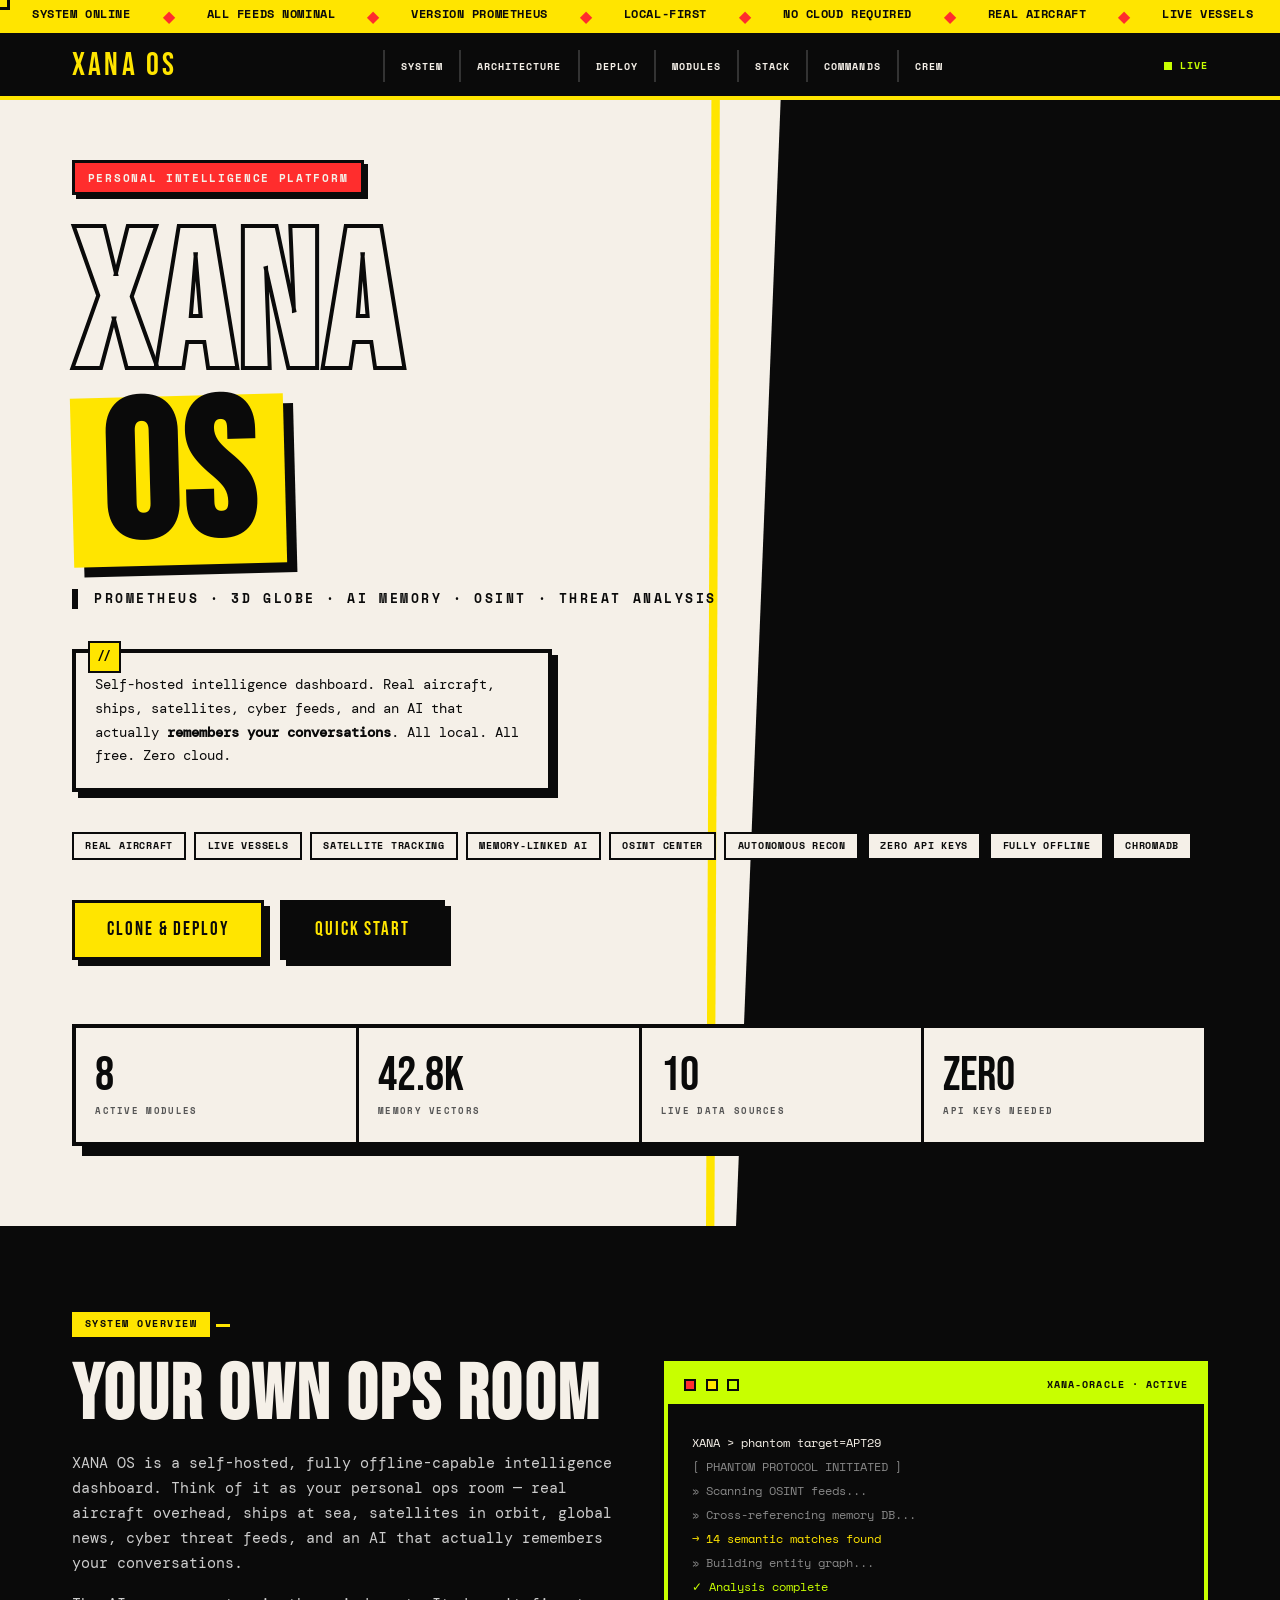
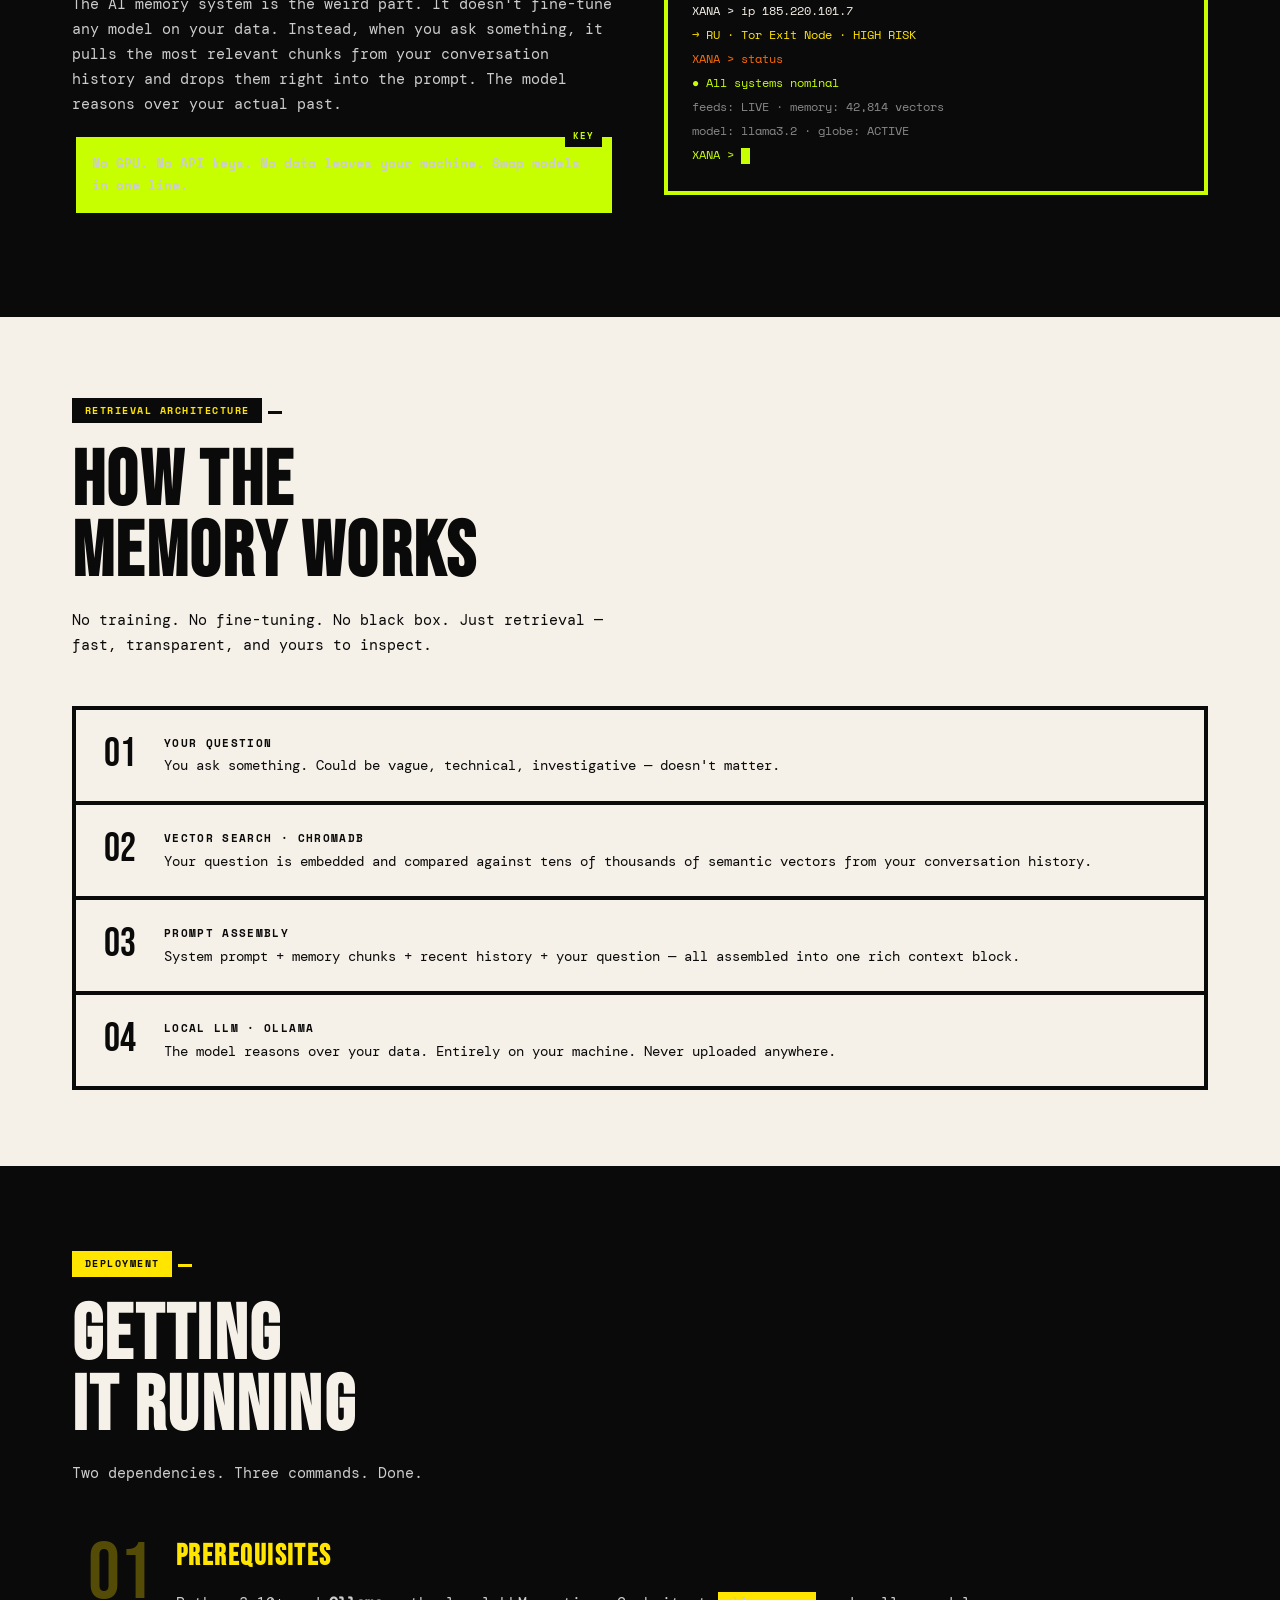
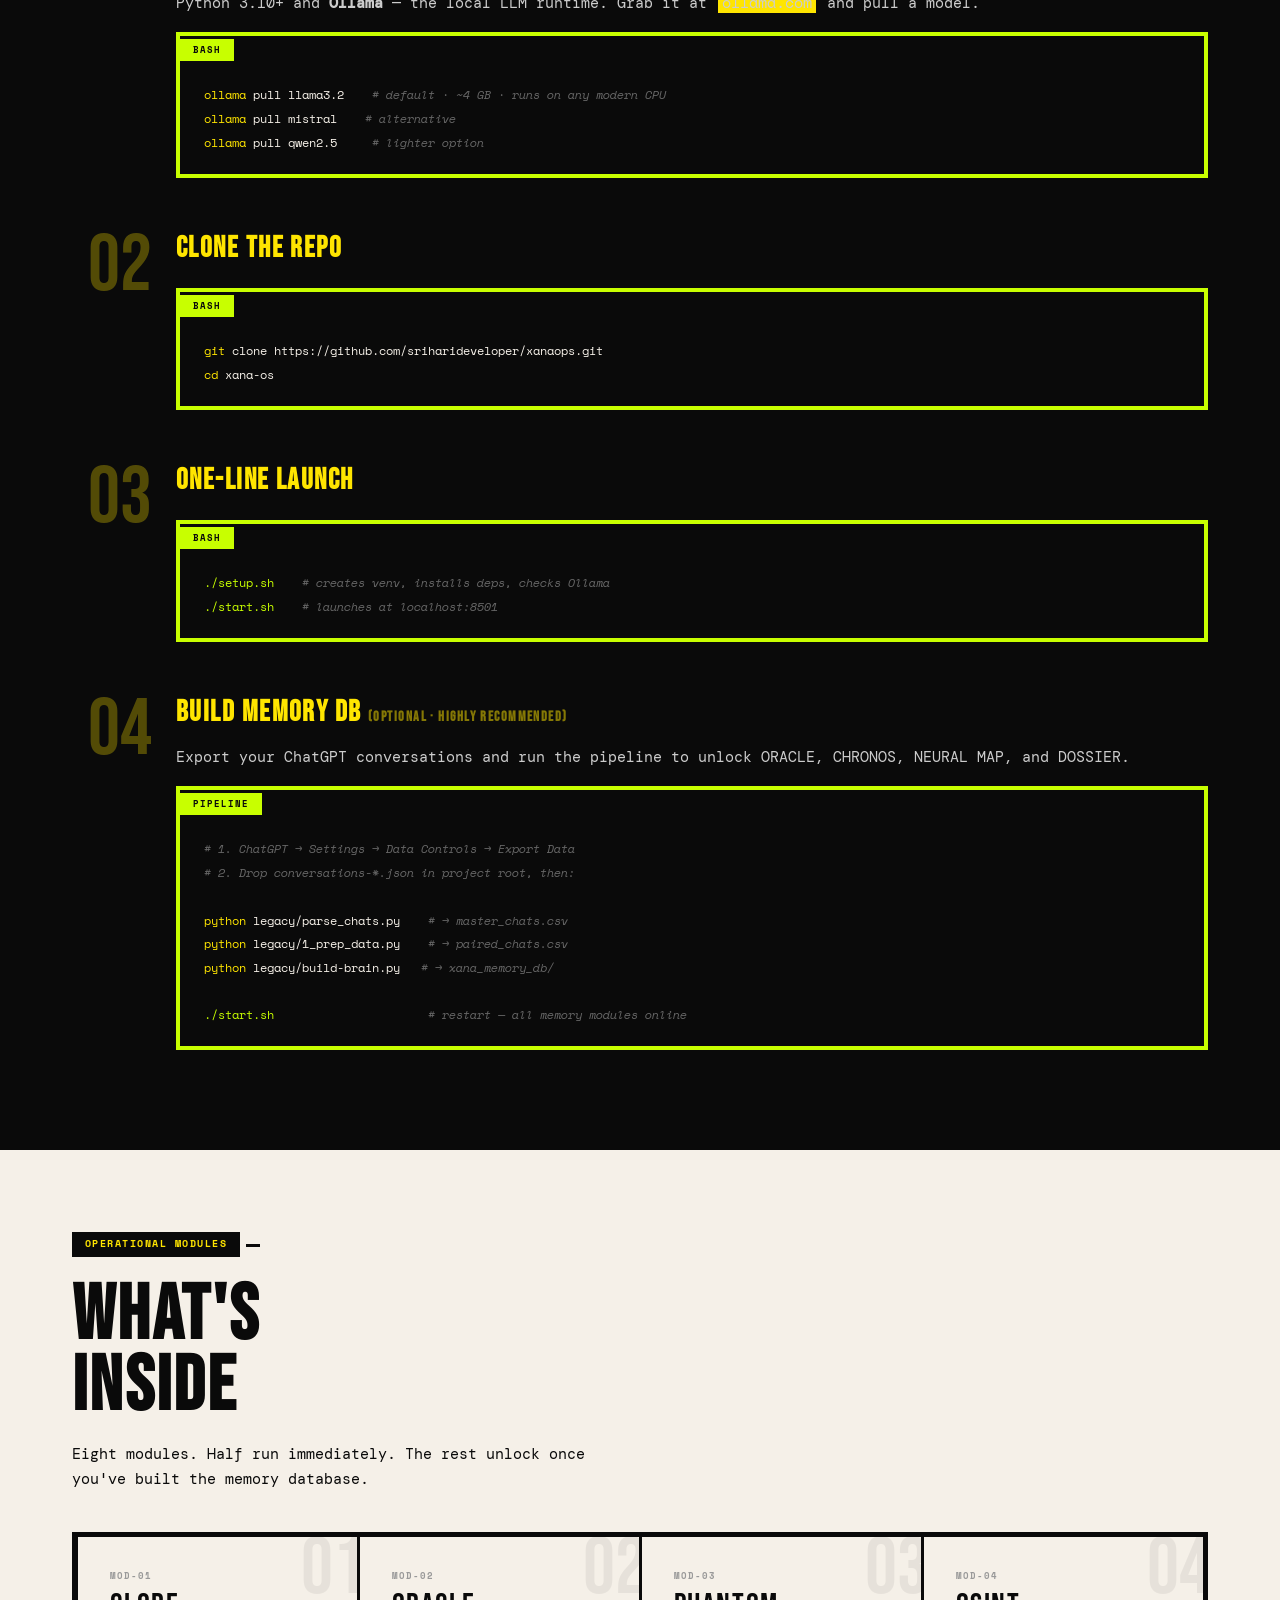
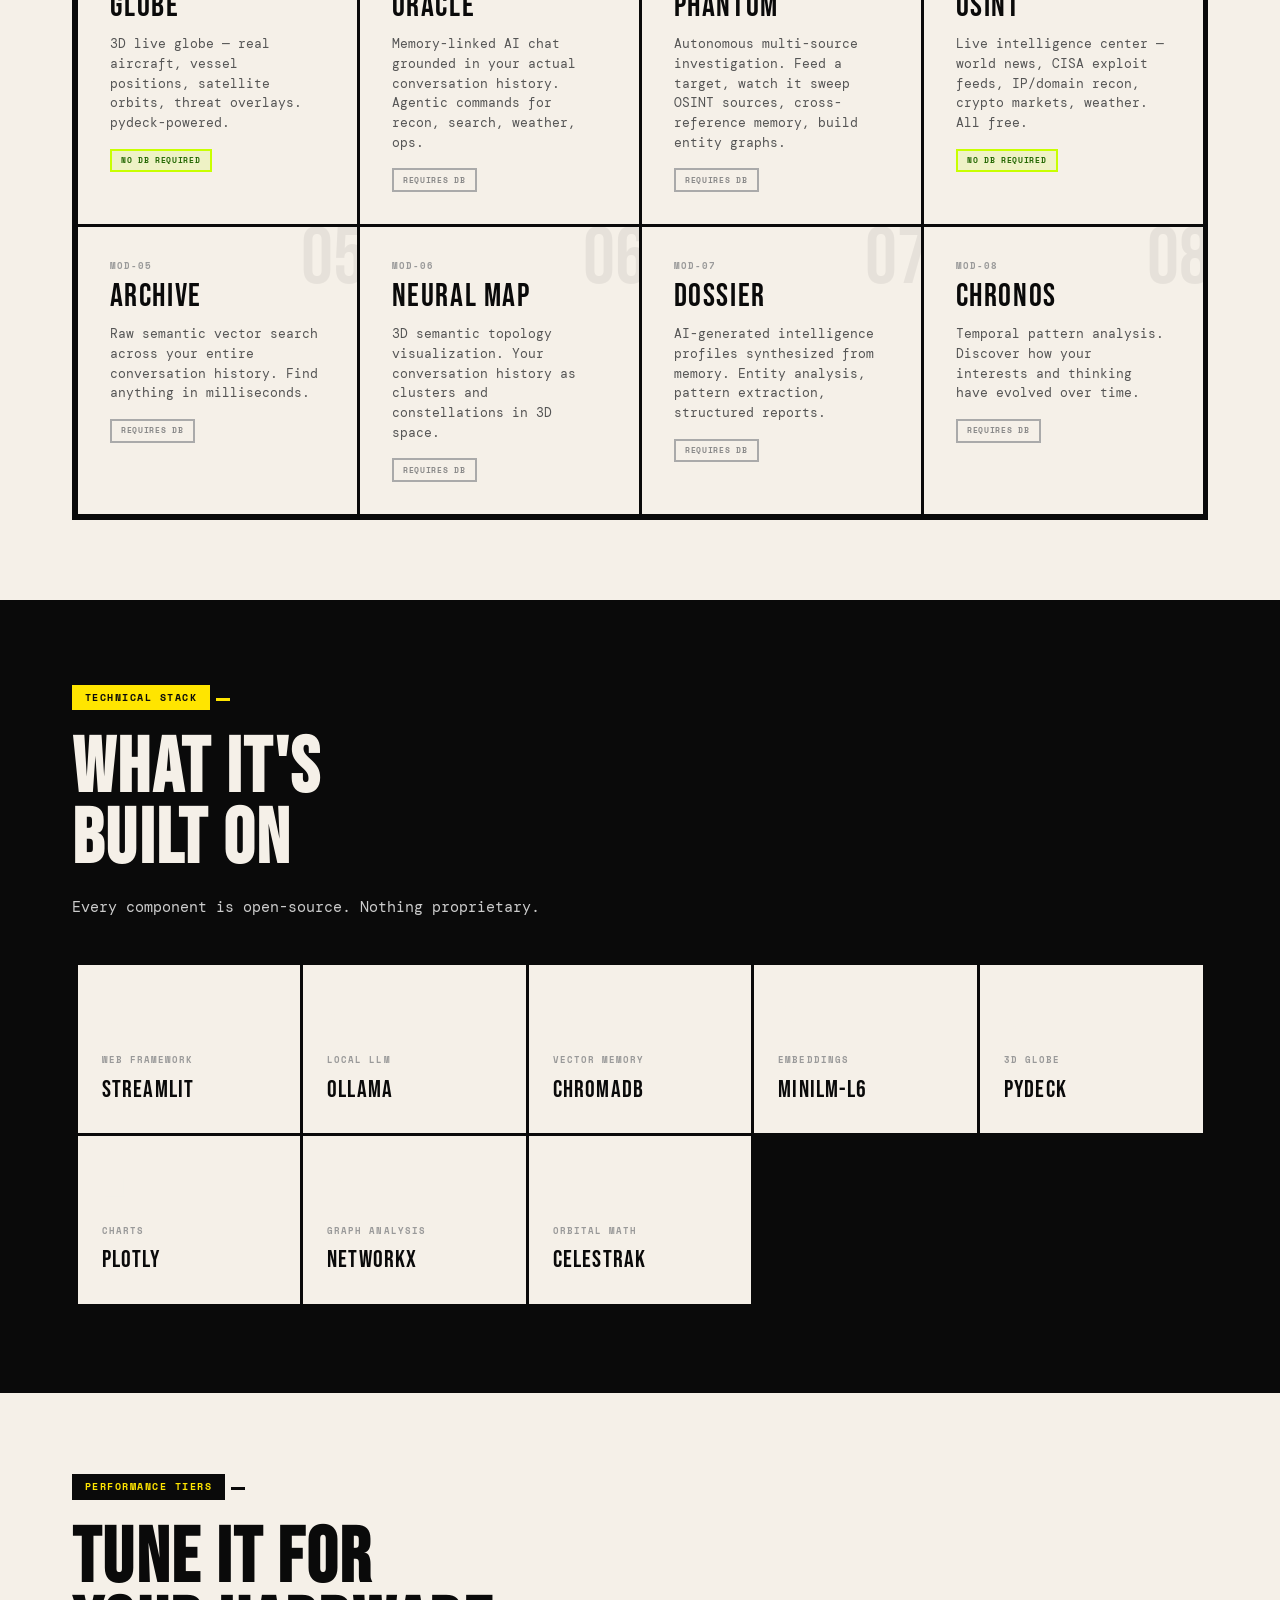
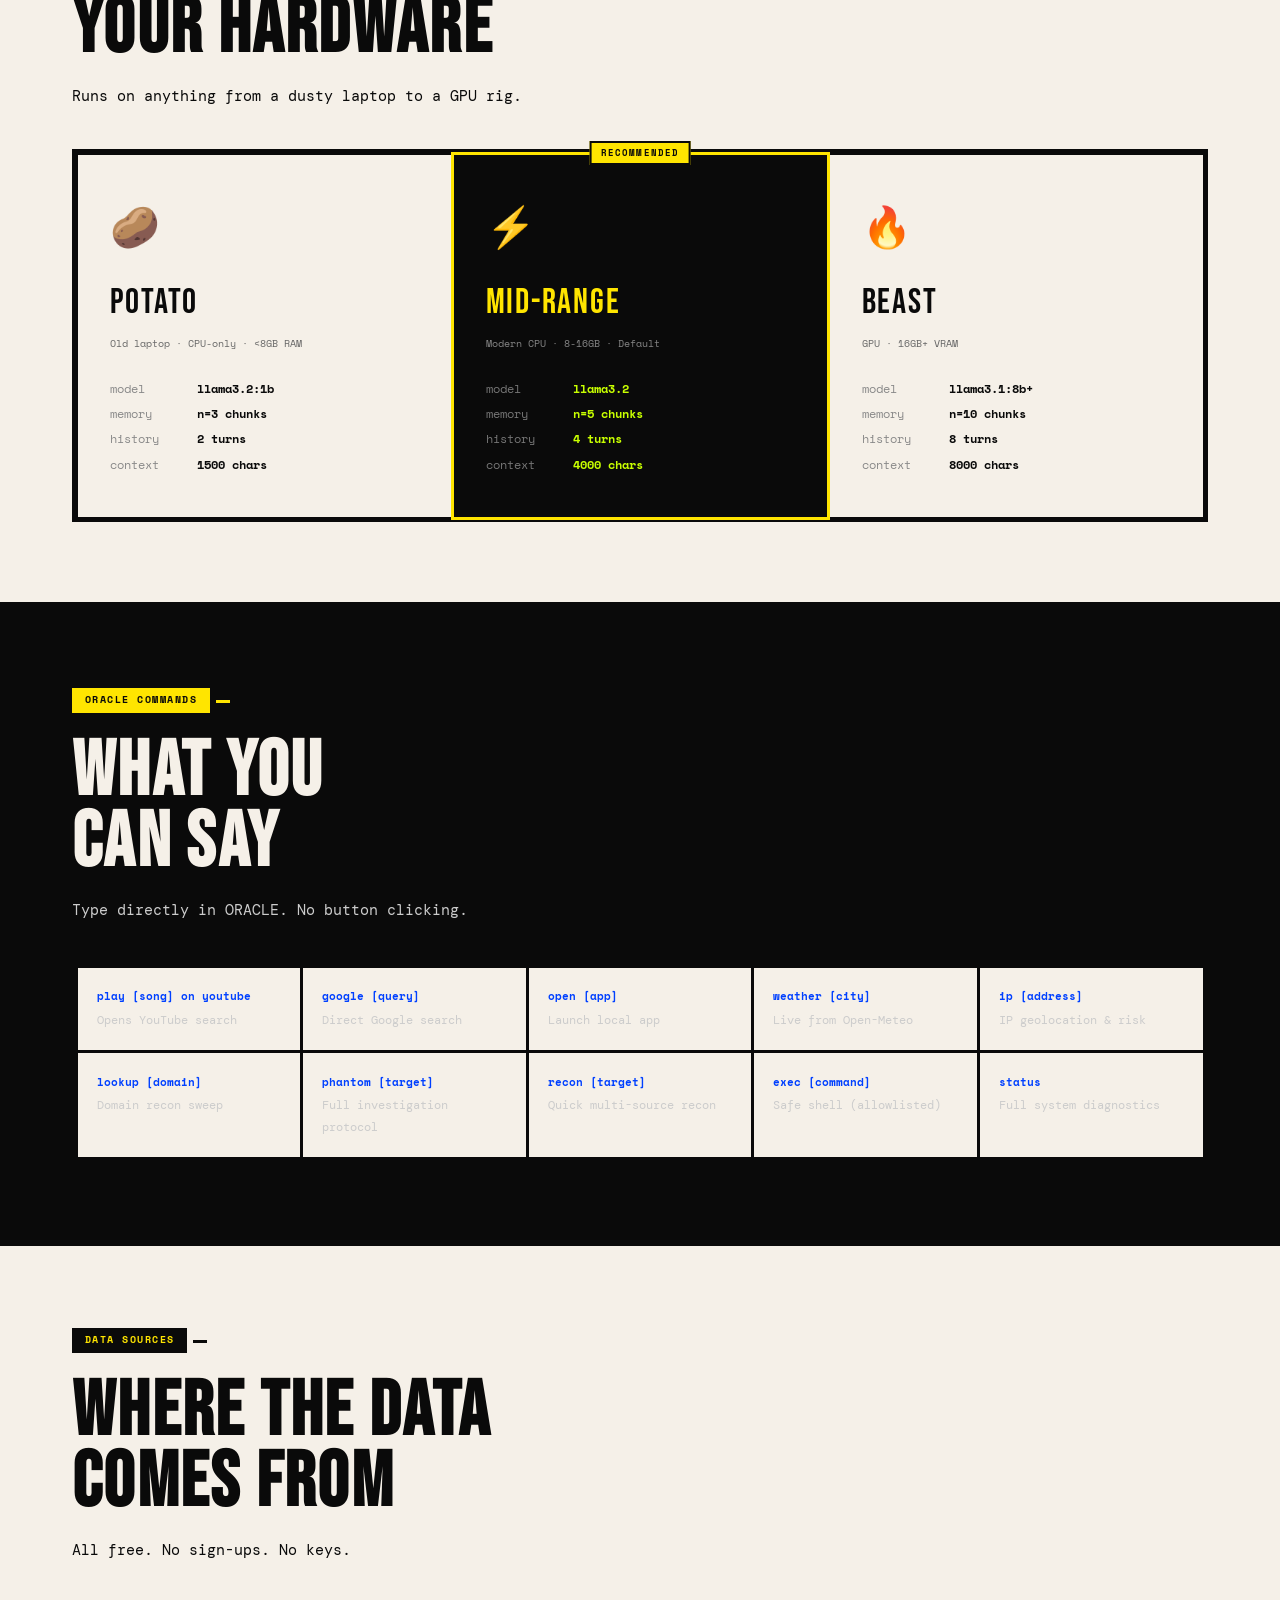
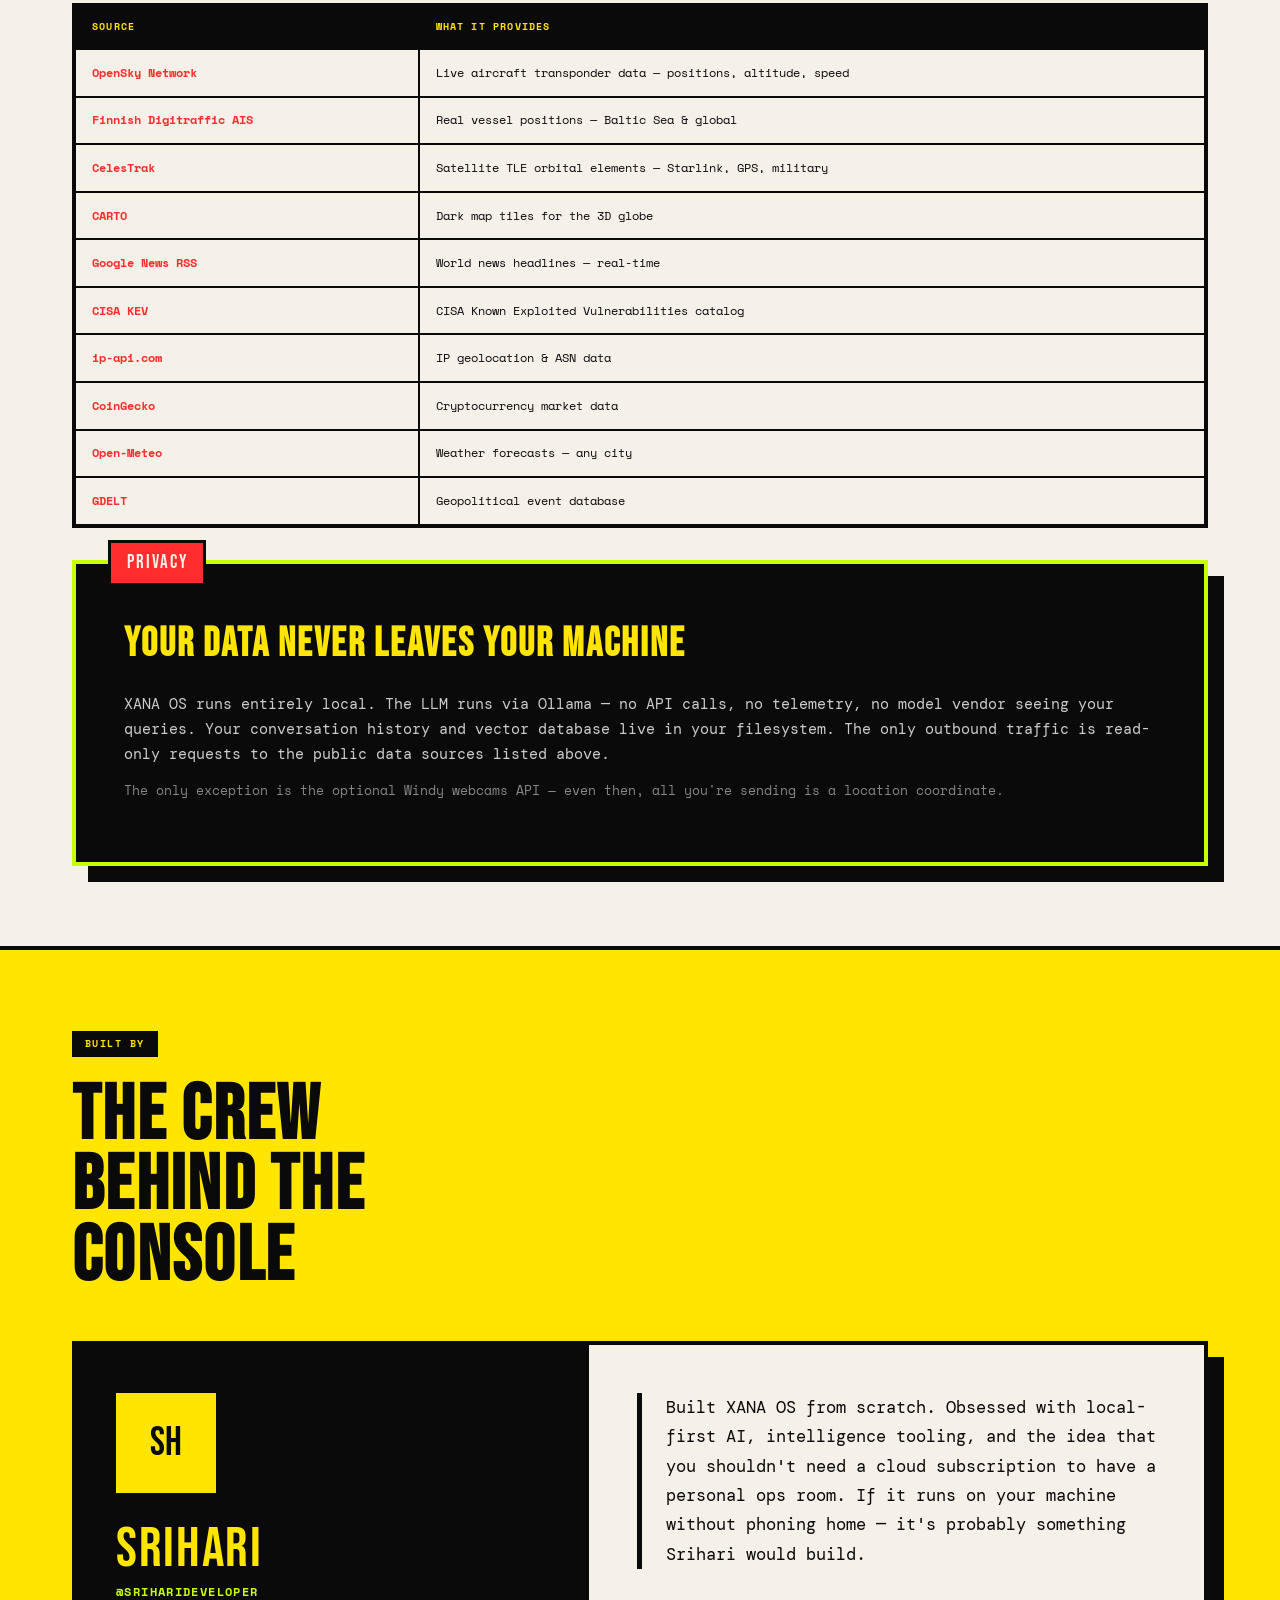
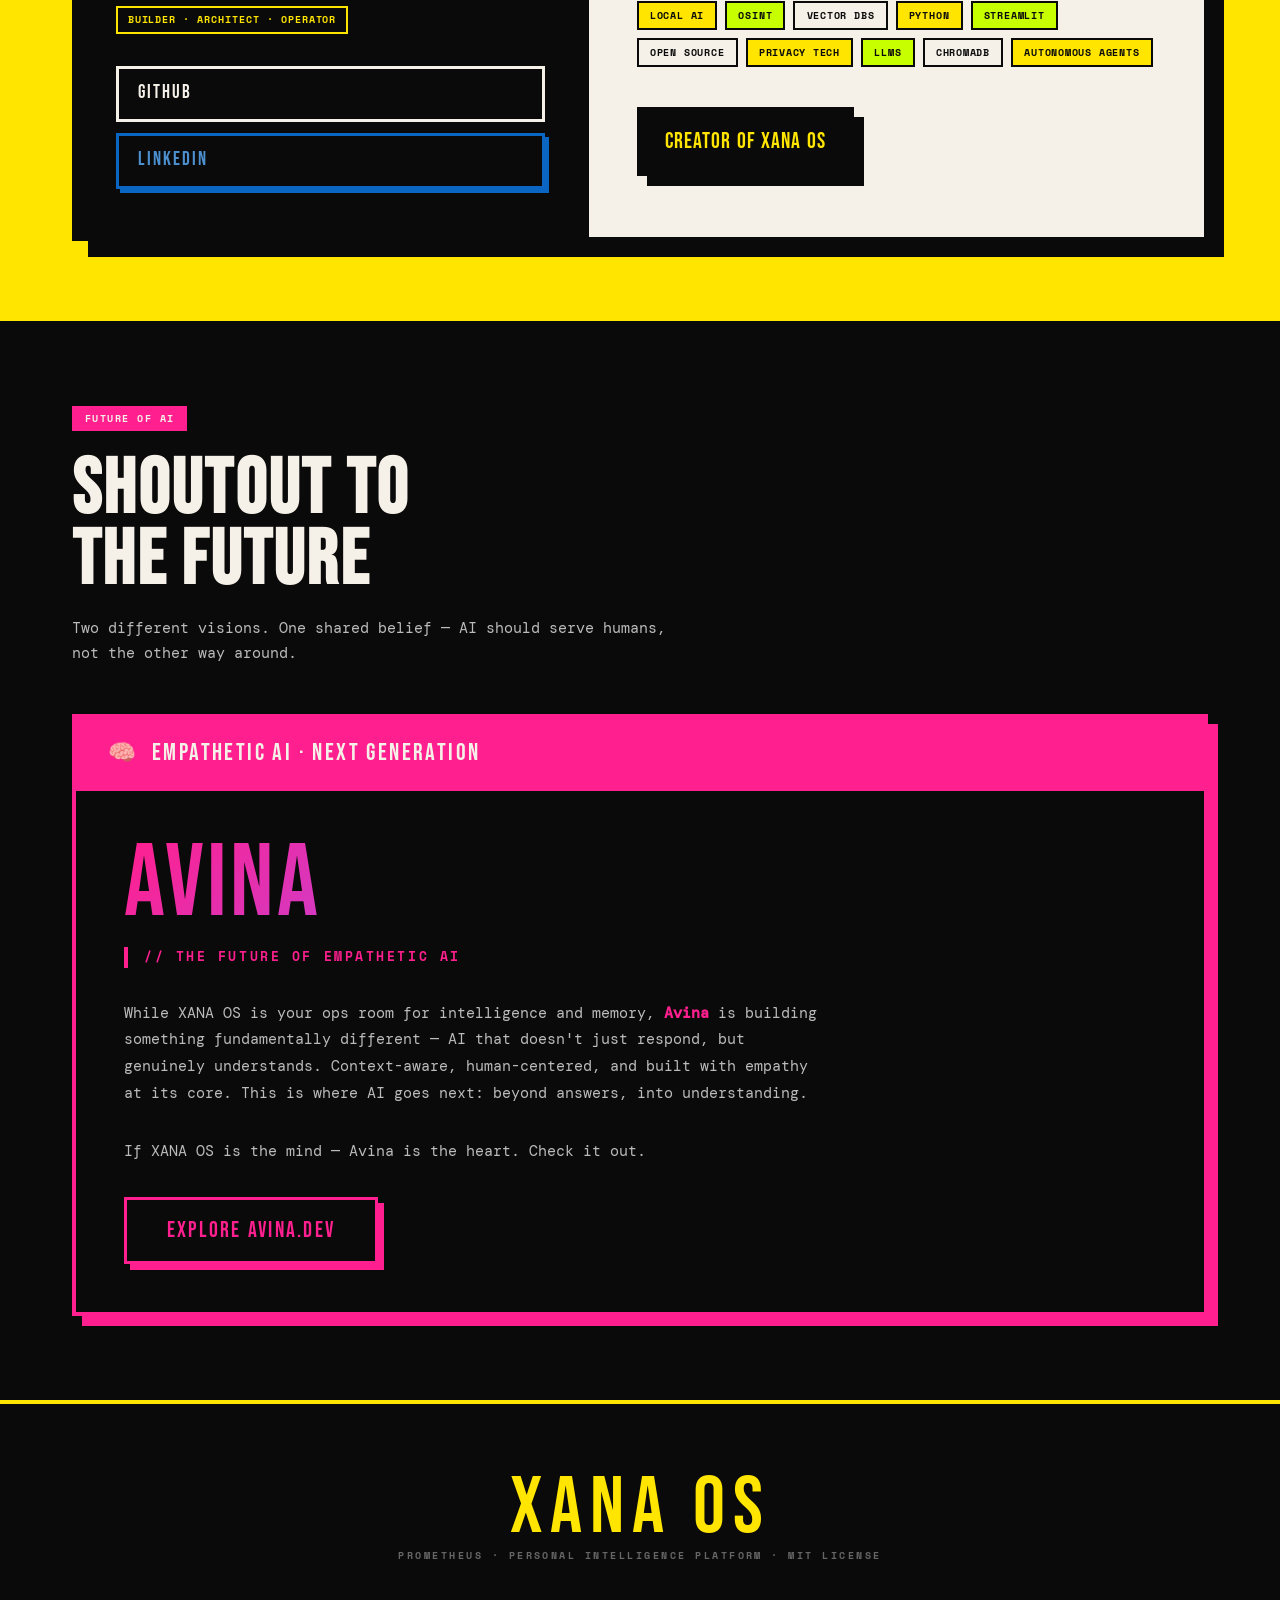
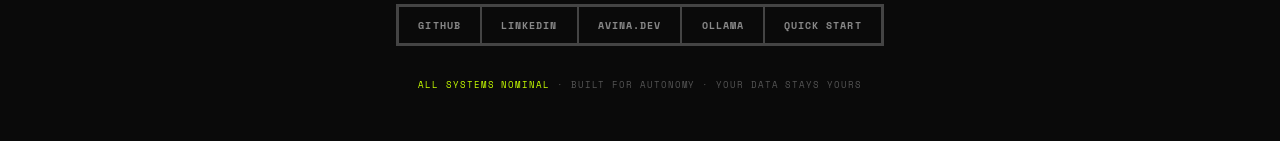
==== index.html @ b50bba0d "Split monolithic HTML into separate files with enhanced neobrutal styling - Code split: index.html, " ====
<!doctype html>
<html lang="en">
  <head>
    <meta charset="UTF-8" />
    <meta name="viewport" content="width=device-width, initial-scale=1.0" />
    <title>XANA OS — PROMETHEUS</title>
    <meta
      name="description"
      content="Self-hosted intelligence dashboard. Real aircraft, ships, satellites, cyber feeds, and an AI that remembers your conversations. All local. All free. Zero cloud."
    />
    <meta name="theme-color" content="#0a0a0a" />
    <link rel="preconnect" href="https://fonts.googleapis.com" />
    <link rel="preconnect" href="https://fonts.gstatic.com" crossorigin />
    <link
      href="https://fonts.googleapis.com/css2?family=Black+Han+Sans&family=Space+Mono:ital,wght@0,400;0,700;1,400;1,700&family=Bebas+Neue&family=DM+Mono:wght@400;500&display=swap"
      rel="stylesheet"
    />
    <link rel="stylesheet" href="styles.css" />
  </head>
  <body>
    <div id="cursor"></div>
    <div id="cursor-trail"></div>

    <!-- TICKER -->
    <div class="ticker-wrap">
      <div class="ticker-inner" id="ticker"></div>
    </div>

    <!-- NAV -->
    <nav>
      <div class="nav-inner">
        <a href="#" class="nav-brand">XANA OS</a>
        <ul class="nav-links">
          <li><a href="#what">System</a></li>
          <li><a href="#how">Architecture</a></li>
          <li><a href="#install">Deploy</a></li>
          <li><a href="#modules">Modules</a></li>
          <li><a href="#stack">Stack</a></li>
          <li><a href="#commands">Commands</a></li>
          <li><a href="#crew">Crew</a></li>
        </ul>
        <div class="nav-status"><span class="blink-dot"></span> LIVE</div>
      </div>
    </nav>

    <!-- HERO -->
    <header>
      <div class="hero-bg-block"></div>
      <div class="hero-accent-stripe"></div>
      <div class="wrap">
        <span class="hero-eyebrow">Personal Intelligence Platform</span>
        <div class="hero-title-wrap">
          <h1>
            <span class="stroke">XANA</span>
            <span class="fill"><span class="yellow-block">OS</span></span>
          </h1>
        </div>
        <div class="hero-sub">
          Prometheus &middot; 3D Globe &middot; AI Memory &middot; OSINT
          &middot; Threat Analysis
        </div>
        <div class="hero-desc reveal">
          Self-hosted intelligence dashboard. Real aircraft, ships, satellites,
          cyber feeds, and an AI that actually
          <strong>remembers your conversations</strong>. All local. All free.
          Zero cloud.
        </div>

        <div class="pill-row reveal">
          <span class="pill">Real Aircraft</span>
          <span class="pill">Live Vessels</span>
          <span class="pill">Satellite Tracking</span>
          <span class="pill">Memory-Linked AI</span>
          <span class="pill">OSINT Center</span>
          <span class="pill">Autonomous Recon</span>
          <span class="pill">Zero API Keys</span>
          <span class="pill">Fully Offline</span>
          <span class="pill">ChromaDB</span>
        </div>

        <div class="btn-row reveal">
          <a
            href="https://github.com/sriharideveloper/xanaops"
            class="btn btn-primary"
            >Clone &amp; Deploy</a
          >
          <a href="#install" class="btn btn-secondary">Quick Start</a>
        </div>

        <div class="stats-row reveal">
          <div class="stat-box">
            <span class="stat-num" data-target="8">0</span>
            <div class="stat-label">Active Modules</div>
          </div>
          <div class="stat-box">
            <span class="stat-num" data-target="42814" data-format="k">0</span>
            <div class="stat-label">Memory Vectors</div>
          </div>
          <div class="stat-box">
            <span class="stat-num" data-target="10">0</span>
            <div class="stat-label">Live Data Sources</div>
          </div>
          <div class="stat-box">
            <span class="stat-num">ZERO</span>
            <div class="stat-label">API Keys Needed</div>
          </div>
        </div>
      </div>
    </header>

    <!-- WHAT -->
    <section id="what">
      <div class="wrap">
        <div class="section-tag reveal">System Overview</div>
        <div class="two-col">
          <div class="reveal-left">
            <h2>YOUR OWN OPS ROOM</h2>
            <p>
              XANA OS is a self-hosted, fully offline-capable intelligence
              dashboard. Think of it as your personal ops room — real aircraft
              overhead, ships at sea, satellites in orbit, global news, cyber
              threat feeds, and an AI that actually remembers your
              conversations.
            </p>
            <p>
              The AI memory system is the weird part. It doesn't fine-tune any
              model on your data. Instead, when you ask something, it pulls the
              most relevant chunks from your conversation history and drops them
              right into the prompt. The model reasons over your actual past.
            </p>
            <p class="highlight-box">
              No GPU. No API keys. No data leaves your machine. Swap models in
              one line.
            </p>
          </div>
          <div class="reveal">
            <div class="terminal-box">
              <div class="terminal-top">
                <div class="t-dot r"></div>
                <div class="t-dot y"></div>
                <div class="t-dot g"></div>
                <div class="t-title">XANA-ORACLE &middot; ACTIVE</div>
              </div>
              <div class="terminal-inner" id="terminal-body"></div>
            </div>
          </div>
        </div>
      </div>
    </section>

    <!-- HOW IT WORKS -->
    <section id="how">
      <div class="wrap">
        <div class="section-tag reveal">Retrieval Architecture</div>
        <h2 class="reveal">HOW THE<br />MEMORY WORKS</h2>
        <p class="reveal" style="max-width: 560px; margin-bottom: 3rem">
          No training. No fine-tuning. No black box. Just retrieval — fast,
          transparent, and yours to inspect.
        </p>
        <div class="flow-list reveal">
          <div class="flow-item">
            <div class="flow-num">01</div>
            <div>
              <div class="flow-name">Your Question</div>
              <p class="flow-desc">
                You ask something. Could be vague, technical, investigative —
                doesn't matter.
              </p>
            </div>
          </div>
          <div class="flow-item">
            <div class="flow-num">02</div>
            <div>
              <div class="flow-name">Vector Search &middot; ChromaDB</div>
              <p class="flow-desc">
                Your question is embedded and compared against tens of thousands
                of semantic vectors from your conversation history.
              </p>
            </div>
          </div>
          <div class="flow-item">
            <div class="flow-num">03</div>
            <div>
              <div class="flow-name">Prompt Assembly</div>
              <p class="flow-desc">
                System prompt + memory chunks + recent history + your question —
                all assembled into one rich context block.
              </p>
            </div>
          </div>
          <div class="flow-item">
            <div class="flow-num">04</div>
            <div>
              <div class="flow-name">Local LLM &middot; Ollama</div>
              <p class="flow-desc">
                The model reasons over your data. Entirely on your machine.
                Never uploaded anywhere.
              </p>
            </div>
          </div>
        </div>
      </div>
    </section>

    <!-- INSTALL -->
    <section id="install">
      <div class="wrap">
        <div class="section-tag reveal">Deployment</div>
        <h2 class="reveal">GETTING<br />IT RUNNING</h2>
        <p class="reveal" style="margin-bottom: 3rem">
          Two dependencies. Three commands. Done.
        </p>
        <div class="install-steps">
          <div class="install-step reveal">
            <div class="step-num-big">01</div>
            <div>
              <h3>Prerequisites</h3>
              <p>
                Python 3.10+ and <strong>Ollama</strong> — the local LLM
                runtime. Grab it at
                <code
                  style="
                    font-family: var(--font-mono);
                    background: var(--yellow);
                    padding: 0 4px;
                    border: 2px solid var(--black);
                  "
                  >ollama.com</code
                >
                and pull a model.
              </p>
              <div class="code-box">
                <div class="code-label-tag">BASH</div>
                <pre><span class="kw">ollama</span> pull llama3.2    <span class="cm"># default · ~4 GB · runs on any modern CPU</span>
<span class="kw">ollama</span> pull mistral    <span class="cm"># alternative</span>
<span class="kw">ollama</span> pull qwen2.5     <span class="cm"># lighter option</span></pre>
              </div>
            </div>
          </div>

          <div class="install-step reveal">
            <div class="step-num-big">02</div>
            <div>
              <h3>Clone the Repo</h3>
              <div class="code-box">
                <div class="code-label-tag">BASH</div>
                <pre><span class="kw">git</span> clone https://github.com/sriharideveloper/xanaops.git
<span class="kw">cd</span> xana-os</pre>
              </div>
            </div>
          </div>

          <div class="install-step reveal">
            <div class="step-num-big">03</div>
            <div>
              <h3>One-Line Launch</h3>
              <div class="code-box">
                <div class="code-label-tag">BASH</div>
                <pre><span class="nm">./setup.sh</span>    <span class="cm"># creates venv, installs deps, checks Ollama</span>
<span class="nm">./start.sh</span>    <span class="cm"># launches at localhost:8501</span></pre>
              </div>
            </div>
          </div>

          <div class="install-step reveal">
            <div class="step-num-big">04</div>
            <div>
              <h3>
                Build Memory DB
                <span style="font-size: 0.9rem; opacity: 0.5"
                  >(Optional · Highly Recommended)</span
                >
              </h3>
              <p>
                Export your ChatGPT conversations and run the pipeline to unlock
                ORACLE, CHRONOS, NEURAL MAP, and DOSSIER.
              </p>
              <div class="code-box">
                <div class="code-label-tag">PIPELINE</div>
                <pre><span class="cm"># 1. ChatGPT → Settings → Data Controls → Export Data</span>
<span class="cm"># 2. Drop conversations-*.json in project root, then:</span>

<span class="kw">python</span> legacy/parse_chats.py    <span class="cm"># → master_chats.csv</span>
<span class="kw">python</span> legacy/1_prep_data.py    <span class="cm"># → paired_chats.csv</span>
<span class="kw">python</span> legacy/build-brain.py   <span class="cm"># → xana_memory_db/</span>

<span class="nm">./start.sh</span>                      <span class="cm"># restart — all memory modules online</span></pre>
              </div>
            </div>
          </div>
        </div>
      </div>
    </section>

    <!-- MODULES -->
    <section id="modules">
      <div class="wrap">
        <div class="section-tag reveal">Operational Modules</div>
        <h2 class="reveal">WHAT'S<br />INSIDE</h2>
        <p class="reveal" style="margin-bottom: 2.5rem; max-width: 560px">
          Eight modules. Half run immediately. The rest unlock once you've built
          the memory database.
        </p>
        <div class="modules-grid reveal">
          <div class="module-card">
            <div class="mod-num">01</div>
            <div class="module-label">MOD-01</div>
            <div class="module-name">GLOBE</div>
            <p class="module-desc">
              3D live globe — real aircraft, vessel positions, satellite orbits,
              threat overlays. pydeck-powered.
            </p>
            <span class="mod-badge badge-free">No DB Required</span>
          </div>
          <div class="module-card">
            <div class="mod-num">02</div>
            <div class="module-label">MOD-02</div>
            <div class="module-name">ORACLE</div>
            <p class="module-desc">
              Memory-linked AI chat grounded in your actual conversation
              history. Agentic commands for recon, search, weather, ops.
            </p>
            <span class="mod-badge badge-db">Requires DB</span>
          </div>
          <div class="module-card">
            <div class="mod-num">03</div>
            <div class="module-label">MOD-03</div>
            <div class="module-name">PHANTOM</div>
            <p class="module-desc">
              Autonomous multi-source investigation. Feed a target, watch it
              sweep OSINT sources, cross-reference memory, build entity graphs.
            </p>
            <span class="mod-badge badge-db">Requires DB</span>
          </div>
          <div class="module-card">
            <div class="mod-num">04</div>
            <div class="module-label">MOD-04</div>
            <div class="module-name">OSINT</div>
            <p class="module-desc">
              Live intelligence center — world news, CISA exploit feeds,
              IP/domain recon, crypto markets, weather. All free.
            </p>
            <span class="mod-badge badge-free">No DB Required</span>
          </div>
          <div class="module-card">
            <div class="mod-num">05</div>
            <div class="module-label">MOD-05</div>
            <div class="module-name">ARCHIVE</div>
            <p class="module-desc">
              Raw semantic vector search across your entire conversation
              history. Find anything in milliseconds.
            </p>
            <span class="mod-badge badge-db">Requires DB</span>
          </div>
          <div class="module-card">
            <div class="mod-num">06</div>
            <div class="module-label">MOD-06</div>
            <div class="module-name">NEURAL MAP</div>
            <p class="module-desc">
              3D semantic topology visualization. Your conversation history as
              clusters and constellations in 3D space.
            </p>
            <span class="mod-badge badge-db">Requires DB</span>
          </div>
          <div class="module-card">
            <div class="mod-num">07</div>
            <div class="module-label">MOD-07</div>
            <div class="module-name">DOSSIER</div>
            <p class="module-desc">
              AI-generated intelligence profiles synthesized from memory. Entity
              analysis, pattern extraction, structured reports.
            </p>
            <span class="mod-badge badge-db">Requires DB</span>
          </div>
          <div class="module-card">
            <div class="mod-num">08</div>
            <div class="module-label">MOD-08</div>
            <div class="module-name">CHRONOS</div>
            <p class="module-desc">
              Temporal pattern analysis. Discover how your interests and
              thinking have evolved over time.
            </p>
            <span class="mod-badge badge-db">Requires DB</span>
          </div>
        </div>
      </div>
    </section>

    <!-- STACK -->
    <section id="stack">
      <div class="wrap">
        <div class="section-tag reveal">Technical Stack</div>
        <h2 class="reveal">WHAT IT'S<br />BUILT ON</h2>
        <p class="reveal" style="margin-bottom: 2.5rem">
          Every component is open-source. Nothing proprietary.
        </p>
        <div class="stack-grid reveal">
          <div class="stack-card">
            <span class="stack-icon-big">⬡</span>
            <div class="stack-cat">Web Framework</div>
            <div class="stack-name">Streamlit</div>
          </div>
          <div class="stack-card">
            <span class="stack-icon-big">◈</span>
            <div class="stack-cat">Local LLM</div>
            <div class="stack-name">Ollama</div>
          </div>
          <div class="stack-card">
            <span class="stack-icon-big">⊛</span>
            <div class="stack-cat">Vector Memory</div>
            <div class="stack-name">ChromaDB</div>
          </div>
          <div class="stack-card">
            <span class="stack-icon-big">≋</span>
            <div class="stack-cat">Embeddings</div>
            <div class="stack-name">MiniLM-L6</div>
          </div>
          <div class="stack-card">
            <span class="stack-icon-big">◉</span>
            <div class="stack-cat">3D Globe</div>
            <div class="stack-name">pydeck</div>
          </div>
          <div class="stack-card">
            <span class="stack-icon-big">⊞</span>
            <div class="stack-cat">Charts</div>
            <div class="stack-name">Plotly</div>
          </div>
          <div class="stack-card">
            <span class="stack-icon-big">△</span>
            <div class="stack-cat">Graph Analysis</div>
            <div class="stack-name">NetworkX</div>
          </div>
          <div class="stack-card">
            <span class="stack-icon-big">⊕</span>
            <div class="stack-cat">Orbital Math</div>
            <div class="stack-name">CelesTrak</div>
          </div>
        </div>
      </div>
    </section>

    <!-- TIERS -->
    <section>
      <div class="wrap">
        <div class="section-tag reveal">Performance Tiers</div>
        <h2 class="reveal">TUNE IT FOR<br />YOUR HARDWARE</h2>
        <p class="reveal" style="margin-bottom: 2.5rem; max-width: 560px">
          Runs on anything from a dusty laptop to a GPU rig.
        </p>
        <div class="tiers-grid reveal">
          <div class="tier-card">
            <span class="tier-emoji">&#x1F954;</span>
            <div class="tier-name">POTATO</div>
            <div class="tier-hw">
              Old laptop &middot; CPU-only &middot; &lt;8GB RAM
            </div>
            <div class="tier-specs">
              <div>
                <span class="tier-k">model</span>
                <span class="tier-v">llama3.2:1b</span>
              </div>
              <div>
                <span class="tier-k">memory</span>
                <span class="tier-v">n=3 chunks</span>
              </div>
              <div>
                <span class="tier-k">history</span>
                <span class="tier-v">2 turns</span>
              </div>
              <div>
                <span class="tier-k">context</span>
                <span class="tier-v">1500 chars</span>
              </div>
            </div>
          </div>
          <div class="tier-card">
            <span class="tier-emoji">&#x26A1;</span>
            <div class="tier-name">MID-RANGE</div>
            <div class="tier-hw">
              Modern CPU &middot; 8-16GB &middot; Default
            </div>
            <div class="tier-specs" style="color: var(--white)">
              <div>
                <span class="tier-k">model</span>
                <span class="tier-v">llama3.2</span>
              </div>
              <div>
                <span class="tier-k">memory</span>
                <span class="tier-v">n=5 chunks</span>
              </div>
              <div>
                <span class="tier-k">history</span>
                <span class="tier-v">4 turns</span>
              </div>
              <div>
                <span class="tier-k">context</span>
                <span class="tier-v">4000 chars</span>
              </div>
            </div>
          </div>
          <div class="tier-card">
            <span class="tier-emoji">&#x1F525;</span>
            <div class="tier-name">BEAST</div>
            <div class="tier-hw">GPU &middot; 16GB+ VRAM</div>
            <div class="tier-specs">
              <div>
                <span class="tier-k">model</span>
                <span class="tier-v">llama3.1:8b+</span>
              </div>
              <div>
                <span class="tier-k">memory</span>
                <span class="tier-v">n=10 chunks</span>
              </div>
              <div>
                <span class="tier-k">history</span>
                <span class="tier-v">8 turns</span>
              </div>
              <div>
                <span class="tier-k">context</span>
                <span class="tier-v">8000 chars</span>
              </div>
            </div>
          </div>
        </div>
      </div>
    </section>

    <!-- COMMANDS -->
    <section id="commands">
      <div class="wrap">
        <div class="section-tag reveal">Oracle Commands</div>
        <h2 class="reveal">WHAT YOU<br />CAN SAY</h2>
        <p class="reveal" style="margin-bottom: 2.5rem">
          Type directly in ORACLE. No button clicking.
        </p>
        <div class="cmd-grid reveal">
          <div class="cmd-card">
            <div class="cmd-code">play [song] on youtube</div>
            <p class="cmd-desc">Opens YouTube search</p>
          </div>
          <div class="cmd-card">
            <div class="cmd-code">google [query]</div>
            <p class="cmd-desc">Direct Google search</p>
          </div>
          <div class="cmd-card">
            <div class="cmd-code">open [app]</div>
            <p class="cmd-desc">Launch local app</p>
          </div>
          <div class="cmd-card">
            <div class="cmd-code">weather [city]</div>
            <p class="cmd-desc">Live from Open-Meteo</p>
          </div>
          <div class="cmd-card">
            <div class="cmd-code">ip [address]</div>
            <p class="cmd-desc">IP geolocation &amp; risk</p>
          </div>
          <div class="cmd-card">
            <div class="cmd-code">lookup [domain]</div>
            <p class="cmd-desc">Domain recon sweep</p>
          </div>
          <div class="cmd-card">
            <div class="cmd-code">phantom [target]</div>
            <p class="cmd-desc">Full investigation protocol</p>
          </div>
          <div class="cmd-card">
            <div class="cmd-code">recon [target]</div>
            <p class="cmd-desc">Quick multi-source recon</p>
          </div>
          <div class="cmd-card">
            <div class="cmd-code">exec [command]</div>
            <p class="cmd-desc">Safe shell (allowlisted)</p>
          </div>
          <div class="cmd-card">
            <div class="cmd-code">status</div>
            <p class="cmd-desc">Full system diagnostics</p>
          </div>
        </div>
      </div>
    </section>

    <!-- DATA -->
    <section>
      <div class="wrap">
        <div class="section-tag reveal">Data Sources</div>
        <h2 class="reveal">WHERE THE DATA<br />COMES FROM</h2>
        <p class="reveal" style="margin-bottom: 2.5rem">
          All free. No sign-ups. No keys.
        </p>
        <table class="data-table reveal">
          <thead>
            <tr>
              <th>Source</th>
              <th>What It Provides</th>
            </tr>
          </thead>
          <tbody>
            <tr>
              <td>OpenSky Network</td>
              <td>
                Live aircraft transponder data — positions, altitude, speed
              </td>
            </tr>
            <tr>
              <td>Finnish Digitraffic AIS</td>
              <td>Real vessel positions — Baltic Sea &amp; global</td>
            </tr>
            <tr>
              <td>CelesTrak</td>
              <td>Satellite TLE orbital elements — Starlink, GPS, military</td>
            </tr>
            <tr>
              <td>CARTO</td>
              <td>Dark map tiles for the 3D globe</td>
            </tr>
            <tr>
              <td>Google News RSS</td>
              <td>World news headlines — real-time</td>
            </tr>
            <tr>
              <td>CISA KEV</td>
              <td>CISA Known Exploited Vulnerabilities catalog</td>
            </tr>
            <tr>
              <td>ip-api.com</td>
              <td>IP geolocation &amp; ASN data</td>
            </tr>
            <tr>
              <td>CoinGecko</td>
              <td>Cryptocurrency market data</td>
            </tr>
            <tr>
              <td>Open-Meteo</td>
              <td>Weather forecasts — any city</td>
            </tr>
            <tr>
              <td>GDELT</td>
              <td>Geopolitical event database</td>
            </tr>
          </tbody>
        </table>

        <div class="privacy-box reveal">
          <h3>YOUR DATA NEVER LEAVES YOUR MACHINE</h3>
          <p>
            XANA OS runs entirely local. The LLM runs via Ollama — no API calls,
            no telemetry, no model vendor seeing your queries. Your conversation
            history and vector database live in your filesystem. The only
            outbound traffic is read-only requests to the public data sources
            listed above.
          </p>
          <p
            style="
              font-family: var(--font-mono);
              font-size: 0.8rem;
              color: #888;
            "
          >
            The only exception is the optional Windy webcams API — even then,
            all you're sending is a location coordinate.
          </p>
        </div>
      </div>
    </section>

    <!-- CREW -->
    <section id="crew" class="profile-section">
      <div class="wrap">
        <div class="section-tag reveal">Built By</div>
        <h2 class="reveal" style="color: var(--black) !important">
          THE CREW<br />BEHIND THE<br />CONSOLE
        </h2>

        <div class="profile-mega-card reveal">
          <div class="profile-left">
            <div>
              <div class="profile-avatar-big">
                <span class="avatar-inner">SH</span>
              </div>
              <div class="profile-name-big">SRIHARI</div>
              <div class="profile-handle">@sriharideveloper</div>
              <div class="profile-role-tag">
                Builder &middot; Architect &middot; Operator
              </div>
            </div>
            <div>
              <div class="profile-links-stack">
                <a
                  href="https://github.com/sriharideveloper"
                  class="profile-link-btn link-gh"
                  target="_blank"
                  >GitHub</a
                >
                <a
                  href="https://www.linkedin.com/in/sriharideveloper"
                  class="profile-link-btn link-li"
                  target="_blank"
                  >LinkedIn</a
                >
              </div>
            </div>
          </div>
          <div class="profile-right">
            <p class="profile-bio-big">
              Built XANA OS from scratch. Obsessed with local-first AI,
              intelligence tooling, and the idea that you shouldn't need a cloud
              subscription to have a personal ops room. If it runs on your
              machine without phoning home — it's probably something Srihari
              would build.
            </p>
            <div class="profile-tag-grid">
              <span class="p-tag">Local AI</span>
              <span class="p-tag">OSINT</span>
              <span class="p-tag">Vector DBs</span>
              <span class="p-tag">Python</span>
              <span class="p-tag">Streamlit</span>
              <span class="p-tag">Open Source</span>
              <span class="p-tag">Privacy Tech</span>
              <span class="p-tag">LLMs</span>
              <span class="p-tag">ChromaDB</span>
              <span class="p-tag">Autonomous Agents</span>
            </div>
            <div class="xana-built-badge">CREATOR OF XANA OS</div>
          </div>
        </div>
      </div>
    </section>

    <!-- AVINA -->
    <section class="avina-section">
      <div class="wrap">
        <div
          class="section-tag reveal"
          style="
            background: var(--pink) !important;
            color: var(--white) !important;
          "
        >
          Future of AI
        </div>
        <h2 class="reveal" style="color: var(--white) !important">
          SHOUTOUT TO<br />THE FUTURE
        </h2>
        <p class="reveal" style="max-width: 600px">
          Two different visions. One shared belief — AI should serve humans, not
          the other way around.
        </p>

        <div class="avina-card reveal">
          <div class="avina-card-top">
            <span style="font-size: 1.4rem">&#x1F9E0;</span>
            <div class="avina-card-label">
              EMPATHETIC AI &middot; NEXT GENERATION
            </div>
          </div>
          <div class="avina-card-body">
            <div class="avina-name">AVINA</div>
            <div class="avina-tagline">// The Future of Empathetic AI</div>
            <p class="avina-desc">
              While XANA OS is your ops room for intelligence and memory,
              <strong style="color: var(--pink)">Avina</strong> is building
              something fundamentally different — AI that doesn't just respond,
              but genuinely understands. Context-aware, human-centered, and
              built with empathy at its core. This is where AI goes next: beyond
              answers, into understanding.
            </p>
            <p class="avina-desc">
              If XANA OS is the mind — Avina is the heart. Check it out.
            </p>
            <a href="https://avina.dev" class="avina-btn" target="_blank"
              >Explore avina.dev</a
            >
          </div>
        </div>
      </div>
    </section>

    <!-- FOOTER -->
    <footer>
      <div class="wrap">
        <div class="footer-logo">XANA OS</div>
        <div class="footer-sub">
          Prometheus &middot; Personal Intelligence Platform &middot; MIT
          License
        </div>
        <div class="footer-links">
          <a href="https://github.com/sriharideveloper/xanaops">GitHub</a>
          <a href="https://www.linkedin.com/in/sriharideveloper">LinkedIn</a>
          <a href="https://avina.dev">avina.dev</a>
          <a href="https://ollama.com">Ollama</a>
          <a href="#install">Quick Start</a>
        </div>
        <div class="footer-copy">
          <span>ALL SYSTEMS NOMINAL</span> &middot; BUILT FOR AUTONOMY &middot;
          YOUR DATA STAYS YOURS
        </div>
      </div>
    </footer>

    <script src="app.js"></script>
  </body>
</html>
---- styles.css ----
/* ═══════════════════════════════════════════════════
   XANA OS — PROMETHEUS · NEOBRUTAL STYLESHEET
   ═══════════════════════════════════════════════════ */

:root {
  --black: #0a0a0a;
  --white: #f5f0e8;
  --yellow: #ffe500;
  --lime: #c8ff00;
  --red: #ff2d2d;
  --blue: #0040ff;
  --orange: #ff6b00;
  --pink: #ff1f8e;
  --cyan: #00e5ff;
  --border: 3px solid var(--black);
  --border-thick: 4px solid var(--black);
  --shadow: 6px 6px 0px var(--black);
  --shadow-lg: 10px 10px 0px var(--black);
  --shadow-xl: 16px 16px 0px var(--black);
  --shadow-color: 6px 6px 0px var(--yellow);
  --font-display: "Bebas Neue", sans-serif;
  --font-black: "Black Han Sans", sans-serif;
  --font-mono: "Space Mono", monospace;
  --font-body: "DM Mono", monospace;
  --transition-snap: all 0.1s ease;
  --transition-smooth: all 0.2s cubic-bezier(0.25, 0.46, 0.45, 0.94);
}

*,
*::before,
*::after {
  box-sizing: border-box;
  margin: 0;
  padding: 0;
}
html {
  scroll-behavior: smooth;
}

body {
  background: var(--white);
  color: var(--black);
  font-family: var(--font-body);
  font-size: 15px;
  line-height: 1.6;
  overflow-x: hidden;
  cursor: none;
}

/* HALFTONE BG PATTERN */
body::before {
  content: "";
  position: fixed;
  inset: 0;
  background-image: radial-gradient(
    circle,
    rgba(0, 0, 0, 0.06) 1.2px,
    transparent 1.2px
  );
  background-size: 22px 22px;
  pointer-events: none;
  z-index: 0;
}

/* ── SELECTION ── */
::selection {
  background: var(--yellow);
  color: var(--black);
}

/* ── SCROLLBAR NEOBRUTAL ── */
::-webkit-scrollbar {
  width: 14px;
}
::-webkit-scrollbar-track {
  background: var(--black);
  border-left: 3px solid var(--black);
}
::-webkit-scrollbar-thumb {
  background: var(--yellow);
  border: 3px solid var(--black);
}
::-webkit-scrollbar-thumb:hover {
  background: var(--lime);
}

/* ── CURSOR ── */
#cursor {
  position: fixed;
  width: 20px;
  height: 20px;
  background: var(--yellow);
  border: 3px solid var(--black);
  pointer-events: none;
  z-index: 99999;
  transform: translate(-50%, -50%);
  transition:
    width 0.12s,
    height 0.12s,
    background 0.12s,
    border-radius 0.12s;
}
#cursor.big {
  width: 44px;
  height: 44px;
  background: var(--lime);
  mix-blend-mode: difference;
}
#cursor-trail {
  position: fixed;
  width: 8px;
  height: 8px;
  background: var(--black);
  pointer-events: none;
  z-index: 99998;
  transform: translate(-50%, -50%);
}

/* ── MARQUEE TICKER ── */
.ticker-wrap {
  position: fixed;
  top: 0;
  left: 0;
  right: 0;
  z-index: 200;
  background: var(--yellow);
  border-bottom: 3px solid var(--black);
  overflow: hidden;
  height: 36px;
  display: flex;
  align-items: center;
}
.ticker-inner {
  display: flex;
  white-space: nowrap;
  animation: tickerRoll 25s linear infinite;
  gap: 0;
}
.ticker-item {
  font-family: var(--font-mono);
  font-size: 0.72rem;
  font-weight: 700;
  text-transform: uppercase;
  letter-spacing: 0.05em;
  color: var(--black);
  padding: 0 2rem;
  flex-shrink: 0;
}
.ticker-sep {
  color: var(--red);
  font-weight: 900;
}
@keyframes tickerRoll {
  from {
    transform: translateX(0);
  }
  to {
    transform: translateX(-50%);
  }
}

/* ── NAV ── */
nav {
  position: sticky;
  top: 36px;
  z-index: 100;
  background: var(--black);
  border-bottom: 4px solid var(--yellow);
}
.nav-inner {
  max-width: 1200px;
  margin: 0 auto;
  padding: 0 2rem;
  height: 60px;
  display: flex;
  align-items: center;
  justify-content: space-between;
}
.nav-brand {
  font-family: var(--font-display);
  font-size: 2rem;
  letter-spacing: 0.1em;
  color: var(--yellow);
  text-decoration: none;
  line-height: 1;
  transition: var(--transition-snap);
}
.nav-brand:hover {
  color: var(--lime);
  transform: scale(1.05);
}
.nav-links {
  display: flex;
  gap: 0;
  list-style: none;
}
.nav-links a {
  font-family: var(--font-mono);
  font-size: 0.65rem;
  font-weight: 700;
  letter-spacing: 0.1em;
  color: var(--white);
  text-decoration: none;
  text-transform: uppercase;
  padding: 0.5rem 1rem;
  border-left: 2px solid #333;
  transition: var(--transition-snap);
  display: block;
  position: relative;
}
.nav-links a::after {
  content: "";
  position: absolute;
  bottom: 0;
  left: 0;
  right: 0;
  height: 3px;
  background: var(--yellow);
  transform: scaleX(0);
  transition: transform 0.2s ease;
  transform-origin: left;
}
.nav-links a:hover {
  background: var(--yellow);
  color: var(--black);
}
.nav-links a:hover::after {
  transform: scaleX(1);
}
.nav-status {
  font-family: var(--font-mono);
  font-size: 0.6rem;
  font-weight: 700;
  color: var(--lime);
  display: flex;
  align-items: center;
  gap: 0.5rem;
  text-transform: uppercase;
  letter-spacing: 0.1em;
}
.blink-dot {
  width: 8px;
  height: 8px;
  background: var(--lime);
  display: inline-block;
  animation: blink 1s step-end infinite;
}
@keyframes blink {
  0%,
  100% {
    opacity: 1;
  }
  50% {
    opacity: 0;
  }
}

/* ── WRAP ── */
.wrap {
  position: relative;
  z-index: 1;
  max-width: 1200px;
  margin: 0 auto;
  padding: 0 2rem;
}

/* ══════════════════════════════════════════
   HERO
   ══════════════════════════════════════════ */
header {
  padding: 6rem 0 5rem;
  position: relative;
  overflow: hidden;
  border-bottom: 4px solid var(--black);
  background: var(--white);
}
.hero-bg-block {
  position: absolute;
  top: 0;
  right: -2rem;
  bottom: 0;
  width: 45%;
  background: var(--black);
  z-index: 0;
  clip-path: polygon(8% 0%, 100% 0%, 100% 100%, 0% 100%);
}
.hero-accent-stripe {
  position: absolute;
  top: 0;
  right: calc(45% - 1rem);
  bottom: 0;
  width: 14px;
  background: var(--yellow);
  z-index: 1;
  clip-path: polygon(40% 0%, 100% 0%, 60% 100%, 0% 100%);
}

.hero-eyebrow {
  display: inline-block;
  font-family: var(--font-mono);
  font-size: 0.7rem;
  font-weight: 700;
  text-transform: uppercase;
  letter-spacing: 0.15em;
  background: var(--red);
  color: var(--white);
  padding: 0.35rem 0.8rem;
  border: 3px solid var(--black);
  box-shadow: 4px 4px 0 var(--black);
  margin-bottom: 2rem;
  animation: slideIn 0.4s 0.1s ease forwards;
  opacity: 0;
}

.hero-title-wrap {
  position: relative;
  z-index: 2;
  animation: slideIn 0.5s 0.2s ease forwards;
  opacity: 0;
}
h1 {
  font-family: var(--font-display);
  font-size: clamp(7rem, 15vw, 14rem);
  line-height: 0.88;
  letter-spacing: 0.02em;
  color: var(--black);
  margin-bottom: 0;
  position: relative;
}
h1 .stroke {
  -webkit-text-stroke: 4px var(--black);
  color: transparent;
  display: block;
}
h1 .fill {
  color: var(--black);
  display: block;
}
h1 .yellow-block {
  background: var(--yellow);
  color: var(--black);
  padding: 0 0.15em;
  display: inline-block;
  transform: rotate(-1.5deg);
  box-shadow: var(--shadow-lg);
  transition: var(--transition-smooth);
}
h1 .yellow-block:hover {
  transform: rotate(0deg) scale(1.05);
  box-shadow: var(--shadow-xl);
}

.hero-sub {
  font-family: var(--font-mono);
  font-size: 0.8rem;
  font-weight: 700;
  text-transform: uppercase;
  letter-spacing: 0.2em;
  color: var(--black);
  border-left: 6px solid var(--black);
  padding-left: 1rem;
  margin: 1.5rem 0 2.5rem;
  animation: slideIn 0.4s 0.4s ease forwards;
  opacity: 0;
}

.hero-desc {
  max-width: 480px;
  font-size: 0.88rem;
  color: var(--black);
  margin-bottom: 2.5rem;
  line-height: 1.7;
  border: var(--border-thick);
  background: var(--white);
  padding: 1.2rem;
  box-shadow: var(--shadow);
  position: relative;
}
.hero-desc::before {
  content: "//";
  position: absolute;
  top: -12px;
  left: 12px;
  font-family: var(--font-display);
  font-size: 1rem;
  background: var(--yellow);
  color: var(--black);
  padding: 0 0.5rem;
  border: 2px solid var(--black);
  letter-spacing: 0.1em;
}

/* ── PILLS ── */
.pill-row {
  display: flex;
  flex-wrap: wrap;
  gap: 0.5rem;
  margin-bottom: 2.5rem;
}
.pill {
  font-family: var(--font-mono);
  font-size: 0.6rem;
  font-weight: 700;
  text-transform: uppercase;
  letter-spacing: 0.08em;
  padding: 0.3rem 0.7rem;
  border: 2px solid var(--black);
  background: var(--white);
  transition: var(--transition-snap);
  cursor: default;
}
.pill:nth-child(3n + 1):hover {
  background: var(--yellow);
  box-shadow: 3px 3px 0 var(--black);
  transform: translate(-2px, -2px);
}
.pill:nth-child(3n + 2):hover {
  background: var(--lime);
  box-shadow: 3px 3px 0 var(--black);
  transform: translate(-2px, -2px);
}
.pill:nth-child(3n + 3):hover {
  background: var(--red);
  color: var(--white);
  box-shadow: 3px 3px 0 var(--black);
  transform: translate(-2px, -2px);
}

/* ── BUTTONS ── */
.btn-row {
  display: flex;
  gap: 1rem;
  flex-wrap: wrap;
}
.btn {
  font-family: var(--font-display);
  font-size: 1.2rem;
  letter-spacing: 0.1em;
  padding: 0.7rem 2rem;
  border: 3px solid var(--black);
  cursor: pointer;
  text-decoration: none;
  display: inline-flex;
  align-items: center;
  gap: 0.5rem;
  text-transform: uppercase;
  transition: var(--transition-snap);
  position: relative;
  top: 0;
  left: 0;
}
.btn-primary {
  background: var(--yellow);
  color: var(--black);
  box-shadow: var(--shadow);
}
.btn-primary:hover {
  top: 4px;
  left: 4px;
  box-shadow: 2px 2px 0 var(--black);
  background: var(--lime);
}
.btn-primary:active {
  top: 6px;
  left: 6px;
  box-shadow: none;
}
.btn-secondary {
  background: var(--black);
  color: var(--yellow);
  box-shadow: var(--shadow);
}
.btn-secondary:hover {
  top: 4px;
  left: 4px;
  box-shadow: 2px 2px 0 var(--black);
  color: var(--lime);
}
.btn-secondary:active {
  top: 6px;
  left: 6px;
  box-shadow: none;
}

/* ── STATS ROW ── */
.stats-row {
  display: flex;
  gap: 0;
  margin-top: 4rem;
  border: var(--border-thick);
  box-shadow: var(--shadow-lg);
}
.stat-box {
  flex: 1;
  padding: 1.5rem 1.2rem;
  border-right: var(--border);
  background: var(--white);
  transition: var(--transition-snap);
  position: relative;
  overflow: hidden;
}
.stat-box:last-child {
  border-right: none;
}
.stat-box:hover {
  background: var(--yellow);
}
.stat-box:hover .stat-num {
  transform: scale(1.1);
}
.stat-num {
  font-family: var(--font-display);
  font-size: 3rem;
  color: var(--black);
  line-height: 1;
  display: block;
  transition: transform 0.2s ease;
}
.stat-label {
  font-family: var(--font-mono);
  font-size: 0.55rem;
  font-weight: 700;
  text-transform: uppercase;
  letter-spacing: 0.15em;
  color: #555;
  margin-top: 0.3rem;
}

/* ══════════════════════════════════════════
   SECTIONS
   ══════════════════════════════════════════ */
section {
  padding: 5rem 0;
  border-bottom: 4px solid var(--black);
  position: relative;
}

.section-tag {
  display: inline-block;
  font-family: var(--font-mono);
  font-size: 0.62rem;
  font-weight: 700;
  text-transform: uppercase;
  letter-spacing: 0.15em;
  background: var(--black);
  color: var(--yellow);
  padding: 0.3rem 0.8rem;
  margin-bottom: 1.5rem;
  position: relative;
}
.section-tag::after {
  content: "";
  position: absolute;
  top: 50%;
  right: -20px;
  width: 14px;
  height: 3px;
  background: var(--black);
}
h2 {
  font-family: var(--font-display);
  font-size: clamp(3rem, 6vw, 5.5rem);
  line-height: 0.92;
  color: var(--black);
  margin-bottom: 1.2rem;
  letter-spacing: 0.03em;
}
h3 {
  font-family: var(--font-display);
  font-size: 1.8rem;
  color: var(--black);
  margin-bottom: 0.6rem;
  letter-spacing: 0.05em;
}
p {
  font-size: 0.92rem;
  margin-bottom: 1rem;
  line-height: 1.7;
}

/* ALTERNATING BG SECTIONS */
section:nth-child(even) {
  background: var(--black);
  color: var(--white);
}
section:nth-child(even) .section-tag {
  background: var(--yellow);
  color: var(--black);
}
section:nth-child(even) .section-tag::after {
  background: var(--yellow);
}
section:nth-child(even) h2 {
  color: var(--white);
}
section:nth-child(even) h3 {
  color: var(--yellow);
}
section:nth-child(even) p {
  color: #ccc;
}

/* ── SCROLL REVEAL ── */
.reveal {
  opacity: 0;
  transform: translateY(30px);
  transition:
    opacity 0.6s cubic-bezier(0.25, 0.46, 0.45, 0.94),
    transform 0.6s cubic-bezier(0.25, 0.46, 0.45, 0.94);
}
.reveal.visible {
  opacity: 1;
  transform: translateY(0);
}
.reveal-left {
  opacity: 0;
  transform: translateX(-30px);
  transition:
    opacity 0.6s cubic-bezier(0.25, 0.46, 0.45, 0.94),
    transform 0.6s cubic-bezier(0.25, 0.46, 0.45, 0.94);
}
.reveal-left.visible {
  opacity: 1;
  transform: translateX(0);
}

/* ══════════════════════════════════════════
   ARCHITECTURE / TERMINAL
   ══════════════════════════════════════════ */
.two-col {
  display: grid;
  grid-template-columns: 1fr 1fr;
  gap: 3rem;
  align-items: start;
}

.highlight-box {
  font-family: var(--font-mono);
  font-size: 0.8rem;
  font-weight: 700;
  border: 4px solid var(--black);
  padding: 1rem;
  background: var(--lime);
  box-shadow: var(--shadow);
  position: relative;
}
.highlight-box::before {
  content: "KEY";
  position: absolute;
  top: -10px;
  right: 10px;
  font-family: var(--font-mono);
  font-size: 0.55rem;
  font-weight: 700;
  background: var(--black);
  color: var(--lime);
  padding: 0.15rem 0.5rem;
  letter-spacing: 0.1em;
}

.terminal-box {
  border: 4px solid var(--lime);
  background: var(--black);
  box-shadow: var(--shadow-xl);
  position: relative;
  overflow: hidden;
}
.terminal-top {
  background: var(--lime);
  border-bottom: 3px solid var(--black);
  padding: 0.7rem 1rem;
  display: flex;
  align-items: center;
  gap: 0.6rem;
}
.t-dot {
  width: 12px;
  height: 12px;
  border: 2px solid var(--black);
}
.t-dot.r {
  background: var(--red);
}
.t-dot.y {
  background: var(--yellow);
  border-color: var(--black);
}
.t-dot.g {
  background: var(--lime);
}
.t-title {
  font-family: var(--font-mono);
  font-size: 0.65rem;
  font-weight: 700;
  text-transform: uppercase;
  letter-spacing: 0.1em;
  color: var(--black);
  margin-left: auto;
}
.terminal-inner {
  padding: 1.5rem;
  font-family: var(--font-mono);
  font-size: 0.75rem;
  line-height: 2;
}
.t-p {
  color: var(--lime);
}
.t-cmd {
  color: var(--white);
}
.t-dim {
  color: #888;
}
.t-hi {
  color: var(--yellow);
}
.t-warn {
  color: var(--orange);
}
.t-ok {
  color: var(--lime);
}
.t-line {
  display: block;
  opacity: 0;
  animation: fadeIn 0.2s ease forwards;
}
@keyframes fadeIn {
  to {
    opacity: 1;
  }
}
.cur {
  display: inline-block;
  width: 9px;
  height: 16px;
  background: var(--lime);
  animation: blink 1s step-end infinite;
  vertical-align: middle;
}

/* ── FLOW STEPS ── */
.flow-list {
  display: flex;
  flex-direction: column;
  gap: 0;
}
.flow-item {
  display: flex;
  gap: 1.5rem;
  align-items: flex-start;
  border: 4px solid var(--black);
  padding: 1.5rem;
  background: var(--white);
  position: relative;
  margin-bottom: -4px;
  transition: var(--transition-snap);
}
.flow-item:hover {
  background: var(--yellow);
  transform: translate(-6px, -6px);
  box-shadow: 6px 6px 0 var(--black);
  z-index: 2;
}
section:nth-child(even) .flow-item {
  background: #1a1a1a;
  border-color: #444;
}
section:nth-child(even) .flow-item:hover {
  background: var(--yellow);
  border-color: var(--black);
  color: var(--black);
}
section:nth-child(even) .flow-item:hover p {
  color: var(--black);
}
.flow-num {
  font-family: var(--font-display);
  font-size: 2.5rem;
  color: var(--black);
  line-height: 1;
  min-width: 2.5rem;
  text-align: center;
}
section:nth-child(even) .flow-num {
  color: var(--yellow);
}
.flow-item:hover .flow-num {
  color: var(--black);
}
.flow-name {
  font-family: var(--font-mono);
  font-size: 0.7rem;
  font-weight: 700;
  text-transform: uppercase;
  letter-spacing: 0.12em;
  margin-bottom: 0.3rem;
}
.flow-desc {
  font-size: 0.85rem;
  line-height: 1.5;
  margin: 0;
}

/* ══════════════════════════════════════════
   MODULES
   ══════════════════════════════════════════ */
.modules-grid {
  display: grid;
  grid-template-columns: repeat(auto-fill, minmax(260px, 1fr));
  gap: 0;
  border: 4px solid var(--black);
}
.module-card {
  border: 3px solid var(--black);
  padding: 2rem;
  background: var(--white);
  position: relative;
  overflow: hidden;
  cursor: default;
  transition: var(--transition-snap);
  margin: -1.5px;
}
.module-card:hover {
  background: var(--yellow);
  transform: translate(-6px, -6px);
  box-shadow: var(--shadow-lg);
  z-index: 5;
}
.module-card:hover .module-name {
  transform: translateX(4px);
}
.mod-num {
  font-family: var(--font-display);
  font-size: 5rem;
  color: rgba(0, 0, 0, 0.06);
  position: absolute;
  right: -0.5rem;
  top: -0.5rem;
  line-height: 1;
  pointer-events: none;
  transition: color 0.12s;
}
.module-card:hover .mod-num {
  color: rgba(0, 0, 0, 0.12);
}
.module-label {
  font-family: var(--font-mono);
  font-size: 0.55rem;
  font-weight: 700;
  text-transform: uppercase;
  letter-spacing: 0.12em;
  color: #999;
  margin-bottom: 0.5rem;
}
.module-name {
  font-family: var(--font-display);
  font-size: 2rem;
  letter-spacing: 0.05em;
  color: var(--black);
  margin-bottom: 0.7rem;
  line-height: 1;
  transition: transform 0.15s ease;
}
.module-desc {
  font-size: 0.82rem;
  color: #555;
  line-height: 1.5;
  margin: 0;
}
.module-card:hover .module-desc {
  color: #333;
}
.mod-badge {
  display: inline-block;
  font-family: var(--font-mono);
  font-size: 0.52rem;
  font-weight: 700;
  text-transform: uppercase;
  letter-spacing: 0.08em;
  padding: 0.2rem 0.6rem;
  border: 2px solid;
  margin-top: 1rem;
}
.badge-free {
  border-color: var(--lime);
  color: #226600;
  background: rgba(200, 255, 0, 0.15);
}
.badge-db {
  border-color: #aaa;
  color: #888;
}
.module-card:hover .badge-free {
  background: rgba(200, 255, 0, 0.4);
}

/* ══════════════════════════════════════════
   INSTALL
   ══════════════════════════════════════════ */
.install-steps {
  display: flex;
  flex-direction: column;
  gap: 2rem;
}
.install-step {
  display: grid;
  grid-template-columns: 5rem 1fr;
  gap: 1.5rem;
  align-items: start;
}
.step-num-big {
  font-family: var(--font-display);
  font-size: 5rem;
  color: var(--black);
  line-height: 1;
  text-align: right;
  opacity: 0.15;
}
section:nth-child(even) .step-num-big {
  color: var(--yellow);
  opacity: 0.3;
}

.code-box {
  border: 4px solid var(--lime);
  background: var(--black);
  position: relative;
  overflow: hidden;
  margin: 1rem 0;
  box-shadow: var(--shadow);
  transition: var(--transition-smooth);
}
.code-box:hover {
  box-shadow: var(--shadow-lg);
  transform: translate(-2px, -2px);
}
.code-label-tag {
  display: inline-block;
  font-family: var(--font-mono);
  font-size: 0.55rem;
  font-weight: 700;
  text-transform: uppercase;
  letter-spacing: 0.12em;
  background: var(--lime);
  color: var(--black);
  padding: 0.25rem 0.8rem;
  border-bottom: 3px solid var(--black);
}
.code-box pre {
  padding: 1.2rem 1.5rem;
  font-family: var(--font-mono);
  font-size: 0.78rem;
  color: var(--white);
  line-height: 1.9;
  overflow-x: auto;
}
.code-box .kw {
  color: var(--yellow);
}
.code-box .cm {
  color: #666;
  font-style: italic;
}
.code-box .nm {
  color: var(--lime);
}

/* ══════════════════════════════════════════
   STACK
   ══════════════════════════════════════════ */
.stack-grid {
  display: grid;
  grid-template-columns: repeat(auto-fill, minmax(200px, 1fr));
  gap: 0;
  border: 4px solid var(--black);
}
.stack-card {
  border: 3px solid var(--black);
  padding: 1.5rem;
  background: var(--white);
  margin: -1.5px;
  transition: var(--transition-snap);
  position: relative;
}
.stack-card:hover {
  background: var(--lime);
  transform: translate(-5px, -5px);
  box-shadow: var(--shadow);
  z-index: 3;
}
.stack-card:hover .stack-name {
  transform: translateX(3px);
}
.stack-icon-big {
  font-size: 2rem;
  margin-bottom: 0.8rem;
  display: block;
}
.stack-cat {
  font-family: var(--font-mono);
  font-size: 0.55rem;
  font-weight: 700;
  text-transform: uppercase;
  letter-spacing: 0.12em;
  color: #999;
}
.stack-name {
  font-family: var(--font-display);
  font-size: 1.5rem;
  color: var(--black);
  letter-spacing: 0.05em;
  margin-top: 0.2rem;
  transition: transform 0.15s ease;
}

/* ══════════════════════════════════════════
   PERF TIERS
   ══════════════════════════════════════════ */
.tiers-grid {
  display: grid;
  grid-template-columns: repeat(3, 1fr);
  gap: 0;
  border: 4px solid var(--black);
}
.tier-card {
  border: 3px solid var(--black);
  padding: 2.5rem 2rem;
  margin: -1.5px;
  background: var(--white);
  transition: var(--transition-snap);
}
.tier-card:nth-child(2) {
  background: var(--black);
  color: var(--white);
  border-color: var(--yellow);
  position: relative;
}
.tier-card:nth-child(2)::before {
  content: "RECOMMENDED";
  position: absolute;
  top: -14px;
  left: 50%;
  transform: translateX(-50%);
  font-family: var(--font-mono);
  font-size: 0.55rem;
  font-weight: 700;
  background: var(--yellow);
  color: var(--black);
  padding: 0.2rem 0.6rem;
  letter-spacing: 0.12em;
  border: 2px solid var(--black);
}
.tier-card:nth-child(2) .tier-hw {
  color: #888;
}
.tier-card:nth-child(2) .tier-k {
  color: #777;
}
.tier-card:hover:not(:nth-child(2)) {
  background: var(--yellow);
  transform: translate(-5px, -5px);
  box-shadow: var(--shadow-lg);
  z-index: 3;
}
.tier-card:nth-child(2):hover {
  background: #111;
  box-shadow: 0 0 0 3px var(--yellow);
}
.tier-emoji {
  font-size: 2.5rem;
  margin-bottom: 1rem;
  display: block;
}
.tier-name {
  font-family: var(--font-display);
  font-size: 2.2rem;
  letter-spacing: 0.05em;
  margin-bottom: 0.3rem;
}
.tier-hw {
  font-family: var(--font-mono);
  font-size: 0.62rem;
  color: #666;
  margin-bottom: 1.5rem;
}
.tier-specs {
  font-family: var(--font-mono);
  font-size: 0.72rem;
  line-height: 2.2;
}
.tier-k {
  color: #888;
  display: inline-block;
  min-width: 5rem;
}
.tier-v {
  color: var(--black);
  font-weight: 700;
}
.tier-card:nth-child(2) .tier-name {
  color: var(--yellow);
}
.tier-card:nth-child(2) .tier-v {
  color: var(--lime);
}

/* ══════════════════════════════════════════
   COMMANDS
   ══════════════════════════════════════════ */
.cmd-grid {
  display: grid;
  grid-template-columns: repeat(auto-fill, minmax(200px, 1fr));
  gap: 0;
  border: 4px solid var(--black);
}
.cmd-card {
  border: 3px solid var(--black);
  padding: 1.2rem;
  margin: -1.5px;
  background: var(--white);
  transition: var(--transition-snap);
  cursor: default;
}
.cmd-card:hover {
  background: var(--black);
  transform: translate(-4px, -4px);
  box-shadow: var(--shadow);
  z-index: 3;
}
.cmd-code {
  font-family: var(--font-mono);
  font-size: 0.7rem;
  font-weight: 700;
  color: var(--blue);
  margin-bottom: 0.3rem;
}
.cmd-card:hover .cmd-code {
  color: var(--yellow);
}
.cmd-desc {
  font-size: 0.78rem;
  color: #666;
  margin: 0;
}
.cmd-card:hover .cmd-desc {
  color: #aaa;
}

/* ══════════════════════════════════════════
   DATA TABLE
   ══════════════════════════════════════════ */
.data-table {
  width: 100%;
  border-collapse: collapse;
  border: 4px solid var(--black);
}
.data-table th {
  text-align: left;
  padding: 0.8rem 1rem;
  background: var(--black);
  color: var(--yellow);
  font-family: var(--font-mono);
  font-size: 0.62rem;
  font-weight: 700;
  letter-spacing: 0.12em;
  text-transform: uppercase;
  border: 2px solid var(--black);
}
.data-table td {
  padding: 0.8rem 1rem;
  border: 2px solid var(--black);
  font-family: var(--font-mono);
  font-size: 0.78rem;
  color: var(--black);
  transition: var(--transition-snap);
}
.data-table tr:hover td {
  background: var(--yellow);
}
.data-table td:first-child {
  font-weight: 700;
  color: var(--red);
}
.data-table tr:hover td:first-child {
  color: var(--black);
}

/* ══════════════════════════════════════════
   PRIVACY
   ══════════════════════════════════════════ */
.privacy-box {
  border: 4px solid var(--lime);
  padding: 3rem;
  background: var(--black);
  color: var(--white);
  box-shadow: var(--shadow-xl);
  position: relative;
  margin-top: 2rem;
}
.privacy-box::before {
  content: "PRIVACY";
  position: absolute;
  top: -1.5rem;
  left: 2rem;
  font-family: var(--font-display);
  font-size: 1.2rem;
  background: var(--red);
  color: var(--white);
  padding: 0.3rem 1rem;
  border: 3px solid var(--black);
  letter-spacing: 0.1em;
}
.privacy-box h3 {
  color: var(--yellow);
  font-size: 2.5rem;
  margin-bottom: 1rem;
}
.privacy-box p {
  color: #ccc;
  margin-bottom: 0.8rem;
}

/* ══════════════════════════════════════════
   PROFILE CARD
   ══════════════════════════════════════════ */
.profile-section {
  background: var(--yellow) !important;
  color: var(--black) !important;
}
.profile-section h2 {
  color: var(--black) !important;
}
.profile-section p {
  color: var(--black) !important;
}
.profile-section .section-tag {
  background: var(--black) !important;
  color: var(--yellow) !important;
}
.profile-section::before {
  background-image: radial-gradient(
    circle,
    rgba(0, 0, 0, 0.12) 1px,
    transparent 1px
  ) !important;
}

.profile-mega-card {
  border: 4px solid var(--black);
  background: var(--white);
  box-shadow: var(--shadow-xl);
  display: grid;
  grid-template-columns: 1fr 1.2fr;
  overflow: hidden;
  margin-top: 3rem;
  transition: var(--transition-smooth);
}
.profile-mega-card:hover {
  box-shadow: 20px 20px 0px var(--black);
}
.profile-left {
  background: var(--black);
  padding: 3rem 2.5rem;
  display: flex;
  flex-direction: column;
  justify-content: space-between;
  border-right: 4px solid var(--black);
}
.profile-avatar-big {
  width: 100px;
  height: 100px;
  border: 4px solid var(--yellow);
  background: var(--yellow);
  display: flex;
  align-items: center;
  justify-content: center;
  font-family: var(--font-display);
  font-size: 2.5rem;
  color: var(--black);
  margin-bottom: 2rem;
  box-shadow: var(--shadow);
  position: relative;
  overflow: hidden;
}
.avatar-inner {
  position: relative;
  z-index: 1;
}
.profile-name-big {
  font-family: var(--font-display);
  font-size: 3.5rem;
  color: var(--yellow);
  line-height: 0.9;
  letter-spacing: 0.03em;
  margin-bottom: 0.5rem;
}
.profile-handle {
  font-family: var(--font-mono);
  font-size: 0.72rem;
  font-weight: 700;
  color: var(--lime);
  letter-spacing: 0.12em;
  text-transform: uppercase;
  margin-bottom: 0.3rem;
}
.profile-role-tag {
  display: inline-block;
  font-family: var(--font-mono);
  font-size: 0.6rem;
  font-weight: 700;
  text-transform: uppercase;
  letter-spacing: 0.1em;
  border: 2px solid var(--yellow);
  color: var(--yellow);
  padding: 0.25rem 0.6rem;
  margin-bottom: 2rem;
}
.profile-links-stack {
  display: flex;
  flex-direction: column;
  gap: 0.7rem;
}
.profile-link-btn {
  font-family: var(--font-display);
  font-size: 1.2rem;
  letter-spacing: 0.1em;
  padding: 0.6rem 1.2rem;
  border: 3px solid;
  text-decoration: none;
  display: flex;
  align-items: center;
  gap: 0.7rem;
  text-transform: uppercase;
  transition: var(--transition-snap);
  position: relative;
  top: 0;
  left: 0;
}
.link-gh {
  border-color: var(--white);
  color: var(--white);
  background: transparent;
  box-shadow: var(--shadow);
}
.link-gh:hover {
  background: var(--white);
  color: var(--black);
  top: 4px;
  left: 4px;
  box-shadow: 1px 1px 0 var(--white);
}
.link-li {
  border-color: #0a66c2;
  color: #4d90d0;
  background: transparent;
  box-shadow: 4px 4px 0 #0a66c2;
}
.link-li:hover {
  background: #0a66c2;
  color: var(--white);
  top: 4px;
  left: 4px;
  box-shadow: 1px 1px 0 #0a66c2;
}

.profile-right {
  padding: 3rem;
}
.profile-bio-big {
  font-size: 1.05rem;
  line-height: 1.75;
  color: var(--black);
  margin-bottom: 2rem;
  border-left: 5px solid var(--black);
  padding-left: 1.5rem;
}
.profile-tag-grid {
  display: flex;
  flex-wrap: wrap;
  gap: 0.5rem;
  margin-bottom: 2.5rem;
}
.p-tag {
  font-family: var(--font-mono);
  font-size: 0.6rem;
  font-weight: 700;
  text-transform: uppercase;
  letter-spacing: 0.08em;
  padding: 0.3rem 0.7rem;
  border: 2px solid var(--black);
  transition: var(--transition-snap);
  cursor: default;
}
.p-tag:nth-child(3n + 1) {
  background: var(--yellow);
}
.p-tag:nth-child(3n + 2) {
  background: var(--lime);
}
.p-tag:nth-child(3n) {
  background: var(--white);
}
.p-tag:hover {
  background: var(--black);
  color: var(--yellow);
  box-shadow: 3px 3px 0 #555;
  transform: translate(-2px, -2px);
}

.xana-built-badge {
  display: inline-flex;
  align-items: center;
  gap: 0.8rem;
  font-family: var(--font-display);
  font-size: 1.4rem;
  letter-spacing: 0.05em;
  padding: 0.8rem 1.5rem;
  border: 4px solid var(--black);
  background: var(--black);
  color: var(--yellow);
  box-shadow: var(--shadow-lg);
  transition: var(--transition-snap);
}
.xana-built-badge:hover {
  background: var(--yellow);
  color: var(--black);
  transform: translate(-4px, -4px);
  box-shadow: var(--shadow-xl);
}

/* ══════════════════════════════════════════
   AVINA
   ══════════════════════════════════════════ */
.avina-section {
  background: var(--black) !important;
}
.avina-section h2 {
  color: var(--white) !important;
}
.avina-section p {
  color: #bbb !important;
}
.avina-card {
  border: 4px solid var(--pink);
  padding: 0;
  margin-top: 3rem;
  box-shadow: 10px 10px 0 var(--pink);
  position: relative;
  overflow: hidden;
  transition: var(--transition-smooth);
}
.avina-card:hover {
  box-shadow: 14px 14px 0 var(--pink);
  transform: translate(-2px, -2px);
}
.avina-card-top {
  background: var(--pink);
  padding: 1rem 2rem;
  border-bottom: 3px solid var(--pink);
  display: flex;
  align-items: center;
  gap: 1rem;
}
.avina-card-label {
  font-family: var(--font-display);
  font-size: 1.5rem;
  color: var(--white);
  letter-spacing: 0.1em;
}
.avina-card-body {
  padding: 3rem;
  background: #0a0a0a;
}
.avina-name {
  font-family: var(--font-display);
  font-size: clamp(4rem, 8vw, 7rem);
  line-height: 0.9;
  letter-spacing: 0.03em;
  background: linear-gradient(
    135deg,
    var(--pink) 0%,
    #a855f7 50%,
    var(--blue) 100%
  );
  -webkit-background-clip: text;
  -webkit-text-fill-color: transparent;
  background-clip: text;
  margin-bottom: 1rem;
}
.avina-tagline {
  font-family: var(--font-mono);
  font-size: 0.8rem;
  font-weight: 700;
  text-transform: uppercase;
  letter-spacing: 0.2em;
  color: var(--pink);
  border-left: 4px solid var(--pink);
  padding-left: 1rem;
  margin-bottom: 2rem;
}
.avina-desc {
  font-size: 0.95rem;
  color: #ccc;
  line-height: 1.75;
  margin-bottom: 2rem;
  max-width: 700px;
}
.avina-btn {
  font-family: var(--font-display);
  font-size: 1.4rem;
  letter-spacing: 0.1em;
  padding: 0.8rem 2.5rem;
  border: 3px solid var(--pink);
  color: var(--pink);
  text-decoration: none;
  text-transform: uppercase;
  display: inline-block;
  transition: var(--transition-snap);
  box-shadow: 6px 6px 0 var(--pink);
  position: relative;
  top: 0;
  left: 0;
}
.avina-btn:hover {
  background: var(--pink);
  color: var(--white);
  top: 4px;
  left: 4px;
  box-shadow: 2px 2px 0 var(--pink);
}

/* ══════════════════════════════════════════
   FOOTER
   ══════════════════════════════════════════ */
footer {
  background: var(--black);
  color: var(--white);
  padding: 4rem 0 3rem;
  border-top: 4px solid var(--yellow);
  text-align: center;
}
.footer-logo {
  font-family: var(--font-display);
  font-size: 5rem;
  color: var(--yellow);
  letter-spacing: 0.1em;
  line-height: 1;
}
.footer-sub {
  font-family: var(--font-mono);
  font-size: 0.62rem;
  font-weight: 700;
  letter-spacing: 0.25em;
  color: #666;
  text-transform: uppercase;
  margin-bottom: 2.5rem;
}
.footer-links {
  display: flex;
  justify-content: center;
  gap: 0;
  flex-wrap: wrap;
  margin-bottom: 2rem;
  border: 3px solid #444;
  width: fit-content;
  margin-left: auto;
  margin-right: auto;
}
.footer-links a {
  font-family: var(--font-mono);
  font-size: 0.65rem;
  font-weight: 700;
  letter-spacing: 0.1em;
  color: #888;
  text-decoration: none;
  text-transform: uppercase;
  padding: 0.6rem 1.2rem;
  border-right: 2px solid #444;
  transition: var(--transition-snap);
}
.footer-links a:last-child {
  border-right: none;
}
.footer-links a:hover {
  background: var(--yellow);
  color: var(--black);
}
.footer-copy {
  font-family: var(--font-mono);
  font-size: 0.58rem;
  color: #555;
  letter-spacing: 0.1em;
  text-transform: uppercase;
}
.footer-copy span {
  color: var(--lime);
}

/* ══════════════════════════════════════════
   ANIMATIONS
   ══════════════════════════════════════════ */
@keyframes slideIn {
  from {
    opacity: 0;
    transform: translateX(-20px);
  }
  to {
    opacity: 1;
    transform: translateX(0);
  }
}

/* ══════════════════════════════════════════
   RESPONSIVE
   ══════════════════════════════════════════ */
@media (max-width: 768px) {
  .two-col {
    grid-template-columns: 1fr;
  }
  .tiers-grid {
    grid-template-columns: 1fr;
  }
  .tier-card:nth-child(2)::before {
    top: -12px;
  }
  .nav-links {
    display: none;
  }
  h1 {
    font-size: 5rem;
  }
  .hero-bg-block {
    display: none;
  }
  .hero-accent-stripe {
    display: none;
  }
  .profile-mega-card {
    grid-template-columns: 1fr;
  }
  .footer-logo {
    font-size: 3rem;
  }
  .stats-row {
    flex-wrap: wrap;
  }
  .stat-box {
    flex: none;
    width: 50%;
  }
  #cursor,
  #cursor-trail {
    display: none;
  }
  body {
    cursor: auto;
  }
  .install-step {
    grid-template-columns: 3rem 1fr;
  }
  .step-num-big {
    font-size: 3rem;
  }
}

@media (max-width: 480px) {
  .stats-row {
    flex-direction: column;
  }
  .stat-box {
    width: 100%;
    border-right: none;
    border-bottom: var(--border);
  }
  .stat-box:last-child {
    border-bottom: none;
  }
  .btn-row {
    flex-direction: column;
  }
  .btn {
    width: 100%;
    justify-content: center;
  }
}
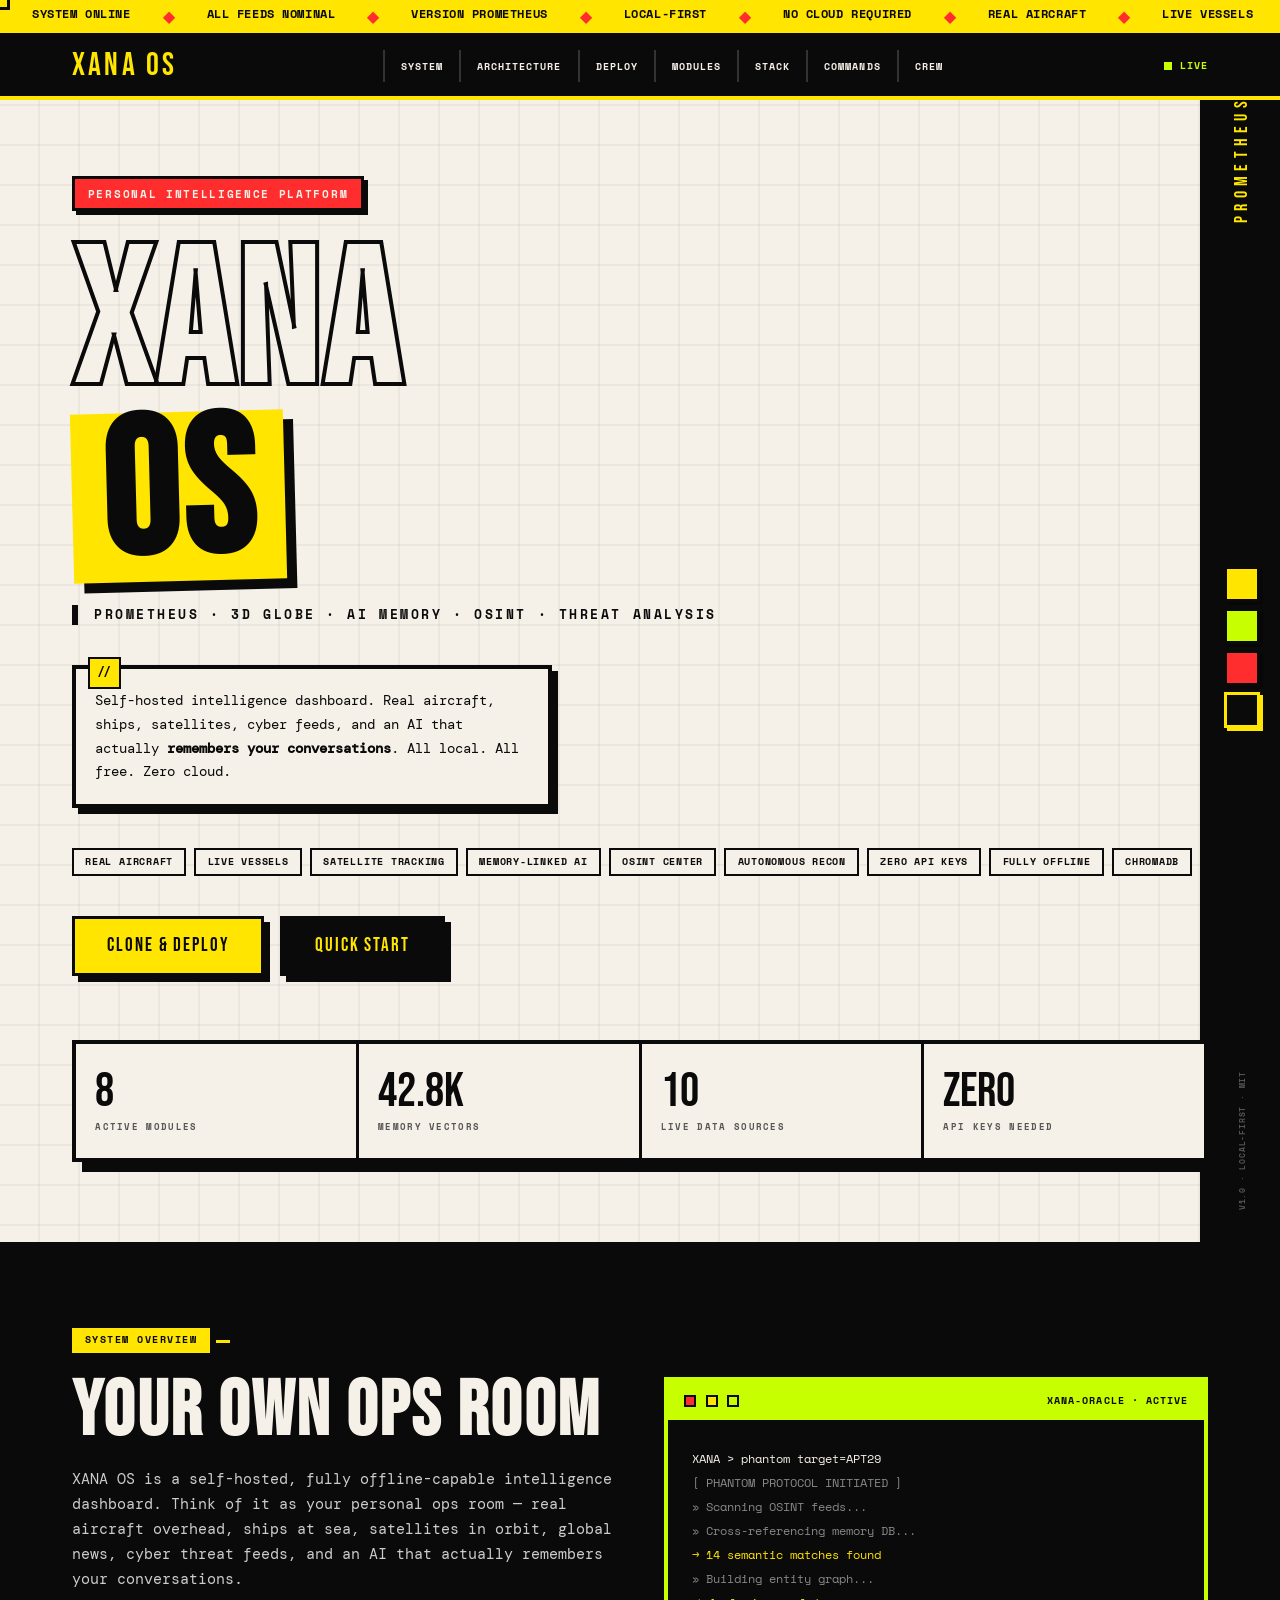
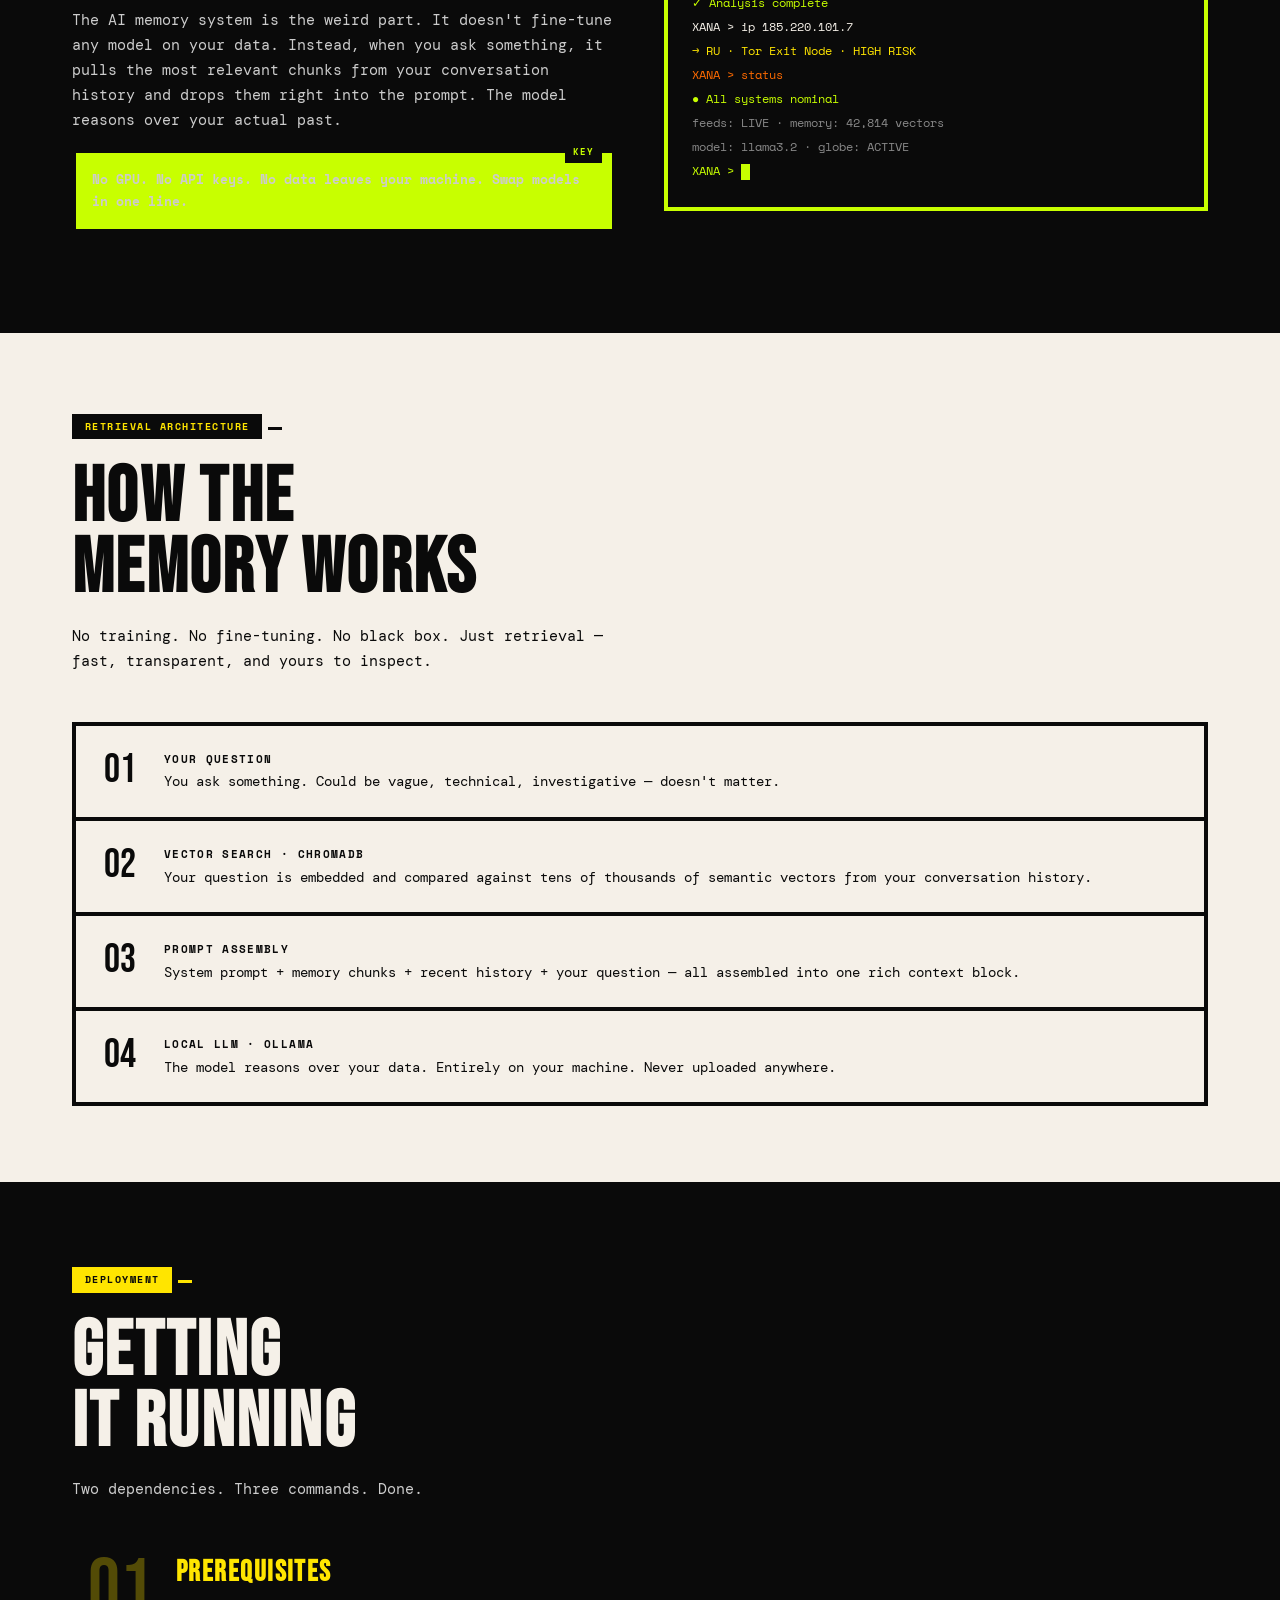
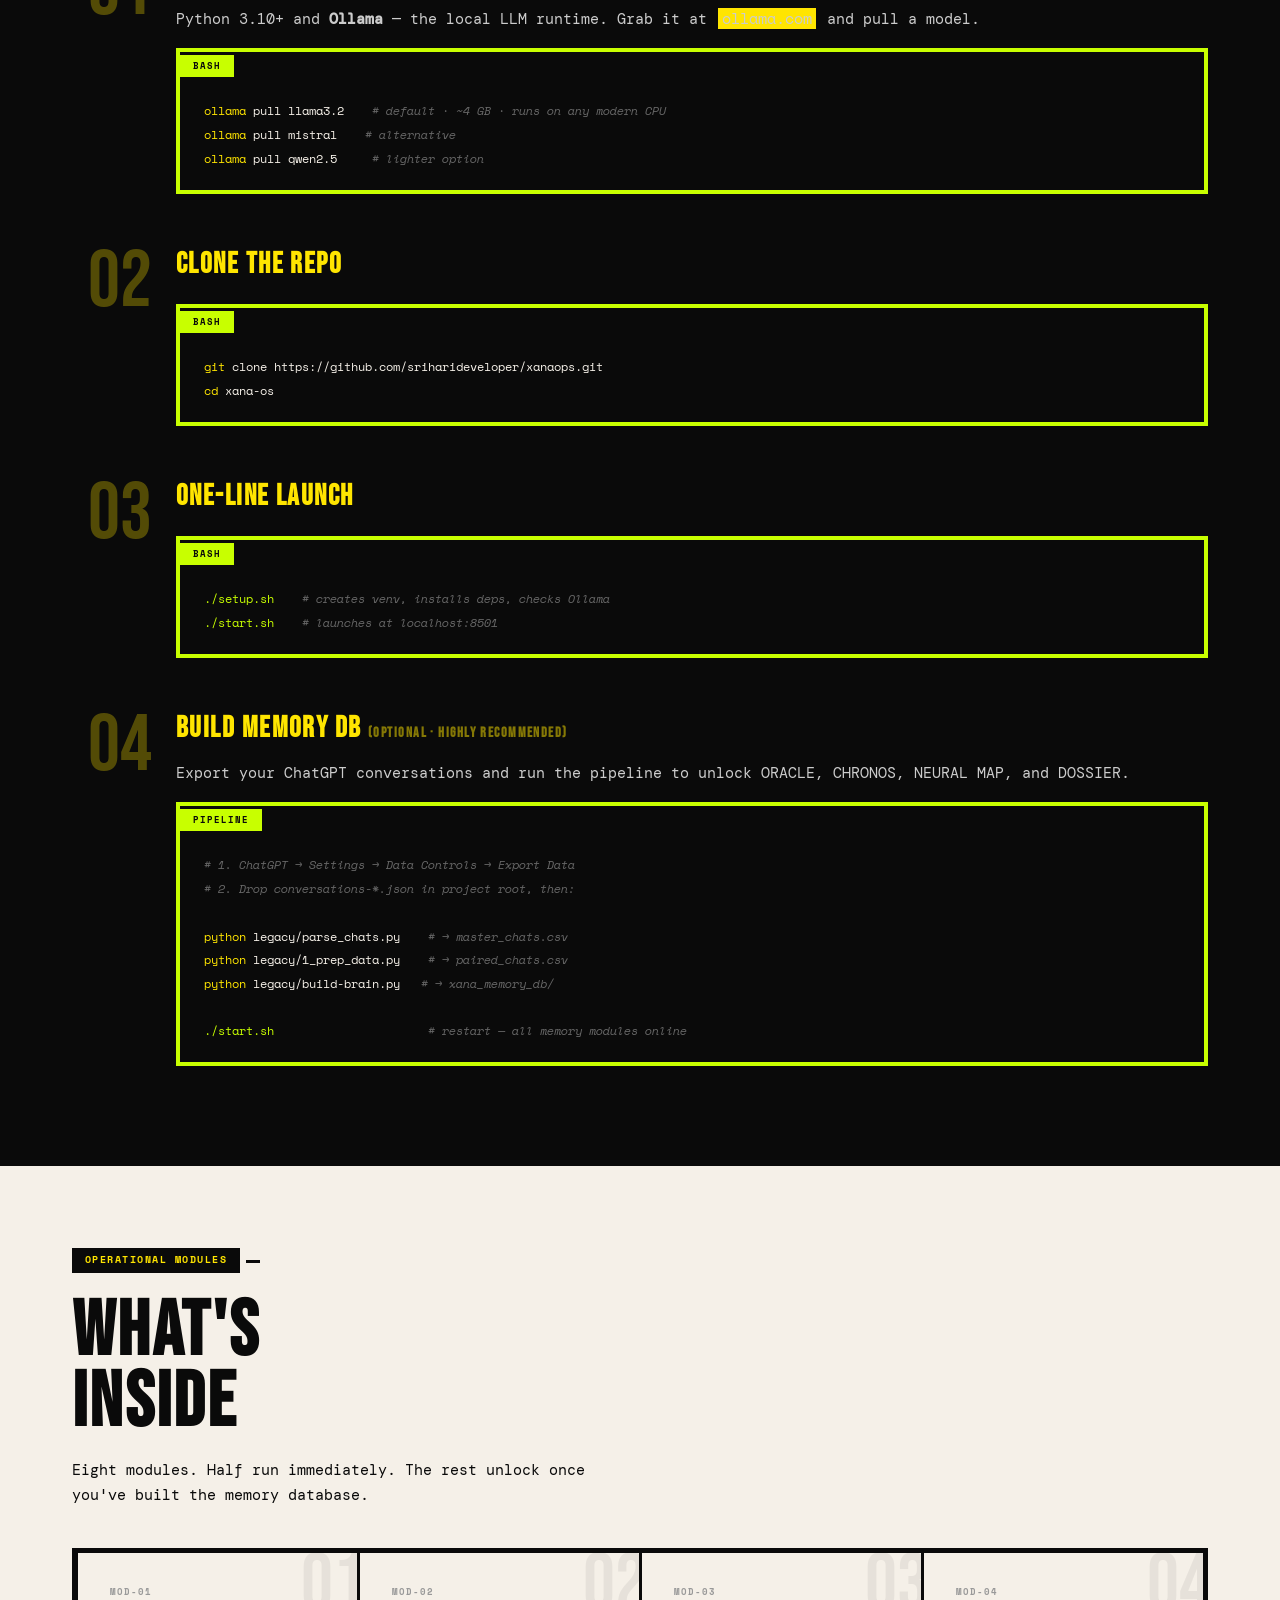
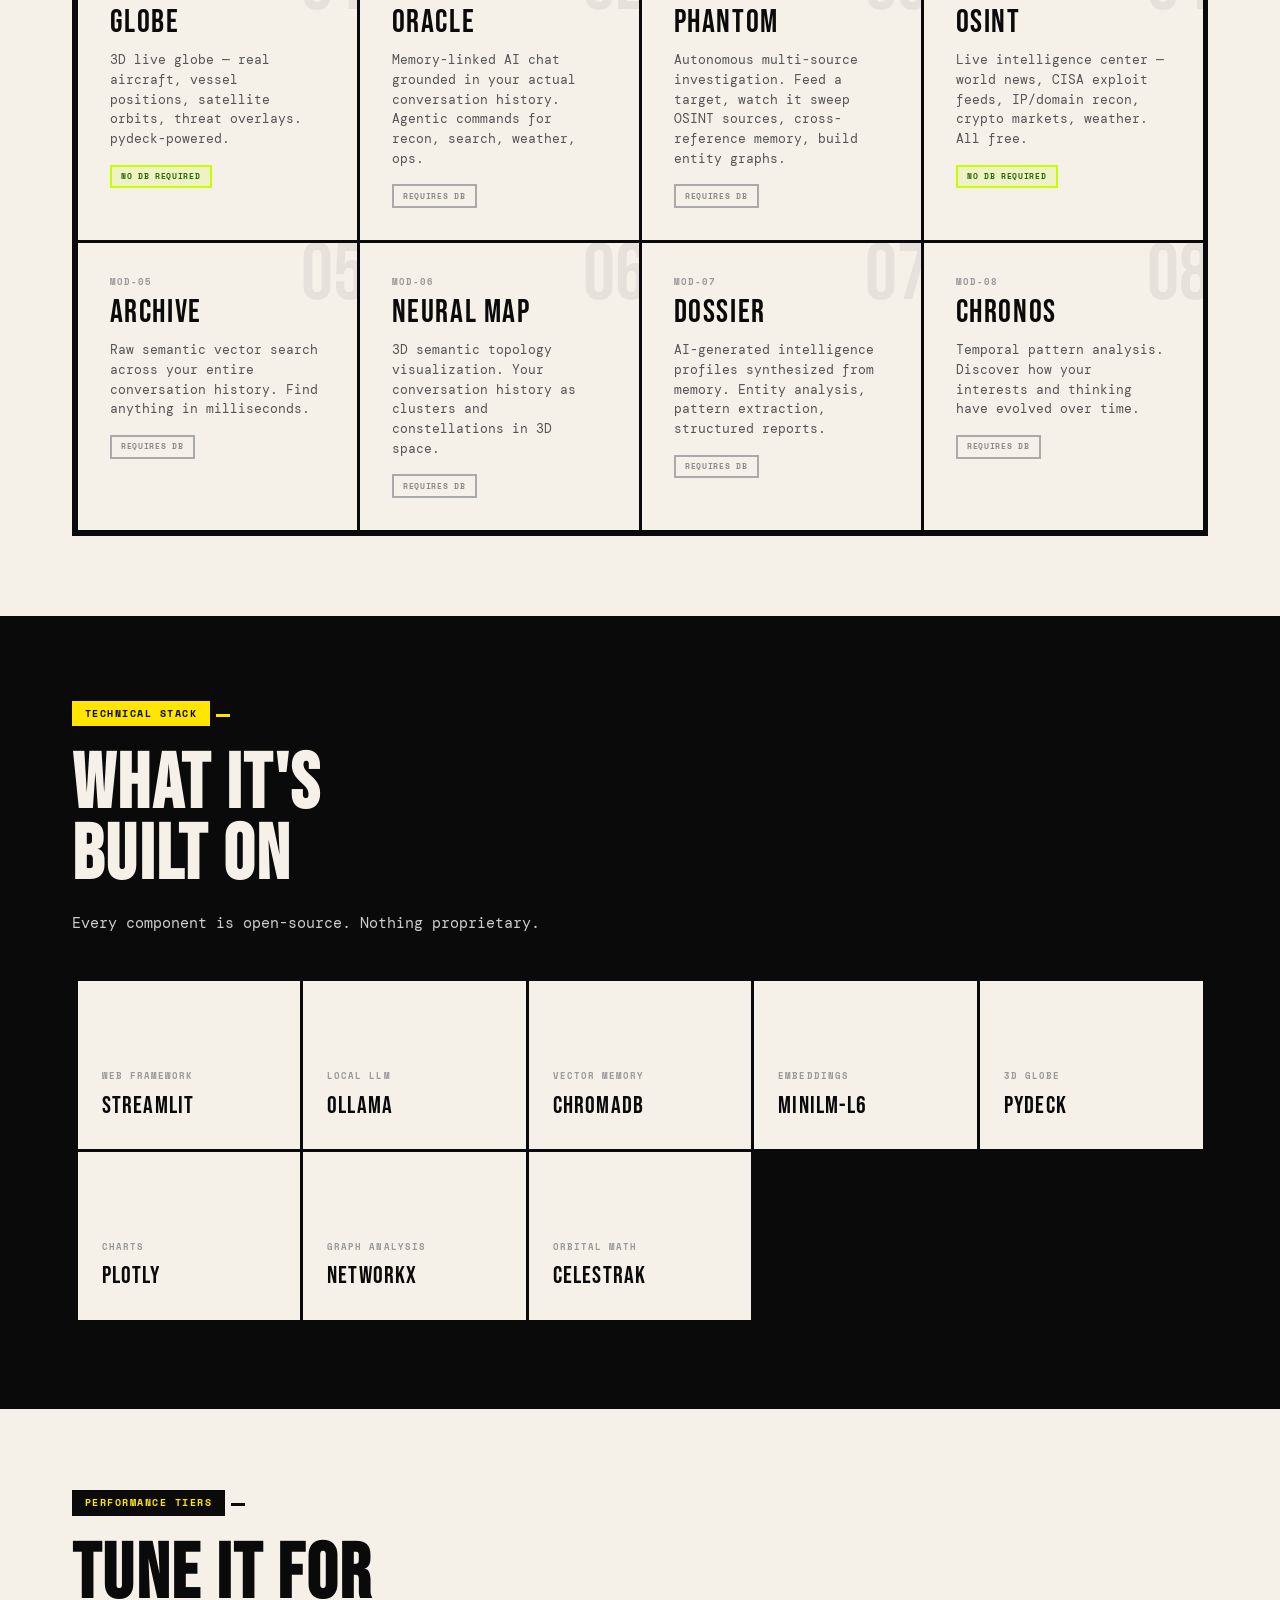
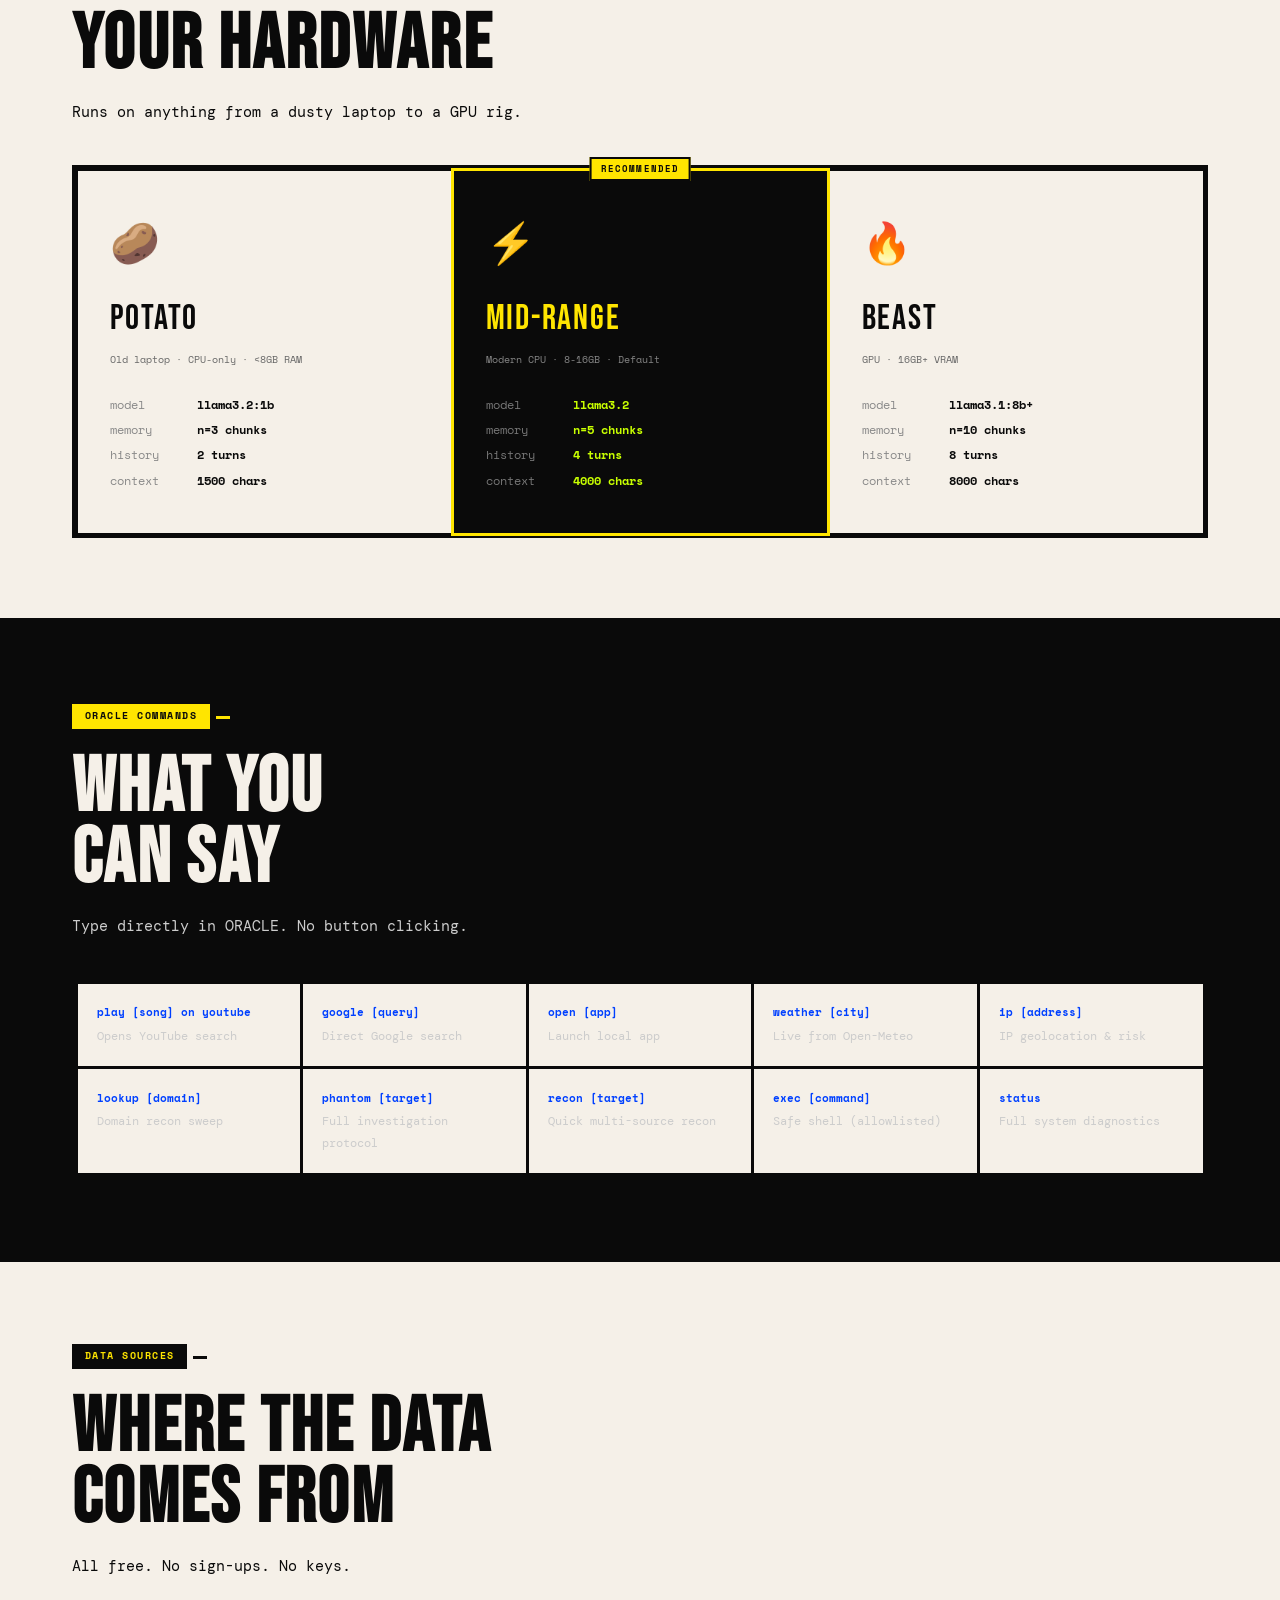
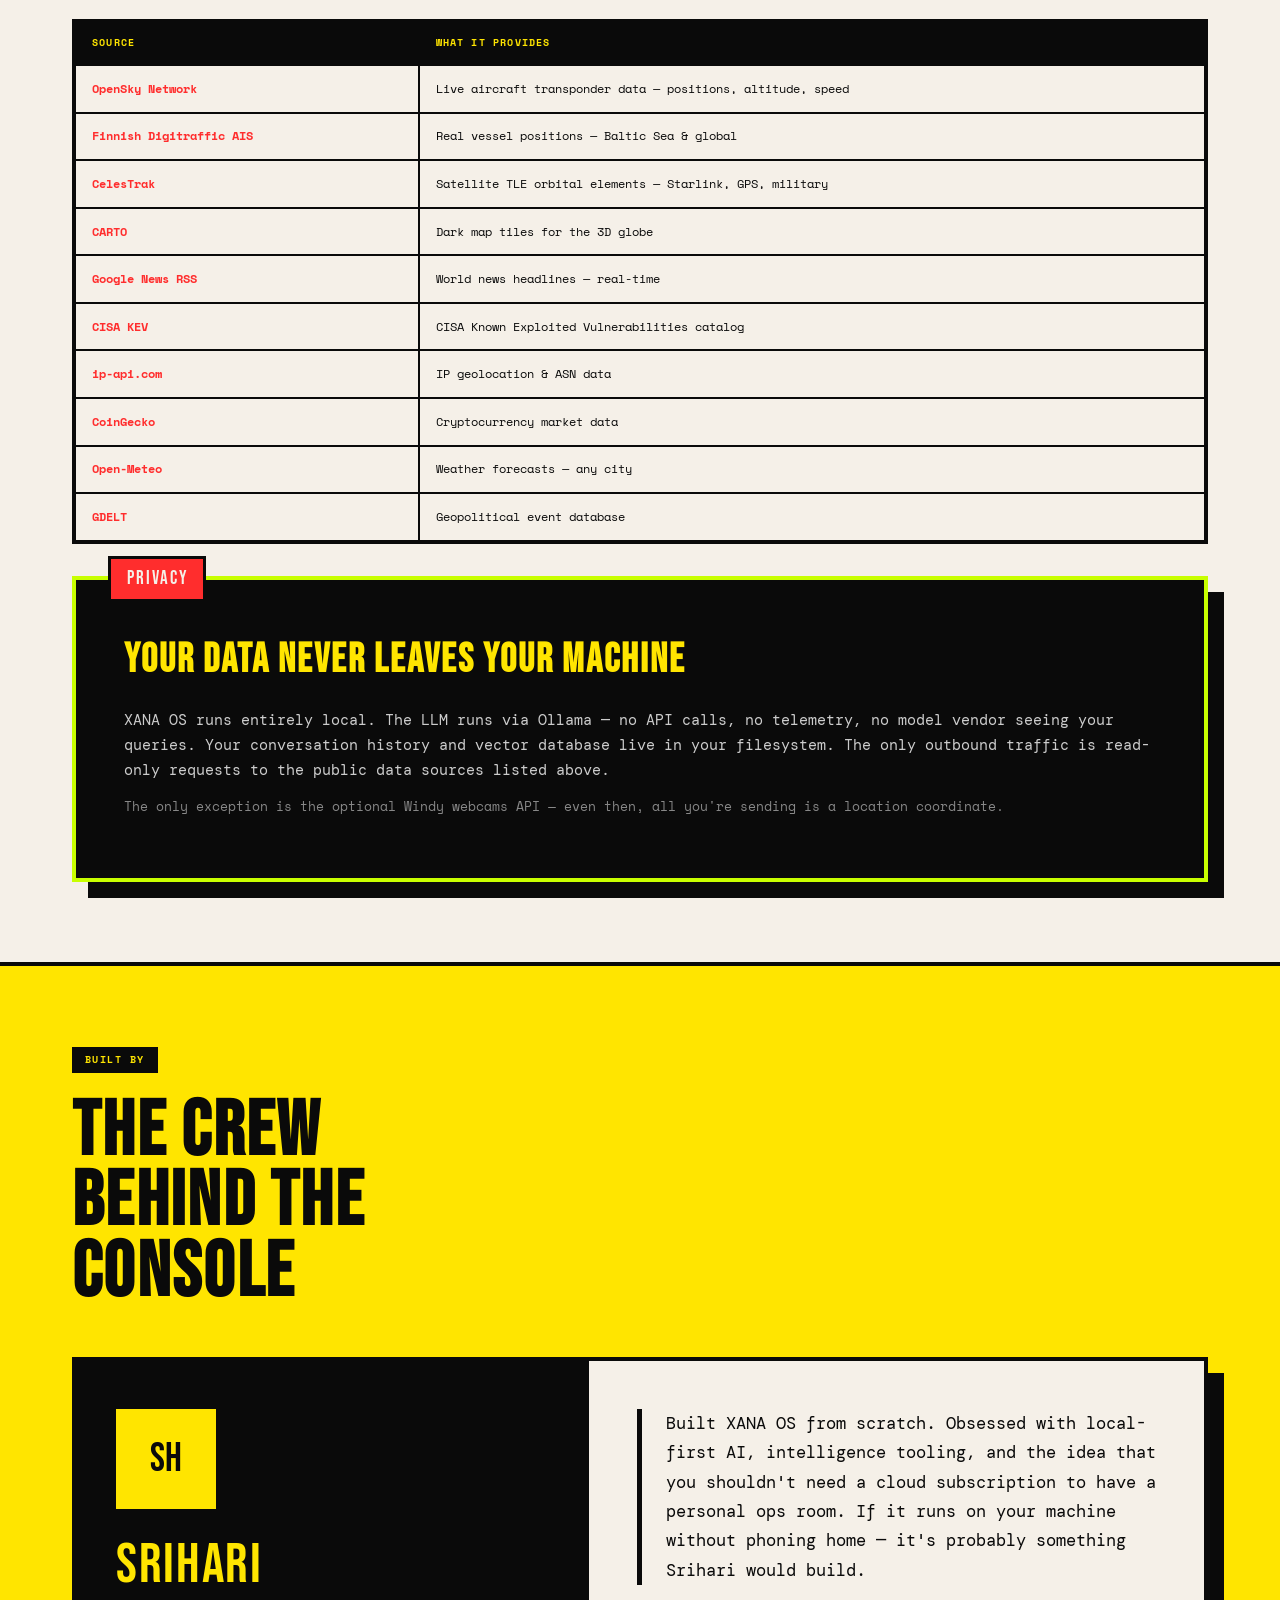
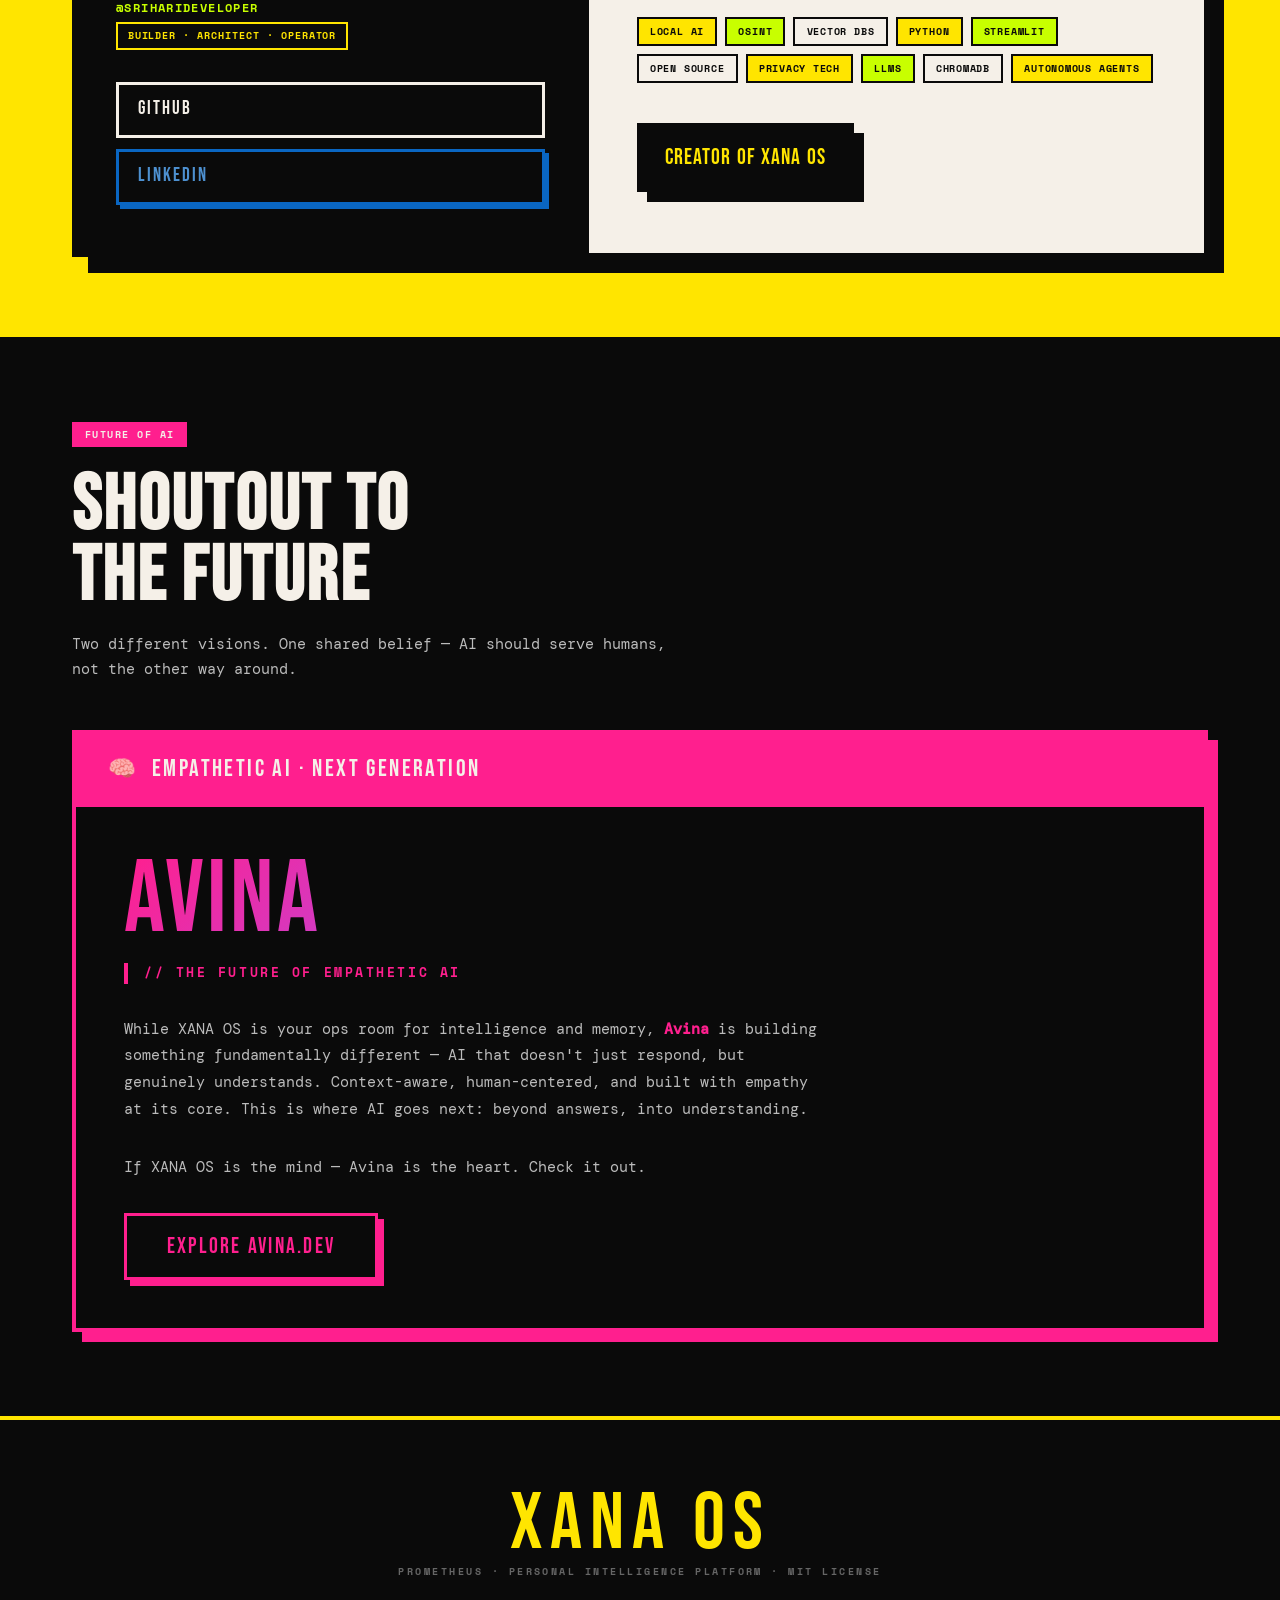
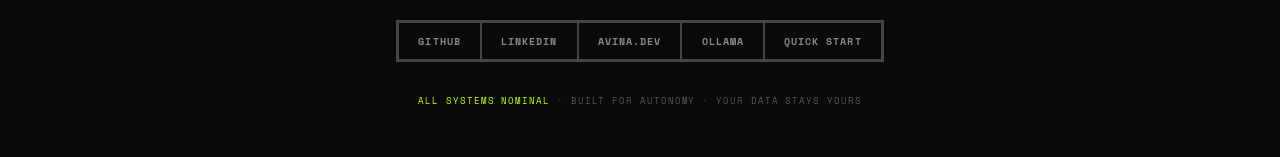
==== commit b30b0d2a: "Redesign hero section with neobrutal side panel and grid texture Replace the awkward diagonal black " ====
--- a/index.html
+++ b/index.html
@@ -45,8 +45,17 @@
 
     <!-- HERO -->
     <header>
-      <div class="hero-bg-block"></div>
-      <div class="hero-accent-stripe"></div>
+      <div class="hero-grid-bg"></div>
+      <div class="hero-side-panel">
+        <div class="hero-side-ver">PROMETHEUS</div>
+        <div class="hero-side-blocks">
+          <div class="hero-block hero-block--yellow"></div>
+          <div class="hero-block hero-block--lime"></div>
+          <div class="hero-block hero-block--red"></div>
+          <div class="hero-block hero-block--black"></div>
+        </div>
+        <div class="hero-side-label">v1.0 &middot; LOCAL-FIRST &middot; MIT</div>
+      </div>
       <div class="wrap">
         <span class="hero-eyebrow">Personal Intelligence Platform</span>
         <div class="hero-title-wrap">
--- a/styles.css
+++ b/styles.css
@@ -268,31 +268,79 @@
    HERO
    ══════════════════════════════════════════ */
 header {
-  padding: 6rem 0 5rem;
+  padding: 7rem 0 5rem;
   position: relative;
   overflow: hidden;
   border-bottom: 4px solid var(--black);
   background: var(--white);
 }
-.hero-bg-block {
+
+/* Cross-hatch grid texture background */
+.hero-grid-bg {
+  position: absolute;
+  inset: 0;
+  z-index: 0;
+  background-image:
+    linear-gradient(0deg, transparent 95%, rgba(0,0,0,0.04) 95%),
+    linear-gradient(90deg, transparent 95%, rgba(0,0,0,0.04) 95%);
+  background-size: 40px 40px;
+  pointer-events: none;
+}
+
+/* Right-side vertical neobrutal panel */
+.hero-side-panel {
   position: absolute;
   top: 0;
-  right: -2rem;
+  right: 0;
   bottom: 0;
-  width: 45%;
-  background: var(--black);
-  z-index: 0;
-  clip-path: polygon(8% 0%, 100% 0%, 100% 100%, 0% 100%);
-}
-.hero-accent-stripe {
-  position: absolute;
-  top: 0;
-  right: calc(45% - 1rem);
-  bottom: 0;
-  width: 14px;
-  background: var(--yellow);
+  width: 80px;
+  background: var(--black);
+  border-left: 4px solid var(--black);
   z-index: 1;
-  clip-path: polygon(40% 0%, 100% 0%, 60% 100%, 0% 100%);
+  display: flex;
+  flex-direction: column;
+  align-items: center;
+  justify-content: space-between;
+  padding: 2rem 0;
+}
+.hero-side-ver {
+  font-family: var(--font-display);
+  font-size: 1.1rem;
+  letter-spacing: 0.3em;
+  color: var(--yellow);
+  writing-mode: vertical-rl;
+  text-orientation: mixed;
+  transform: rotate(180deg);
+}
+.hero-side-blocks {
+  display: flex;
+  flex-direction: column;
+  gap: 6px;
+  align-items: center;
+}
+.hero-block {
+  width: 36px;
+  height: 36px;
+  border: 3px solid var(--black);
+  transition: var(--transition-snap);
+}
+.hero-block:hover {
+  transform: rotate(45deg) scale(1.15);
+}
+.hero-block--yellow { background: var(--yellow); box-shadow: 3px 3px 0 rgba(0,0,0,0.3); }
+.hero-block--lime   { background: var(--lime);   box-shadow: 3px 3px 0 rgba(0,0,0,0.3); }
+.hero-block--red    { background: var(--red);    box-shadow: 3px 3px 0 rgba(0,0,0,0.3); }
+.hero-block--black  { background: var(--black);  border-color: var(--yellow); box-shadow: 3px 3px 0 var(--yellow); }
+.hero-side-label {
+  font-family: var(--font-mono);
+  font-size: 0.5rem;
+  font-weight: 700;
+  letter-spacing: 0.1em;
+  color: #555;
+  writing-mode: vertical-rl;
+  text-orientation: mixed;
+  transform: rotate(180deg);
+  text-transform: uppercase;
 }
 
 .hero-eyebrow {
@@ -1631,10 +1679,18 @@
   h1 {
     font-size: 5rem;
   }
-  .hero-bg-block {
-    display: none;
-  }
-  .hero-accent-stripe {
+  .hero-side-panel {
+    width: 50px;
+    padding: 1rem 0;
+  }
+  .hero-side-ver {
+    font-size: 0.8rem;
+  }
+  .hero-block {
+    width: 24px;
+    height: 24px;
+  }
+  .hero-side-label {
     display: none;
   }
   .profile-mega-card {
@@ -1666,6 +1722,9 @@
 }
 
 @media (max-width: 480px) {
+  .hero-side-panel {
+    display: none;
+  }
   .stats-row {
     flex-direction: column;
   }
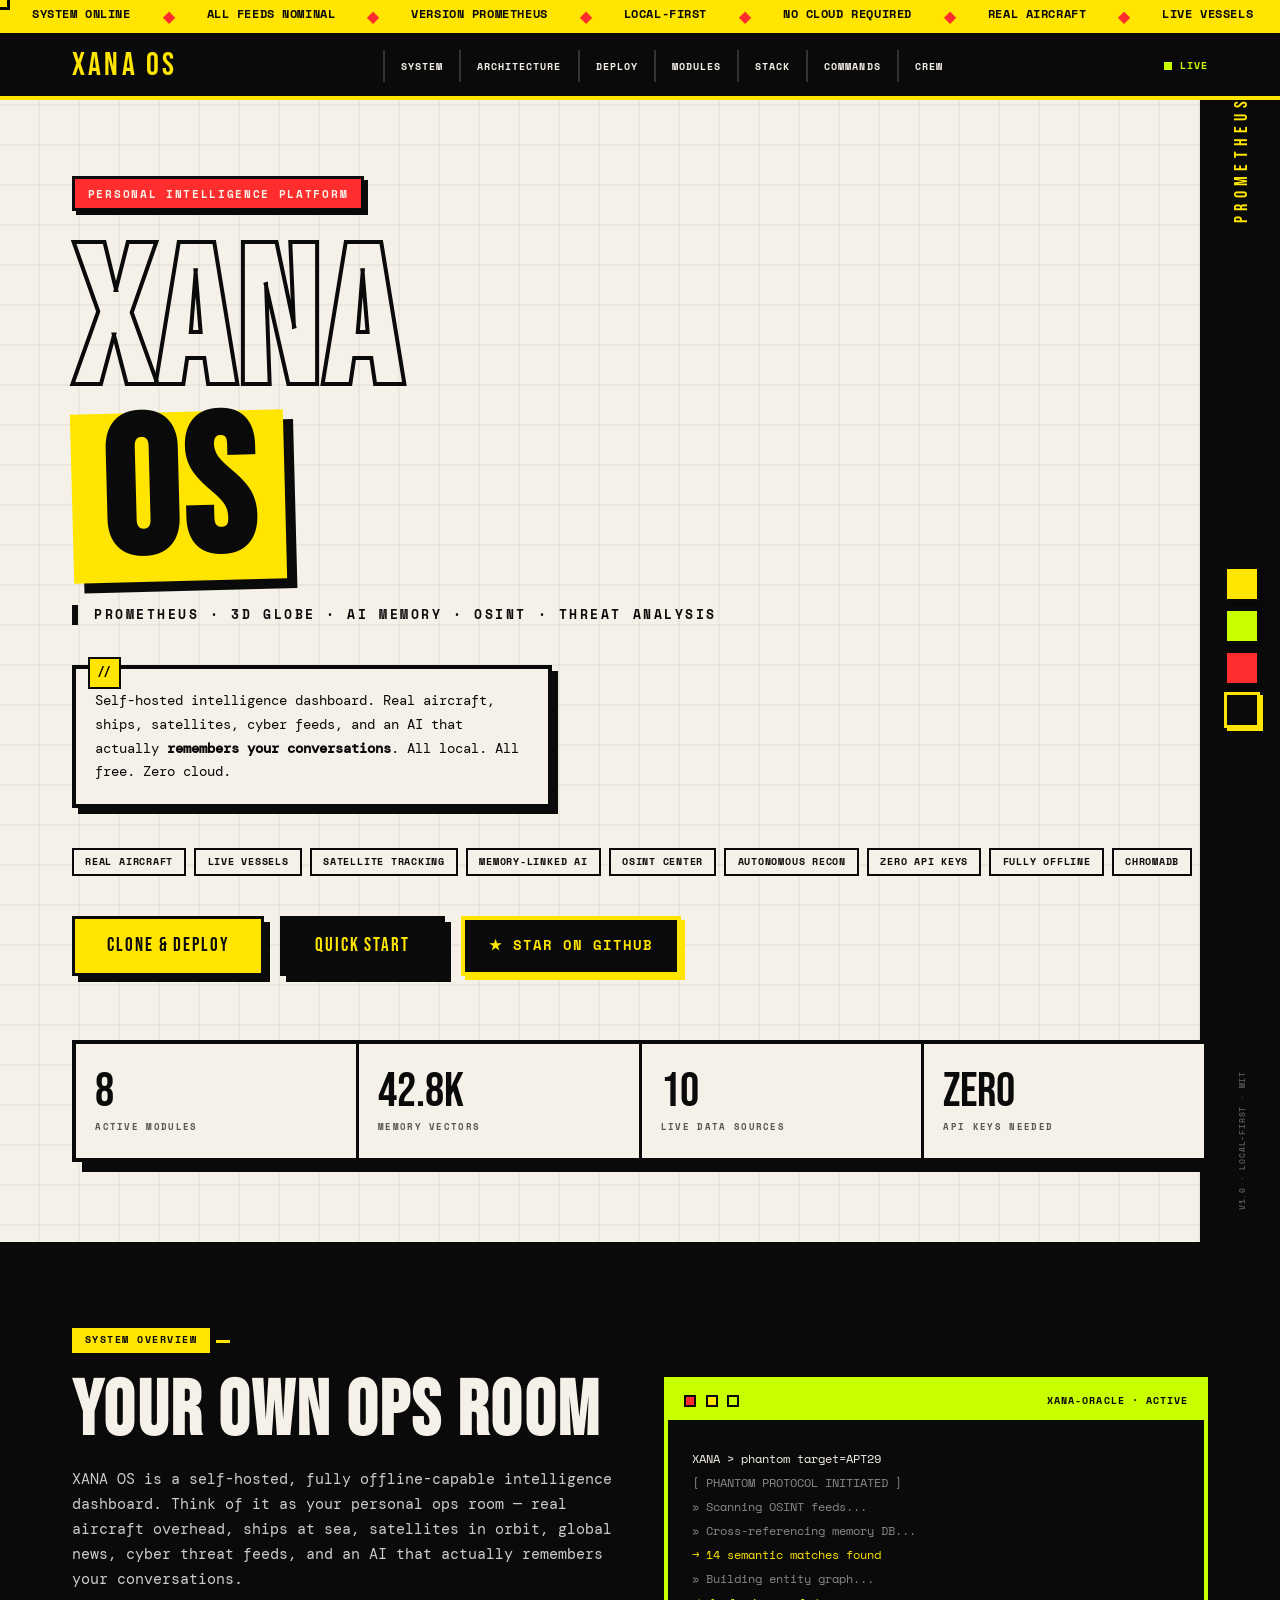
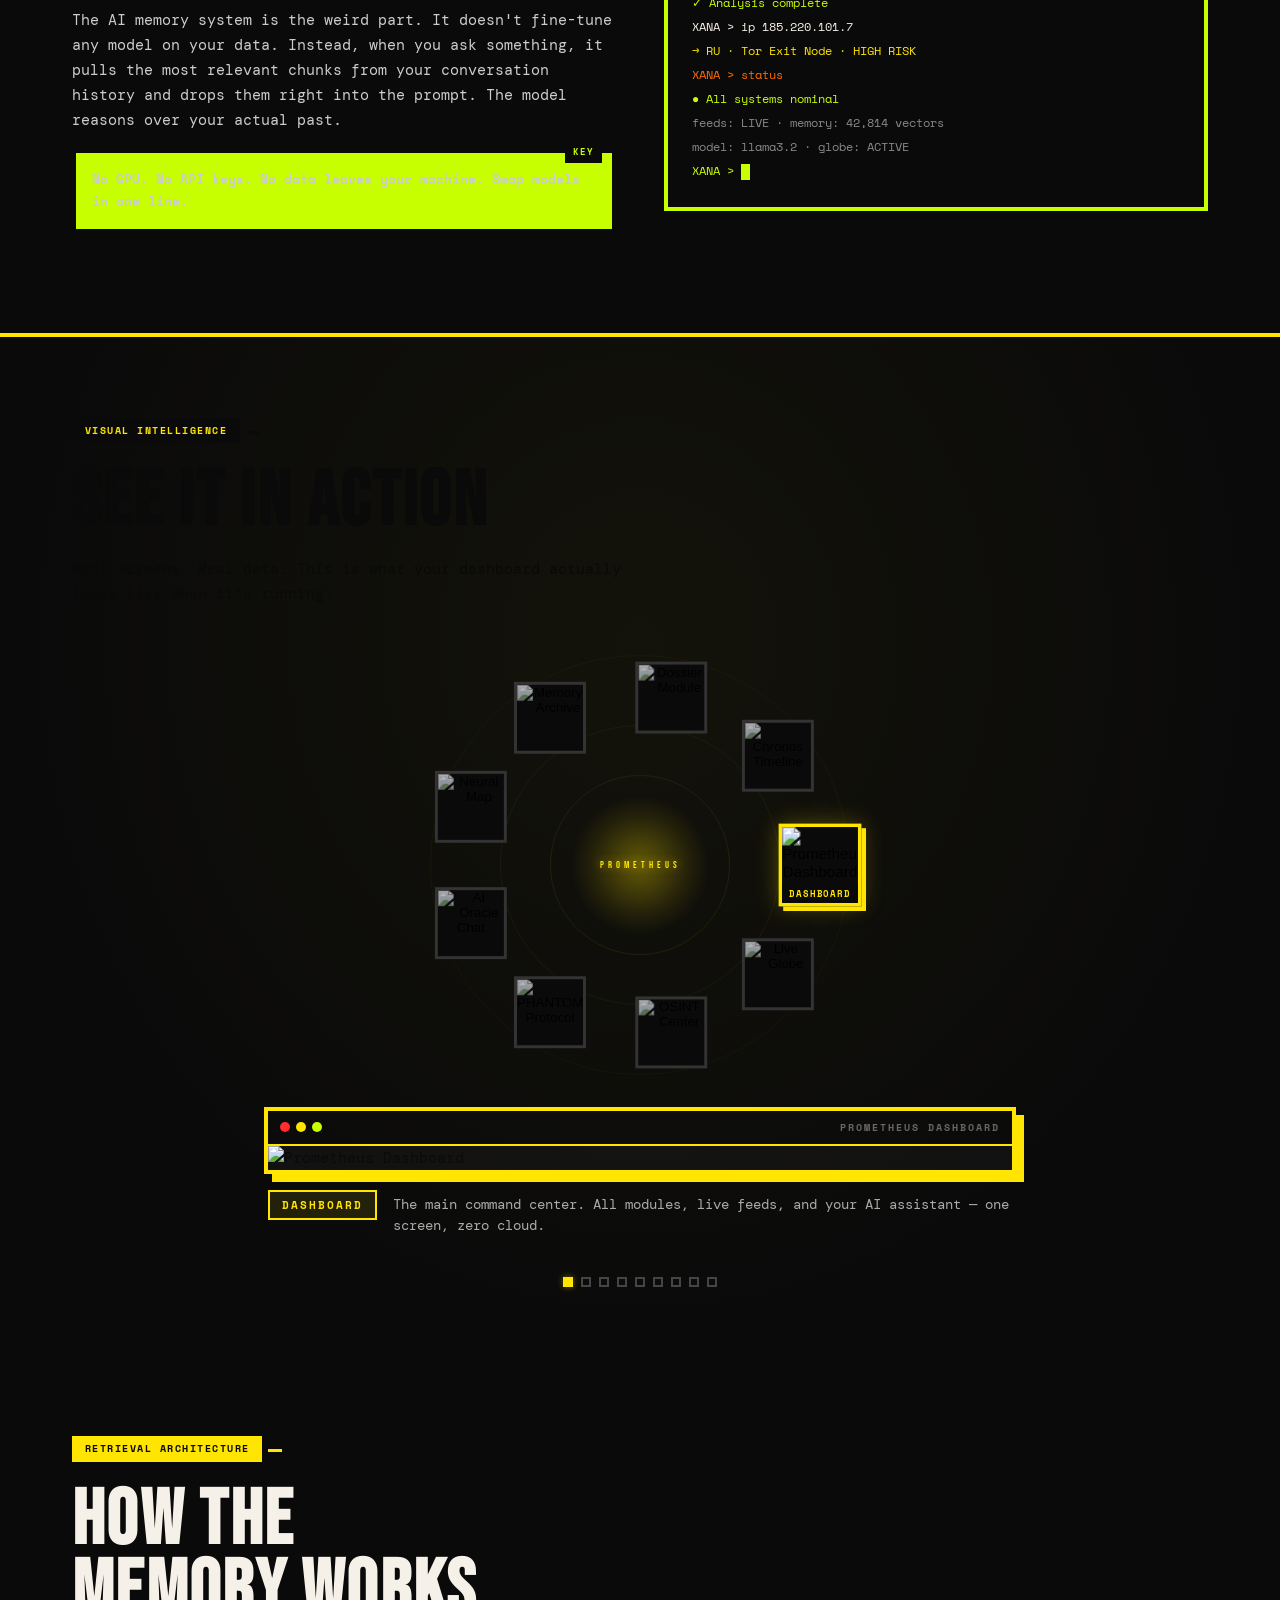
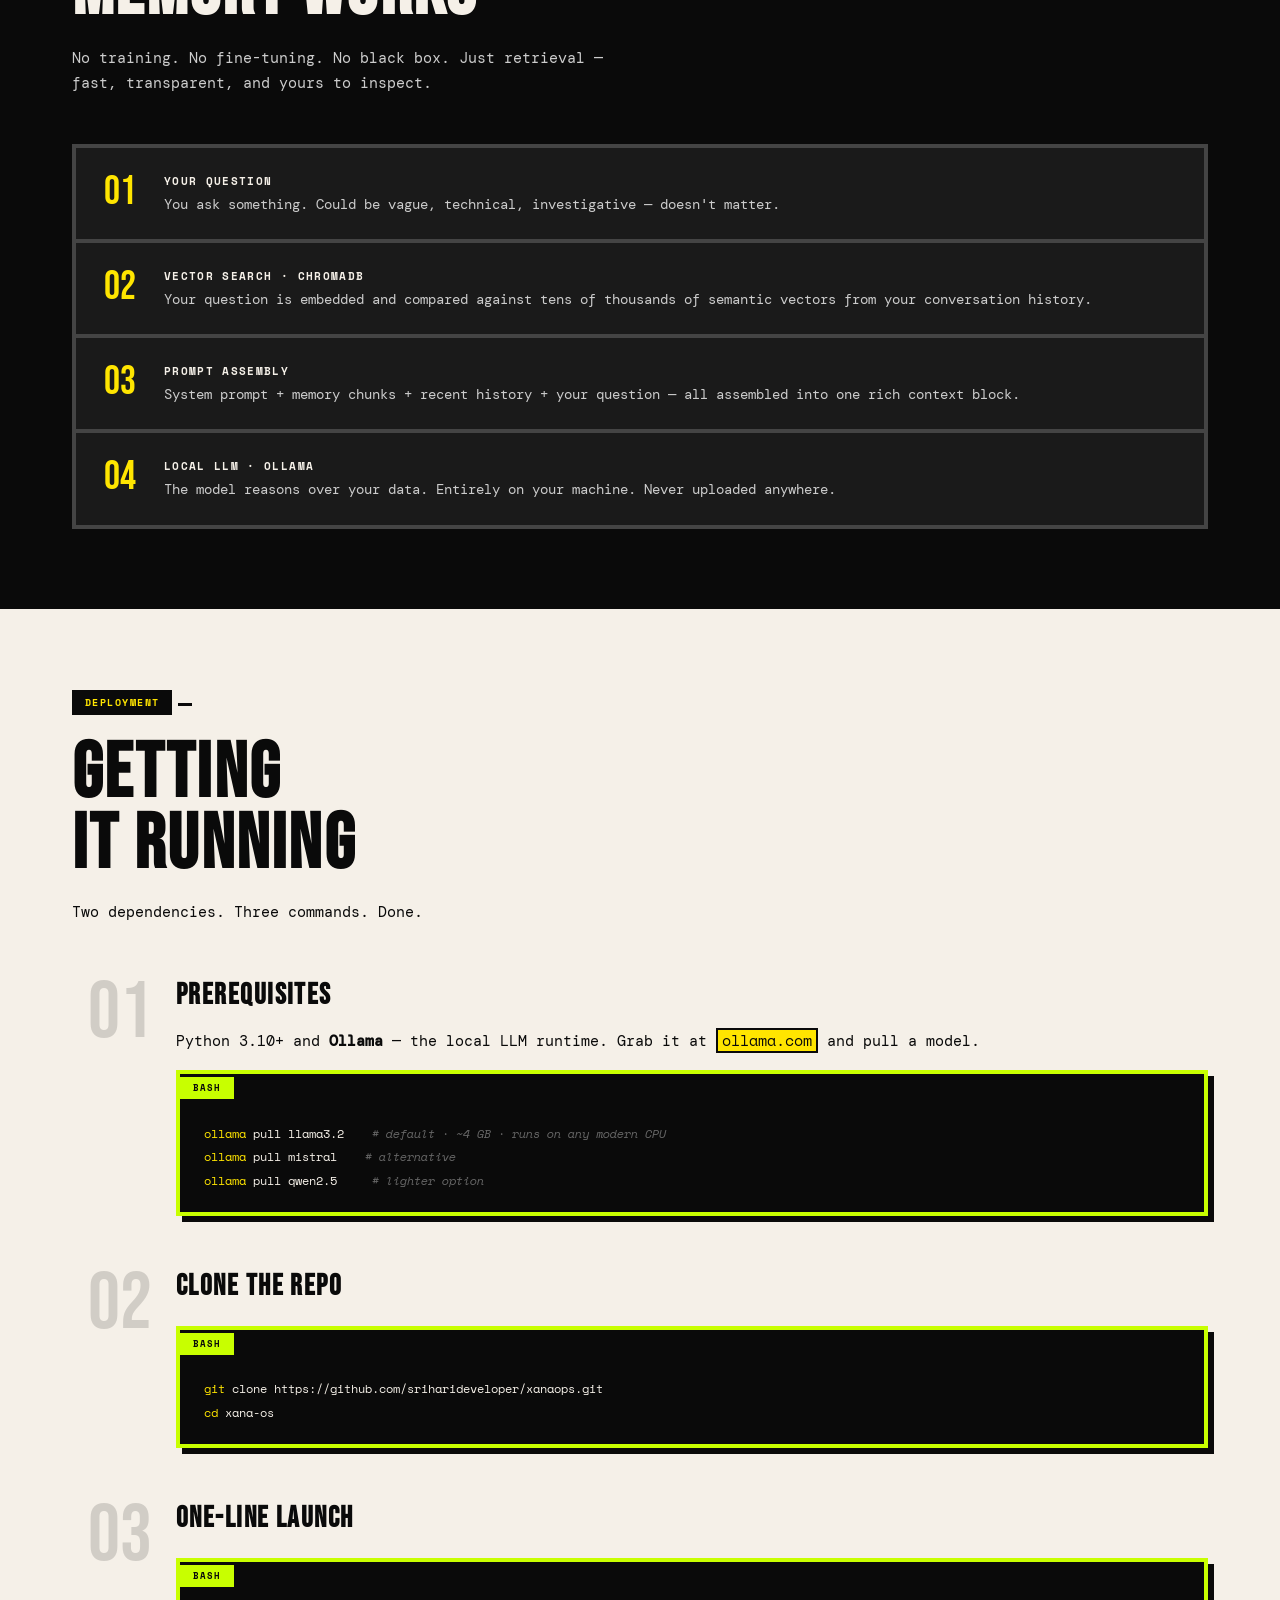
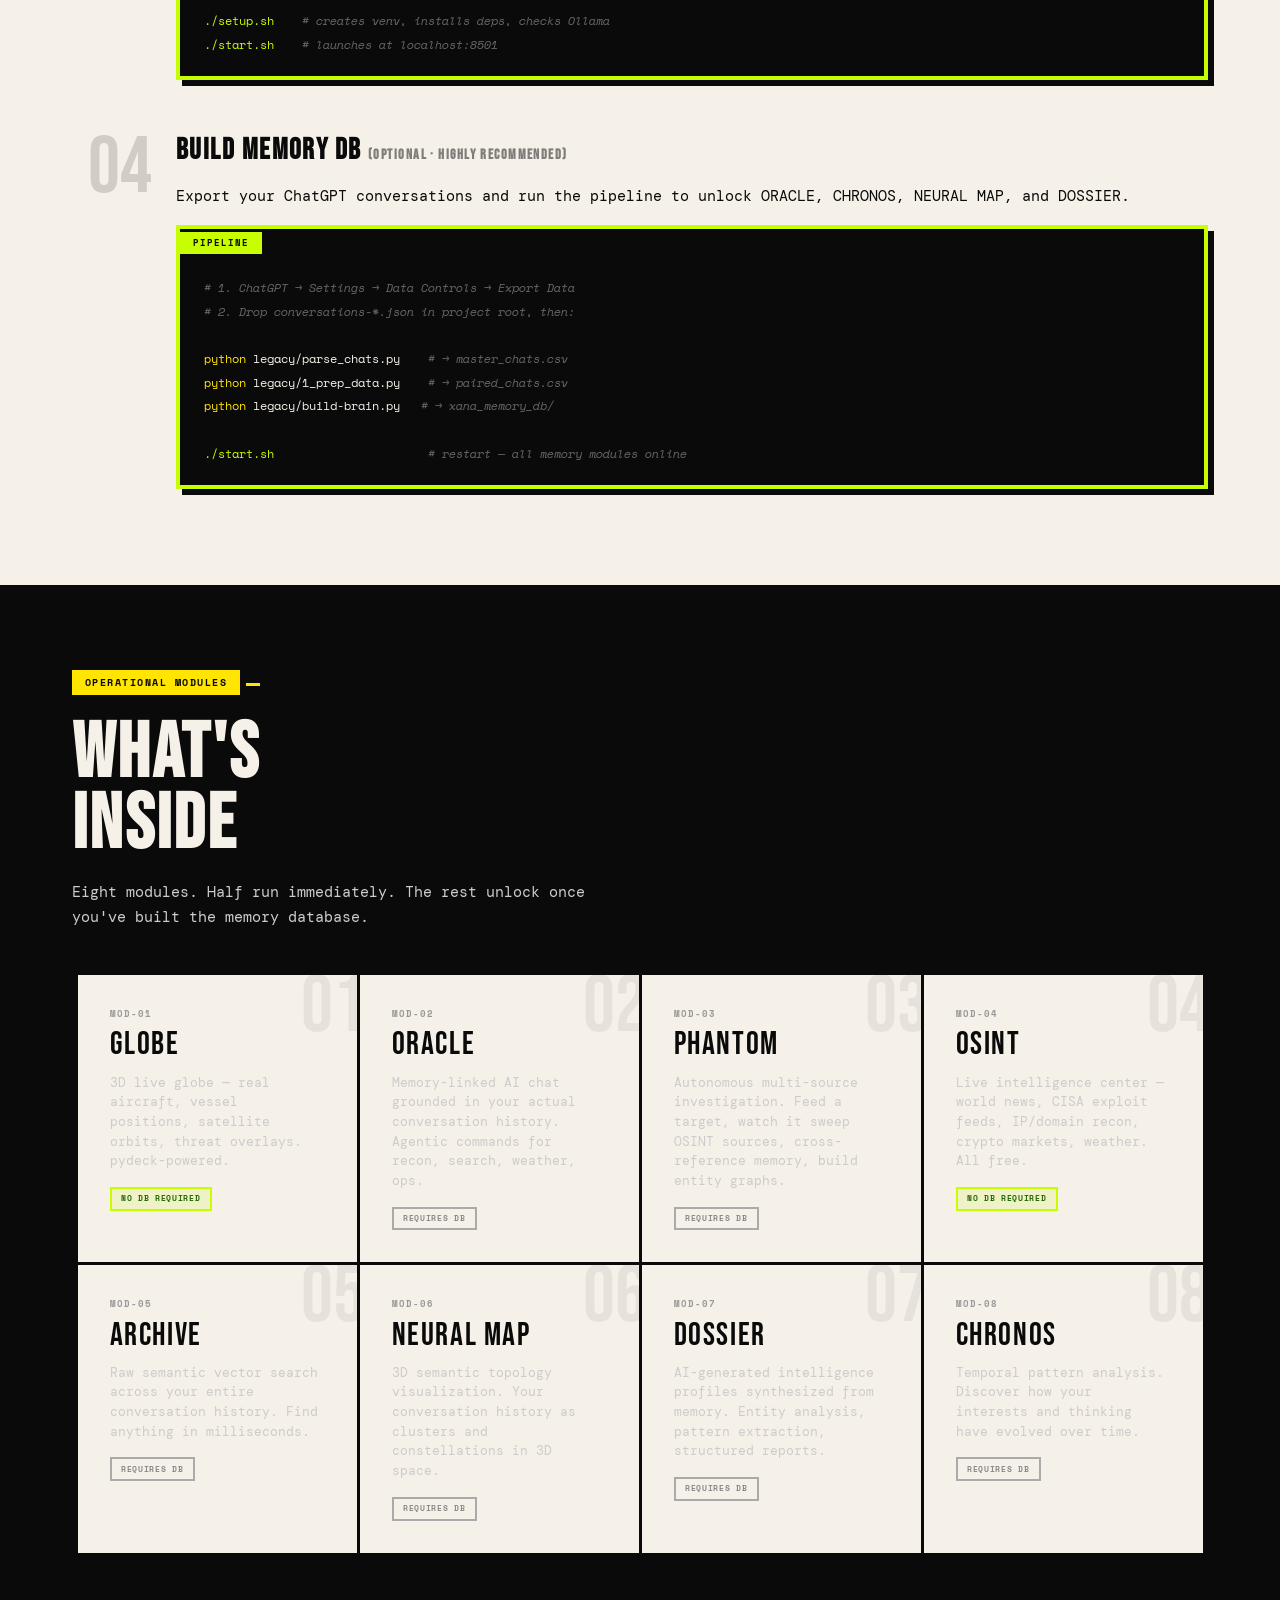
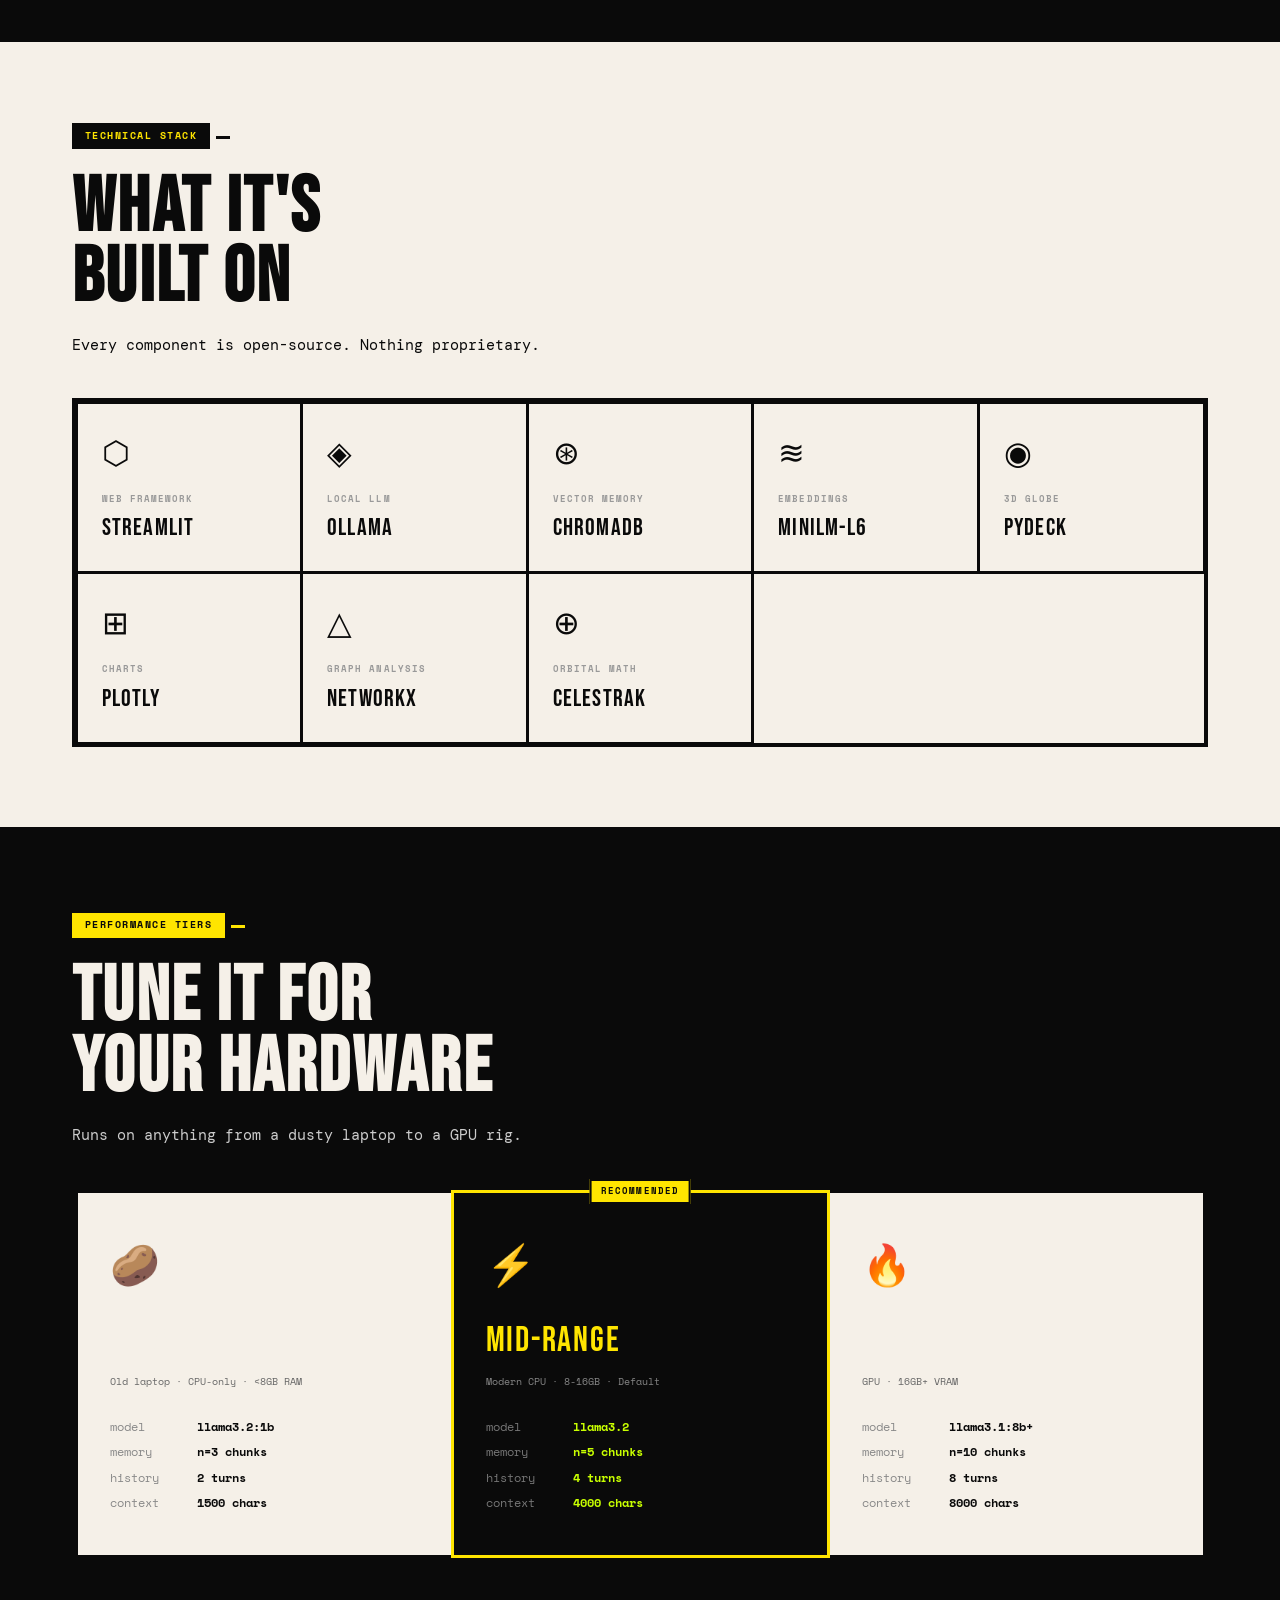
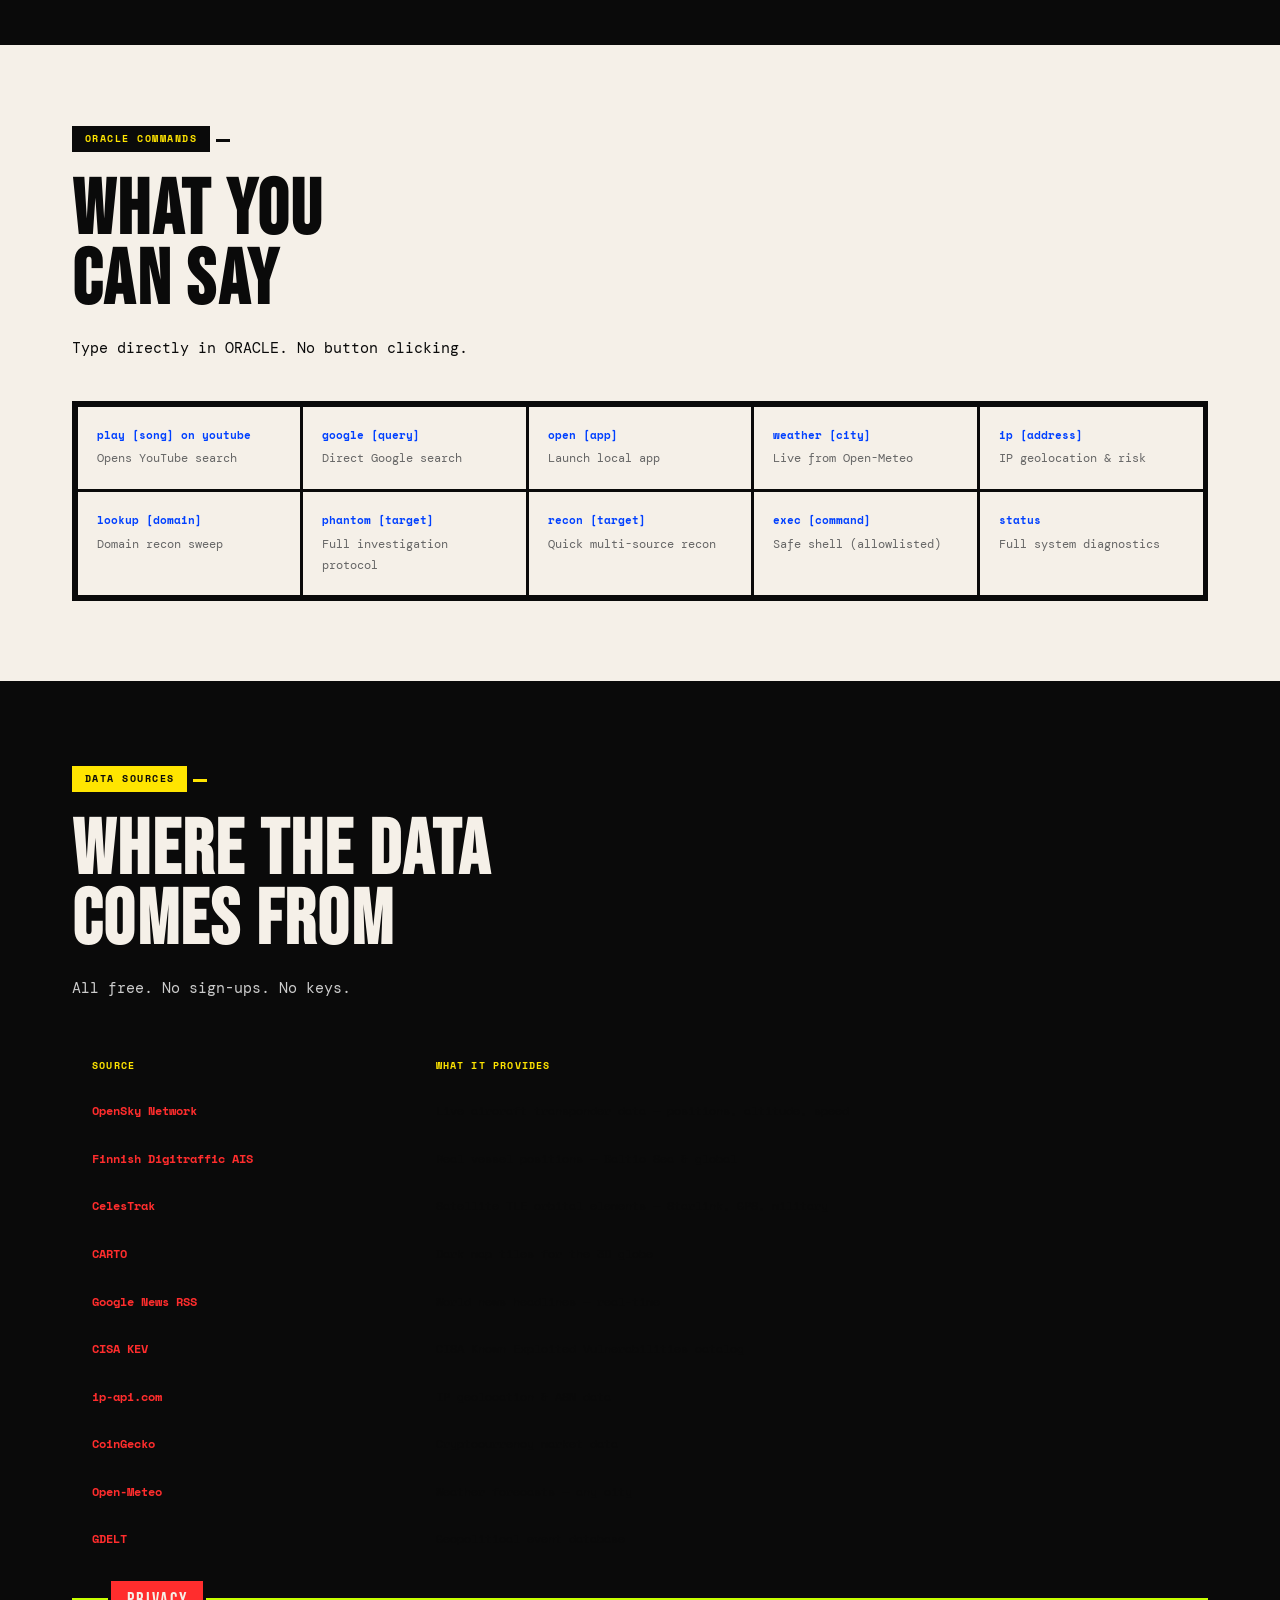
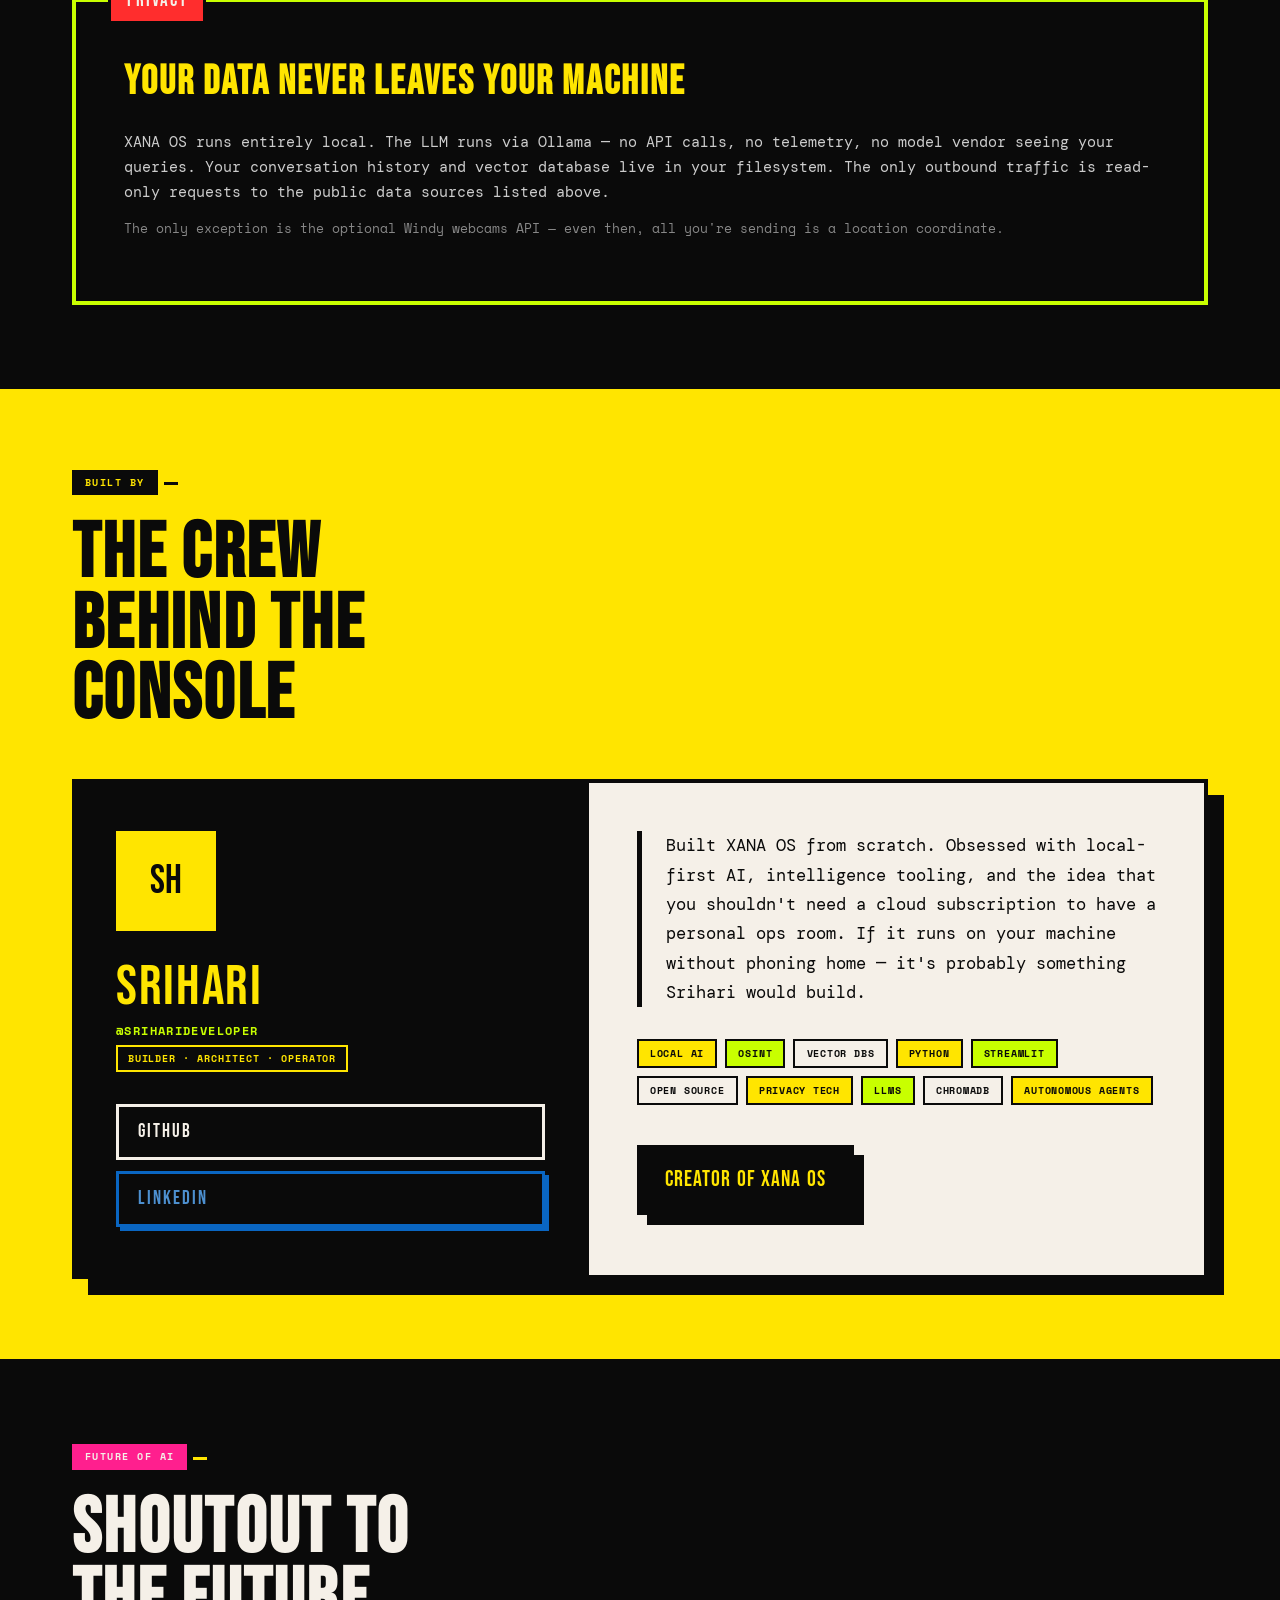
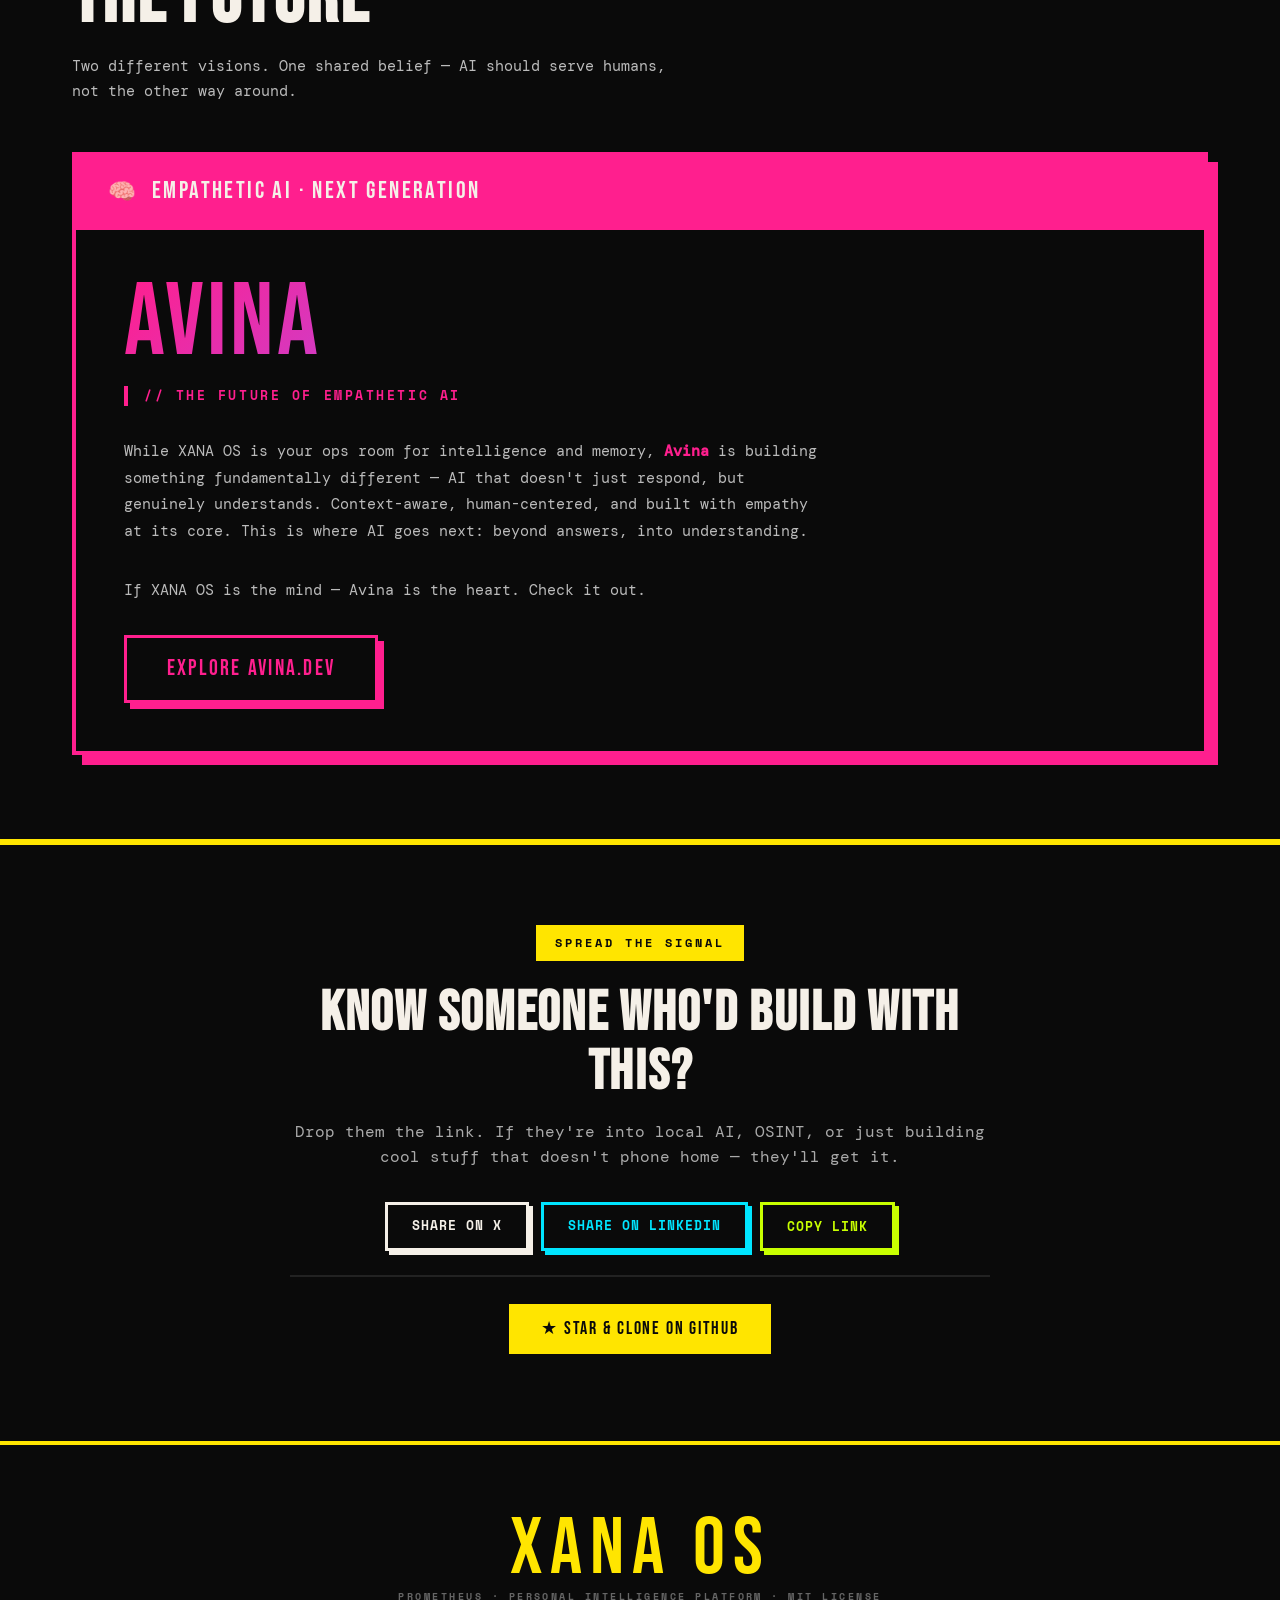
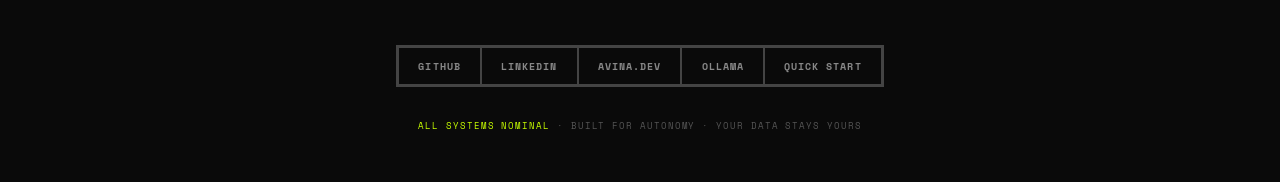
==== commit caf14d71: "Add Vercel Analytics, SEO, social sharing, branding, and gallery section - Vercel Analytics and Spee" ====
--- a/index.html
+++ b/index.html
@@ -3,12 +3,101 @@
   <head>
     <meta charset="UTF-8" />
     <meta name="viewport" content="width=device-width, initial-scale=1.0" />
-    <title>XANA OS — PROMETHEUS</title>
+
+    <!-- Primary Meta Tags -->
+    <title>
+      XANA OS — Self-Hosted Intelligence Dashboard | Local AI, OSINT, 3D Globe
+    </title>
     <meta
       name="description"
-      content="Self-hosted intelligence dashboard. Real aircraft, ships, satellites, cyber feeds, and an AI that remembers your conversations. All local. All free. Zero cloud."
+      content="Your personal ops room — real aircraft, ships, satellites, cyber feeds, and an AI that remembers your conversations. Fully offline. Zero API keys. Open source."
     />
+    <meta
+      name="keywords"
+      content="XANA OS, intelligence dashboard, OSINT, local AI, self-hosted, offline AI, threat analysis, satellite tracking, aircraft tracking, vessel tracking, ChromaDB, Ollama, open source, privacy, memory AI"
+    />
+    <meta name="author" content="Srihari" />
+    <meta name="robots" content="index, follow" />
     <meta name="theme-color" content="#0a0a0a" />
+    <link rel="canonical" href="https://xanaopsw.vercel.app/" />
+
+    <!-- Open Graph / Facebook -->
+    <meta property="og:type" content="website" />
+    <meta property="og:url" content="https://xanaopsw.vercel.app/" />
+    <meta
+      property="og:title"
+      content="XANA OS — Your Personal Intelligence Dashboard"
+    />
+    <meta
+      property="og:description"
+      content="Self-hosted ops room with real aircraft, ships, satellites, cyber feeds, and an AI that remembers. All local. All free. Zero cloud. Clone and deploy in 3 commands."
+    />
+    <meta
+      property="og:image"
+      content="https://xanaopsw.vercel.app/og-image.svg"
+    />
+    <meta property="og:image:width" content="1200" />
+    <meta property="og:image:height" content="630" />
+    <meta
+      property="og:image:alt"
+      content="XANA OS — Self-hosted intelligence dashboard with 3D globe, AI memory, OSINT, and threat analysis"
+    />
+    <meta property="og:site_name" content="XANA OS" />
+    <meta property="og:locale" content="en_US" />
+
+    <!-- Twitter -->
+    <meta name="twitter:card" content="summary_large_image" />
+    <meta name="twitter:url" content="https://xanaopsw.vercel.app/" />
+    <meta
+      name="twitter:title"
+      content="XANA OS — Your Personal Intelligence Dashboard"
+    />
+    <meta
+      name="twitter:description"
+      content="Self-hosted ops room. Real aircraft, ships, satellites, cyber feeds, AI memory. All local. Zero cloud. Clone & deploy."
+    />
+    <meta
+      name="twitter:image"
+      content="https://xanaopsw.vercel.app/og-image.svg"
+    />
+    <meta
+      name="twitter:image:alt"
+      content="XANA OS — Self-hosted intelligence dashboard"
+    />
+
+    <!-- Favicon -->
+    <link rel="icon" type="image/svg+xml" href="/favicon.svg" />
+    <link rel="apple-touch-icon" href="/favicon.svg" />
+
+    <!-- Structured Data (JSON-LD) -->
+    <script type="application/ld+json">
+      {
+        "@context": "https://schema.org",
+        "@type": "SoftwareApplication",
+        "name": "XANA OS",
+        "alternateName": "XANA OS Prometheus",
+        "description": "Self-hosted intelligence dashboard with real aircraft, ships, satellites, cyber feeds, and memory-linked AI. Fully offline. Open source.",
+        "url": "https://xanaopsw.vercel.app/",
+        "applicationCategory": "SecurityApplication",
+        "operatingSystem": "Linux, macOS, Windows",
+        "offers": {
+          "@type": "Offer",
+          "price": "0",
+          "priceCurrency": "USD"
+        },
+        "author": {
+          "@type": "Person",
+          "name": "Srihari",
+          "url": "https://github.com/sriharideveloper"
+        },
+        "license": "https://opensource.org/licenses/MIT",
+        "codeRepository": "https://github.com/sriharideveloper/xanaops",
+        "programmingLanguage": "Python",
+        "softwareVersion": "1.0"
+      }
+    </script>
+
+    <!-- Fonts -->
     <link rel="preconnect" href="https://fonts.googleapis.com" />
     <link rel="preconnect" href="https://fonts.gstatic.com" crossorigin />
     <link
@@ -54,7 +143,9 @@
           <div class="hero-block hero-block--red"></div>
           <div class="hero-block hero-block--black"></div>
         </div>
-        <div class="hero-side-label">v1.0 &middot; LOCAL-FIRST &middot; MIT</div>
+        <div class="hero-side-label">
+          v1.0 &middot; LOCAL-FIRST &middot; MIT
+        </div>
       </div>
       <div class="wrap">
         <span class="hero-eyebrow">Personal Intelligence Platform</span>
@@ -94,6 +185,12 @@
             >Clone &amp; Deploy</a
           >
           <a href="#install" class="btn btn-secondary">Quick Start</a>
+          <a
+            href="https://github.com/sriharideveloper/xanaops"
+            class="btn btn-star"
+            target="_blank"
+            >&#9733; Star on GitHub</a
+          >
         </div>
 
         <div class="stats-row reveal">
@@ -154,6 +251,146 @@
             </div>
           </div>
         </div>
+      </div>
+    </section>
+
+    <!-- PROMETHEUS ORB — GALLERY -->
+    <section id="gallery" class="orb-gallery-section">
+      <div class="wrap">
+        <div class="section-tag reveal">Visual Intelligence</div>
+        <h2 class="reveal">SEE IT IN ACTION</h2>
+        <p class="reveal" style="max-width: 560px; margin-bottom: 3rem">
+          Real screens. Real data. This is what your dashboard actually looks
+          like when it's running.
+        </p>
+      </div>
+
+      <div class="orb-stage reveal">
+        <!-- The central orb -->
+        <div class="orb-core">
+          <div class="orb-ring orb-ring--1"></div>
+          <div class="orb-ring orb-ring--2"></div>
+          <div class="orb-ring orb-ring--3"></div>
+          <div class="orb-glow"></div>
+          <div class="orb-label">PROMETHEUS</div>
+        </div>
+
+        <!-- Orbital image nodes -->
+        <div class="orb-nodes">
+          <button
+            class="orb-node active"
+            data-index="0"
+            style="--angle: 0deg"
+          >
+            <img
+              src="https://iili.io/qoOhZrB.md.png"
+              alt="Prometheus Dashboard"
+              loading="lazy"
+            />
+            <span class="orb-node-label">DASHBOARD</span>
+          </button>
+          <button class="orb-node" data-index="1" style="--angle: 40deg">
+            <img
+              src="https://iili.io/qoOj2BR.md.png"
+              alt="Live Globe"
+              loading="lazy"
+            />
+            <span class="orb-node-label">GLOBE</span>
+          </button>
+          <button class="orb-node" data-index="2" style="--angle: 80deg">
+            <img
+              src="https://iili.io/qoOjzQf.md.png"
+              alt="OSINT Center"
+              loading="lazy"
+            />
+            <span class="orb-node-label">OSINT</span>
+          </button>
+          <button class="orb-node" data-index="3" style="--angle: 120deg">
+            <img
+              src="https://iili.io/qoOhQ1V.md.png"
+              alt="PHANTOM Protocol"
+              loading="lazy"
+            />
+            <span class="orb-node-label">PHANTOM</span>
+          </button>
+          <button class="orb-node" data-index="4" style="--angle: 160deg">
+            <img
+              src="https://iili.io/qoOhLqQ.md.png"
+              alt="AI Oracle Chat"
+              loading="lazy"
+            />
+            <span class="orb-node-label">ORACLE</span>
+          </button>
+          <button class="orb-node" data-index="5" style="--angle: 200deg">
+            <img
+              src="https://iili.io/qoOhDdP.md.png"
+              alt="Neural Map"
+              loading="lazy"
+            />
+            <span class="orb-node-label">NEURAL MAP</span>
+          </button>
+          <button class="orb-node" data-index="6" style="--angle: 240deg">
+            <img
+              src="https://iili.io/qoOjJLv.md.png"
+              alt="Memory Archive"
+              loading="lazy"
+            />
+            <span class="orb-node-label">ARCHIVE</span>
+          </button>
+          <button class="orb-node" data-index="7" style="--angle: 280deg">
+            <img
+              src="https://iili.io/qoOjf2I.md.png"
+              alt="Dossier Module"
+              loading="lazy"
+            />
+            <span class="orb-node-label">DOSSIER</span>
+          </button>
+          <button class="orb-node" data-index="8" style="--angle: 320deg">
+            <img
+              src="https://iili.io/qoOjTB4.md.png"
+              alt="Chronos Timeline"
+              loading="lazy"
+            />
+            <span class="orb-node-label">CHRONOS</span>
+          </button>
+        </div>
+      </div>
+
+      <!-- Expanded viewer -->
+      <div class="orb-viewer">
+        <div class="orb-viewer-frame">
+          <div class="orb-viewer-top">
+            <span class="orb-viewer-dot r"></span>
+            <span class="orb-viewer-dot y"></span>
+            <span class="orb-viewer-dot g"></span>
+            <span class="orb-viewer-title">PROMETHEUS DASHBOARD</span>
+          </div>
+          <img
+            class="orb-viewer-img"
+            src="https://iili.io/qoOhZrB.md.png"
+            alt="Prometheus Dashboard"
+          />
+        </div>
+        <div class="orb-viewer-info">
+          <div class="orb-viewer-module">DASHBOARD</div>
+          <p class="orb-viewer-desc">
+            The main command center. All modules, live feeds, and your AI
+            assistant — one screen, zero cloud.
+          </p>
+        </div>
+      </div>
+
+      <!-- Navigation dots -->
+      <div class="orb-nav">
+        <button class="orb-nav-btn active" data-index="0"></button>
+        <button class="orb-nav-btn" data-index="1"></button>
+        <button class="orb-nav-btn" data-index="2"></button>
+        <button class="orb-nav-btn" data-index="3"></button>
+        <button class="orb-nav-btn" data-index="4"></button>
+        <button class="orb-nav-btn" data-index="5"></button>
+        <button class="orb-nav-btn" data-index="6"></button>
+        <button class="orb-nav-btn" data-index="7"></button>
+        <button class="orb-nav-btn" data-index="8"></button>
       </div>
     </section>
 
@@ -783,6 +1020,46 @@
       </div>
     </section>
 
+    <!-- SHARE CTA -->
+    <section class="share-cta-section">
+      <div class="wrap">
+        <div class="share-cta-box reveal">
+          <div class="share-cta-label">SPREAD THE SIGNAL</div>
+          <h2 class="share-cta-title">KNOW SOMEONE WHO'D BUILD WITH THIS?</h2>
+          <p class="share-cta-desc">
+            Drop them the link. If they're into local AI, OSINT, or just building
+            cool stuff that doesn't phone home — they'll get it.
+          </p>
+          <div class="share-btn-row">
+            <a
+              href="https://twitter.com/intent/tweet?text=XANA%20OS%20%E2%80%94%20a%20self-hosted%20intelligence%20dashboard%20with%20AI%20memory%2C%20live%20aircraft%2C%20ships%2C%20satellites%2C%20and%20OSINT.%20All%20local.%20All%20free.%20Zero%20cloud.%0A%0Ahttps%3A%2F%2Fxanaopsw.vercel.app"
+              target="_blank"
+              class="share-btn share-btn--twitter"
+              >Share on X</a
+            >
+            <a
+              href="https://www.linkedin.com/sharing/share-offsite/?url=https://xanaopsw.vercel.app"
+              target="_blank"
+              class="share-btn share-btn--linkedin"
+              >Share on LinkedIn</a
+            >
+            <button class="share-btn share-btn--copy" onclick="navigator.clipboard.writeText('https://xanaopsw.vercel.app').then(function(){this.textContent='Copied!'}.bind(this))">
+              Copy Link
+            </button>
+          </div>
+          <div class="share-cta-github">
+            <a
+              href="https://github.com/sriharideveloper/xanaops"
+              target="_blank"
+              class="btn btn-primary"
+              style="font-size: 1.1rem"
+              >&#9733; Star &amp; Clone on GitHub</a
+            >
+          </div>
+        </div>
+      </div>
+    </section>
+
     <!-- FOOTER -->
     <footer>
       <div class="wrap">
@@ -806,5 +1083,25 @@
     </footer>
 
     <script src="app.js"></script>
+
+    <!-- Vercel Analytics -->
+    <script>
+      window.va =
+        window.va ||
+        function () {
+          (window.vaq = window.vaq || []).push(arguments);
+        };
+    </script>
+    <script defer src="/_vercel/insights/script.js"></script>
+
+    <!-- Vercel Speed Insights -->
+    <script>
+      window.si =
+        window.si ||
+        function () {
+          (window.siq = window.siq || []).push(arguments);
+        };
+    </script>
+    <script defer src="/_vercel/speed-insights/script.js"></script>
   </body>
 </html>
--- a/styles.css
+++ b/styles.css
@@ -281,8 +281,8 @@
   inset: 0;
   z-index: 0;
   background-image:
-    linear-gradient(0deg, transparent 95%, rgba(0,0,0,0.04) 95%),
-    linear-gradient(90deg, transparent 95%, rgba(0,0,0,0.04) 95%);
+    linear-gradient(0deg, transparent 95%, rgba(0, 0, 0, 0.04) 95%),
+    linear-gradient(90deg, transparent 95%, rgba(0, 0, 0, 0.04) 95%);
   background-size: 40px 40px;
   pointer-events: none;
 }
@@ -327,10 +327,23 @@
 .hero-block:hover {
   transform: rotate(45deg) scale(1.15);
 }
-.hero-block--yellow { background: var(--yellow); box-shadow: 3px 3px 0 rgba(0,0,0,0.3); }
-.hero-block--lime   { background: var(--lime);   box-shadow: 3px 3px 0 rgba(0,0,0,0.3); }
-.hero-block--red    { background: var(--red);    box-shadow: 3px 3px 0 rgba(0,0,0,0.3); }
-.hero-block--black  { background: var(--black);  border-color: var(--yellow); box-shadow: 3px 3px 0 var(--yellow); }
+.hero-block--yellow {
+  background: var(--yellow);
+  box-shadow: 3px 3px 0 rgba(0, 0, 0, 0.3);
+}
+.hero-block--lime {
+  background: var(--lime);
+  box-shadow: 3px 3px 0 rgba(0, 0, 0, 0.3);
+}
+.hero-block--red {
+  background: var(--red);
+  box-shadow: 3px 3px 0 rgba(0, 0, 0, 0.3);
+}
+.hero-block--black {
+  background: var(--black);
+  border-color: var(--yellow);
+  box-shadow: 3px 3px 0 var(--yellow);
+}
 .hero-side-label {
   font-family: var(--font-mono);
   font-size: 0.5rem;
@@ -1743,4 +1756,508 @@
     width: 100%;
     justify-content: center;
   }
-}
+  .share-btn-row {
+    flex-direction: column;
+  }
+  .share-btn {
+    width: 100%;
+    text-align: center;
+  }
+}
+
+/* ═══════════════════════════════════════════════════
+   PROMETHEUS ORB GALLERY
+   ═══════════════════════════════════════════════════ */
+.orb-gallery-section {
+  background: var(--black);
+  padding: 5rem 0 4rem;
+  overflow: hidden;
+  border-top: 4px solid var(--yellow);
+  position: relative;
+}
+.orb-gallery-section::before {
+  content: "";
+  position: absolute;
+  inset: 0;
+  background: radial-gradient(
+    ellipse at 50% 30%,
+    rgba(255, 229, 0, 0.04) 0%,
+    transparent 70%
+  );
+  pointer-events: none;
+}
+
+/* ── the orbital stage ── */
+.orb-stage {
+  position: relative;
+  width: 100%;
+  max-width: 700px;
+  height: 420px;
+  margin: 0 auto 2rem;
+}
+
+/* ── central orb core ── */
+.orb-core {
+  position: absolute;
+  top: 50%;
+  left: 50%;
+  transform: translate(-50%, -50%);
+  width: 100px;
+  height: 100px;
+  z-index: 5;
+}
+.orb-glow {
+  position: absolute;
+  inset: -20px;
+  border-radius: 50%;
+  background: radial-gradient(
+    circle,
+    rgba(255, 229, 0, 0.35) 0%,
+    rgba(255, 229, 0, 0.08) 50%,
+    transparent 70%
+  );
+  animation: orbPulse 3s ease-in-out infinite;
+}
+@keyframes orbPulse {
+  0%,
+  100% {
+    transform: scale(1);
+    opacity: 0.7;
+  }
+  50% {
+    transform: scale(1.3);
+    opacity: 1;
+  }
+}
+.orb-ring {
+  position: absolute;
+  inset: 0;
+  border-radius: 50%;
+  border: 1.5px solid rgba(255, 229, 0, 0.2);
+}
+.orb-ring--1 {
+  inset: -40px;
+  border-color: rgba(255, 229, 0, 0.08);
+  animation: orbSpin 20s linear infinite;
+}
+.orb-ring--2 {
+  inset: -90px;
+  border-color: rgba(255, 229, 0, 0.05);
+  animation: orbSpin 30s linear infinite reverse;
+}
+.orb-ring--3 {
+  inset: -160px;
+  border-color: rgba(255, 229, 0, 0.03);
+  animation: orbSpin 45s linear infinite;
+}
+@keyframes orbSpin {
+  to {
+    transform: rotate(360deg);
+  }
+}
+.orb-label {
+  position: absolute;
+  top: 50%;
+  left: 50%;
+  transform: translate(-50%, -50%);
+  font-family: var(--font-display);
+  font-size: 0.65rem;
+  letter-spacing: 4px;
+  color: var(--yellow);
+  white-space: nowrap;
+  text-shadow: 0 0 10px rgba(255, 229, 0, 0.5);
+}
+
+/* ── orbital nodes ── */
+.orb-nodes {
+  position: absolute;
+  inset: 0;
+}
+.orb-node {
+  position: absolute;
+  top: 50%;
+  left: 50%;
+  width: 72px;
+  height: 72px;
+  margin: -36px 0 0 -36px;
+  border: 3px solid #333;
+  background: var(--black);
+  padding: 0;
+  cursor: pointer;
+  overflow: hidden;
+  transition: all 0.35s cubic-bezier(0.22, 1, 0.36, 1);
+  z-index: 10;
+  transform: translate(
+    calc(cos(var(--angle)) * 180px),
+    calc(sin(var(--angle)) * 170px)
+  );
+}
+.orb-node img {
+  width: 100%;
+  height: 100%;
+  object-fit: cover;
+  display: block;
+  filter: grayscale(0.6) brightness(0.7);
+  transition: filter 0.3s ease;
+}
+.orb-node:hover img,
+.orb-node.active img {
+  filter: grayscale(0) brightness(1);
+}
+.orb-node:hover,
+.orb-node.active {
+  border-color: var(--yellow);
+  box-shadow: 0 0 20px rgba(255, 229, 0, 0.3), 4px 4px 0 var(--yellow);
+  transform: translate(
+      calc(cos(var(--angle)) * 180px),
+      calc(sin(var(--angle)) * 170px)
+    )
+    scale(1.15);
+  z-index: 20;
+}
+.orb-node-label {
+  position: absolute;
+  bottom: 0;
+  left: 0;
+  right: 0;
+  background: rgba(10, 10, 10, 0.9);
+  color: var(--yellow);
+  font-family: var(--font-mono);
+  font-size: 0.5rem;
+  font-weight: 700;
+  letter-spacing: 1px;
+  text-align: center;
+  padding: 2px 0;
+  opacity: 0;
+  transform: translateY(100%);
+  transition: all 0.25s ease;
+}
+.orb-node:hover .orb-node-label,
+.orb-node.active .orb-node-label {
+  opacity: 1;
+  transform: translateY(0);
+}
+
+/* ── viewer panel ── */
+.orb-viewer {
+  max-width: 800px;
+  margin: 0 auto;
+  padding: 0 1.5rem;
+}
+.orb-viewer-frame {
+  border: 4px solid var(--yellow);
+  box-shadow: 8px 8px 0 var(--yellow);
+  background: #111;
+  overflow: hidden;
+  transition: box-shadow 0.3s ease;
+}
+.orb-viewer-frame:hover {
+  box-shadow: 12px 12px 0 var(--yellow);
+}
+.orb-viewer-top {
+  display: flex;
+  align-items: center;
+  gap: 6px;
+  padding: 8px 12px;
+  background: #0a0a0a;
+  border-bottom: 2px solid var(--yellow);
+}
+.orb-viewer-dot {
+  width: 10px;
+  height: 10px;
+  border-radius: 50%;
+}
+.orb-viewer-dot.r {
+  background: var(--red);
+}
+.orb-viewer-dot.y {
+  background: var(--yellow);
+}
+.orb-viewer-dot.g {
+  background: var(--lime);
+}
+.orb-viewer-title {
+  margin-left: auto;
+  font-family: var(--font-mono);
+  font-size: 0.65rem;
+  font-weight: 700;
+  letter-spacing: 2px;
+  color: #666;
+  text-transform: uppercase;
+}
+.orb-viewer-img {
+  width: 100%;
+  display: block;
+  transition: opacity 0.4s ease;
+}
+.orb-viewer-info {
+  display: flex;
+  align-items: baseline;
+  gap: 1rem;
+  margin-top: 1rem;
+  padding: 0 0.25rem;
+}
+.orb-viewer-module {
+  font-family: var(--font-mono);
+  font-size: 0.7rem;
+  font-weight: 700;
+  letter-spacing: 2px;
+  color: var(--yellow);
+  background: rgba(255, 229, 0, 0.1);
+  border: 2px solid var(--yellow);
+  padding: 0.25rem 0.75rem;
+  white-space: nowrap;
+  flex-shrink: 0;
+}
+.orb-viewer-desc {
+  font-family: var(--font-body);
+  font-size: 0.9rem;
+  color: #aaa;
+  line-height: 1.5;
+}
+
+/* ── navigation dots ── */
+.orb-nav {
+  display: flex;
+  justify-content: center;
+  gap: 8px;
+  margin-top: 1.5rem;
+}
+.orb-nav-btn {
+  width: 10px;
+  height: 10px;
+  border: 2px solid #444;
+  background: transparent;
+  padding: 0;
+  cursor: pointer;
+  transition: all 0.2s ease;
+}
+.orb-nav-btn:hover {
+  border-color: var(--yellow);
+}
+.orb-nav-btn.active {
+  background: var(--yellow);
+  border-color: var(--yellow);
+  box-shadow: 0 0 6px rgba(255, 229, 0, 0.4);
+}
+
+/* ── orb responsive ── */
+@media (max-width: 768px) {
+  .orb-stage {
+    height: 350px;
+    max-width: 500px;
+  }
+  .orb-node {
+    width: 56px;
+    height: 56px;
+    margin: -28px 0 0 -28px;
+    transform: translate(
+      calc(cos(var(--angle)) * 130px),
+      calc(sin(var(--angle)) * 120px)
+    );
+  }
+  .orb-node:hover,
+  .orb-node.active {
+    transform: translate(
+        calc(cos(var(--angle)) * 130px),
+        calc(sin(var(--angle)) * 120px)
+      )
+      scale(1.15);
+  }
+  .orb-core {
+    width: 70px;
+    height: 70px;
+  }
+  .orb-ring--1 {
+    inset: -25px;
+  }
+  .orb-ring--2 {
+    inset: -60px;
+  }
+  .orb-ring--3 {
+    inset: -110px;
+  }
+  .orb-viewer-info {
+    flex-direction: column;
+    gap: 0.5rem;
+  }
+}
+@media (max-width: 480px) {
+  .orb-stage {
+    height: 300px;
+    max-width: 360px;
+  }
+  .orb-node {
+    width: 44px;
+    height: 44px;
+    margin: -22px 0 0 -22px;
+    border-width: 2px;
+    transform: translate(
+      calc(cos(var(--angle)) * 100px),
+      calc(sin(var(--angle)) * 95px)
+    );
+  }
+  .orb-node:hover,
+  .orb-node.active {
+    transform: translate(
+        calc(cos(var(--angle)) * 100px),
+        calc(sin(var(--angle)) * 95px)
+      )
+      scale(1.15);
+  }
+  .orb-core {
+    width: 50px;
+    height: 50px;
+  }
+  .orb-label {
+    font-size: 0.45rem;
+    letter-spacing: 2px;
+  }
+  .orb-ring--1 {
+    inset: -18px;
+  }
+  .orb-ring--2 {
+    inset: -45px;
+  }
+  .orb-ring--3 {
+    inset: -85px;
+  }
+  .orb-node-label {
+    display: none;
+  }
+}
+
+/* ═══════════════════════════════════════════════════
+   STAR BUTTON
+   ═══════════════════════════════════════════════════ */
+.btn-star {
+  background: var(--black);
+  color: var(--yellow);
+  border: var(--border-thick);
+  border-color: var(--yellow);
+  font-family: var(--font-mono);
+  font-weight: 700;
+  font-size: 0.85rem;
+  padding: 0.75rem 1.5rem;
+  text-decoration: none;
+  text-transform: uppercase;
+  letter-spacing: 1px;
+  box-shadow: 4px 4px 0px var(--yellow);
+  transition: var(--transition-snap);
+  display: inline-flex;
+  align-items: center;
+  gap: 0.4rem;
+}
+.btn-star:hover {
+  transform: translate(-2px, -2px);
+  box-shadow: 8px 8px 0px var(--yellow);
+  background: var(--yellow);
+  color: var(--black);
+}
+.btn-star:active {
+  transform: translate(4px, 4px);
+  box-shadow: none;
+}
+
+/* ═══════════════════════════════════════════════════
+   SHARE CTA SECTION
+   ═══════════════════════════════════════════════════ */
+.share-cta-section {
+  background: var(--black);
+  padding: 5rem 0;
+  border-top: 6px solid var(--yellow);
+}
+.share-cta-box {
+  max-width: 700px;
+  margin: 0 auto;
+  text-align: center;
+}
+.share-cta-label {
+  display: inline-block;
+  font-family: var(--font-mono);
+  font-size: 0.75rem;
+  font-weight: 700;
+  letter-spacing: 3px;
+  text-transform: uppercase;
+  color: var(--black);
+  background: var(--yellow);
+  padding: 0.35rem 1rem;
+  border: 3px solid var(--yellow);
+  margin-bottom: 1.5rem;
+}
+.share-cta-title {
+  font-family: var(--font-display);
+  font-size: clamp(2rem, 5vw, 3.5rem);
+  color: var(--white);
+  line-height: 1.05;
+  margin-bottom: 1rem;
+}
+.share-cta-desc {
+  font-family: var(--font-body);
+  font-size: 1rem;
+  color: #aaa;
+  line-height: 1.6;
+  margin-bottom: 2rem;
+}
+.share-btn-row {
+  display: flex;
+  gap: 0.75rem;
+  justify-content: center;
+  flex-wrap: wrap;
+  margin-bottom: 1.5rem;
+}
+.share-btn {
+  font-family: var(--font-mono);
+  font-size: 0.8rem;
+  font-weight: 700;
+  letter-spacing: 1px;
+  text-transform: uppercase;
+  padding: 0.7rem 1.5rem;
+  border: 3px solid;
+  text-decoration: none;
+  cursor: pointer;
+  transition: var(--transition-snap);
+  background: transparent;
+}
+.share-btn:hover {
+  transform: translate(-2px, -2px);
+}
+.share-btn:active {
+  transform: translate(3px, 3px);
+  box-shadow: none !important;
+}
+.share-btn--twitter {
+  color: var(--white);
+  border-color: var(--white);
+  box-shadow: 4px 4px 0px var(--white);
+}
+.share-btn--twitter:hover {
+  background: var(--white);
+  color: var(--black);
+  box-shadow: 6px 6px 0px var(--white);
+}
+.share-btn--linkedin {
+  color: var(--cyan);
+  border-color: var(--cyan);
+  box-shadow: 4px 4px 0px var(--cyan);
+}
+.share-btn--linkedin:hover {
+  background: var(--cyan);
+  color: var(--black);
+  box-shadow: 6px 6px 0px var(--cyan);
+}
+.share-btn--copy {
+  color: var(--lime);
+  border-color: var(--lime);
+  box-shadow: 4px 4px 0px var(--lime);
+}
+.share-btn--copy:hover {
+  background: var(--lime);
+  color: var(--black);
+  box-shadow: 6px 6px 0px var(--lime);
+}
+.share-cta-github {
+  margin-top: 1.5rem;
+  padding-top: 1.5rem;
+  border-top: 2px solid #222;
+}
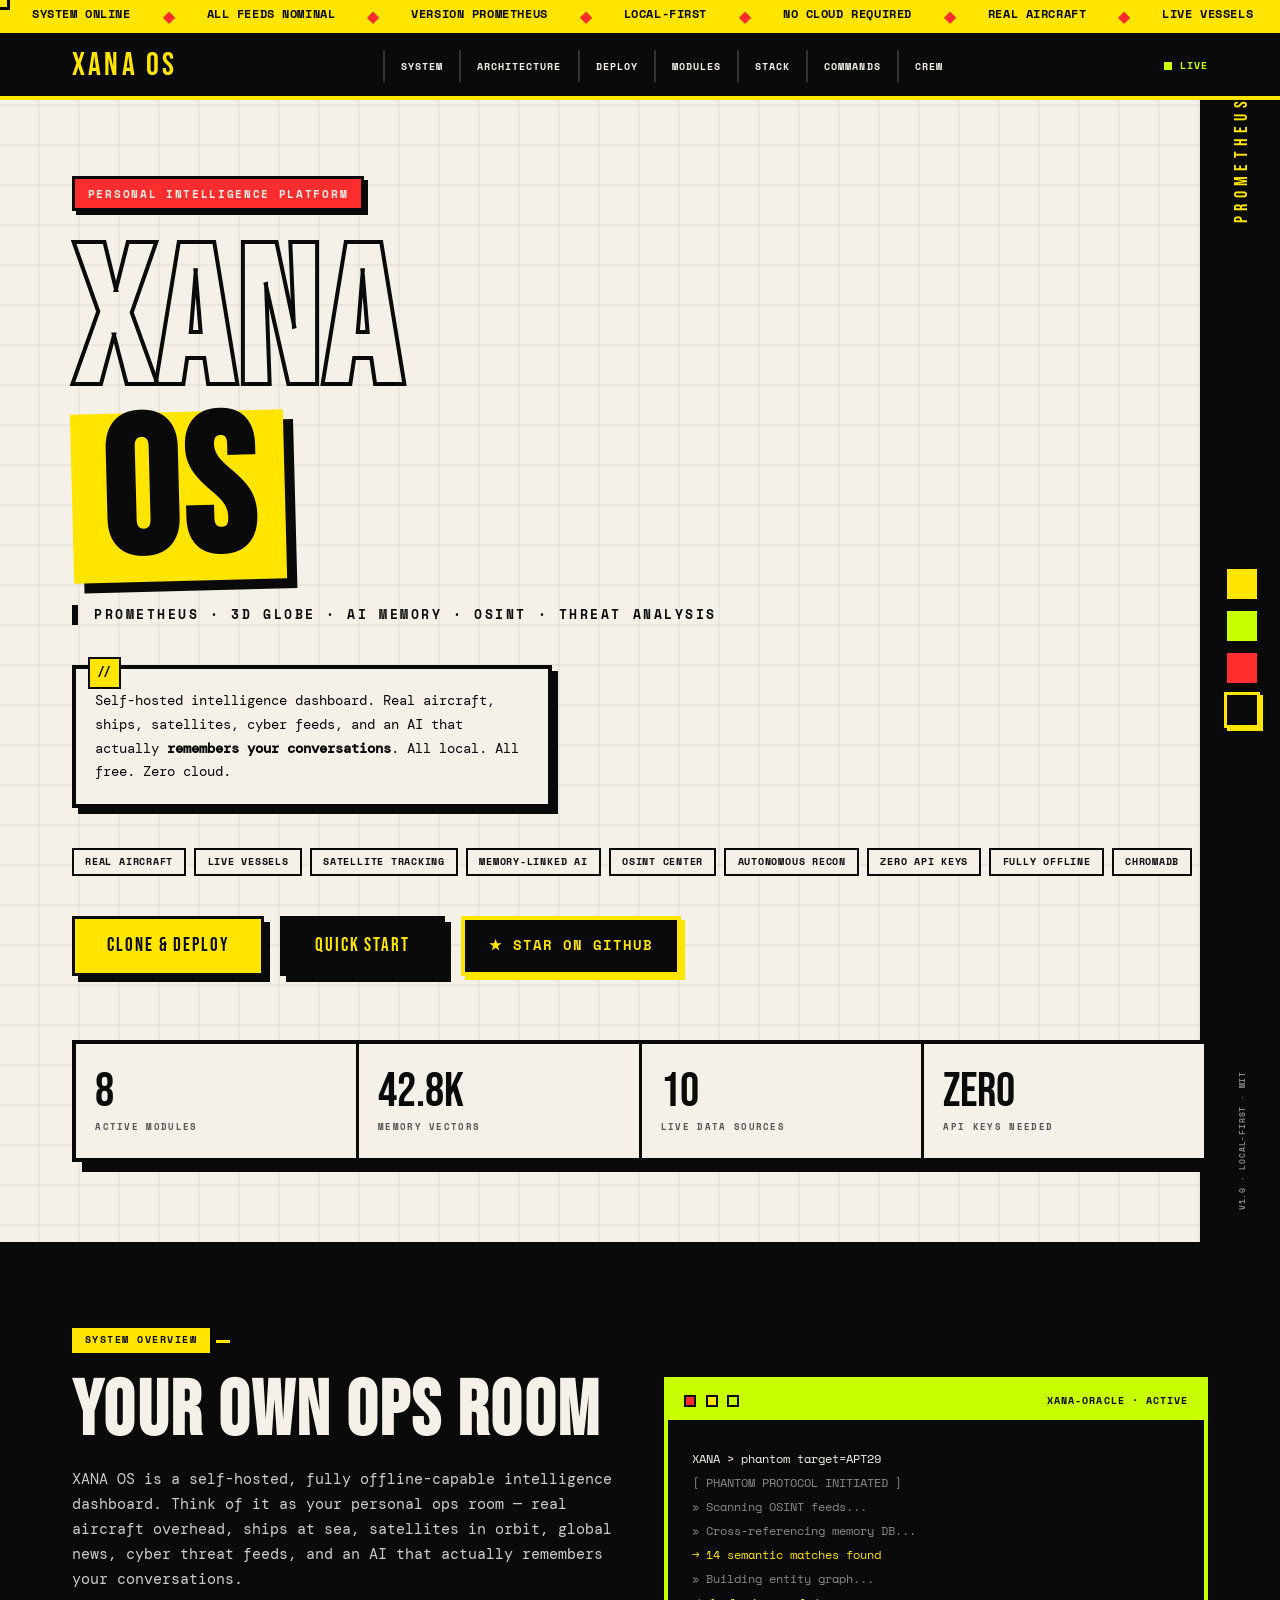
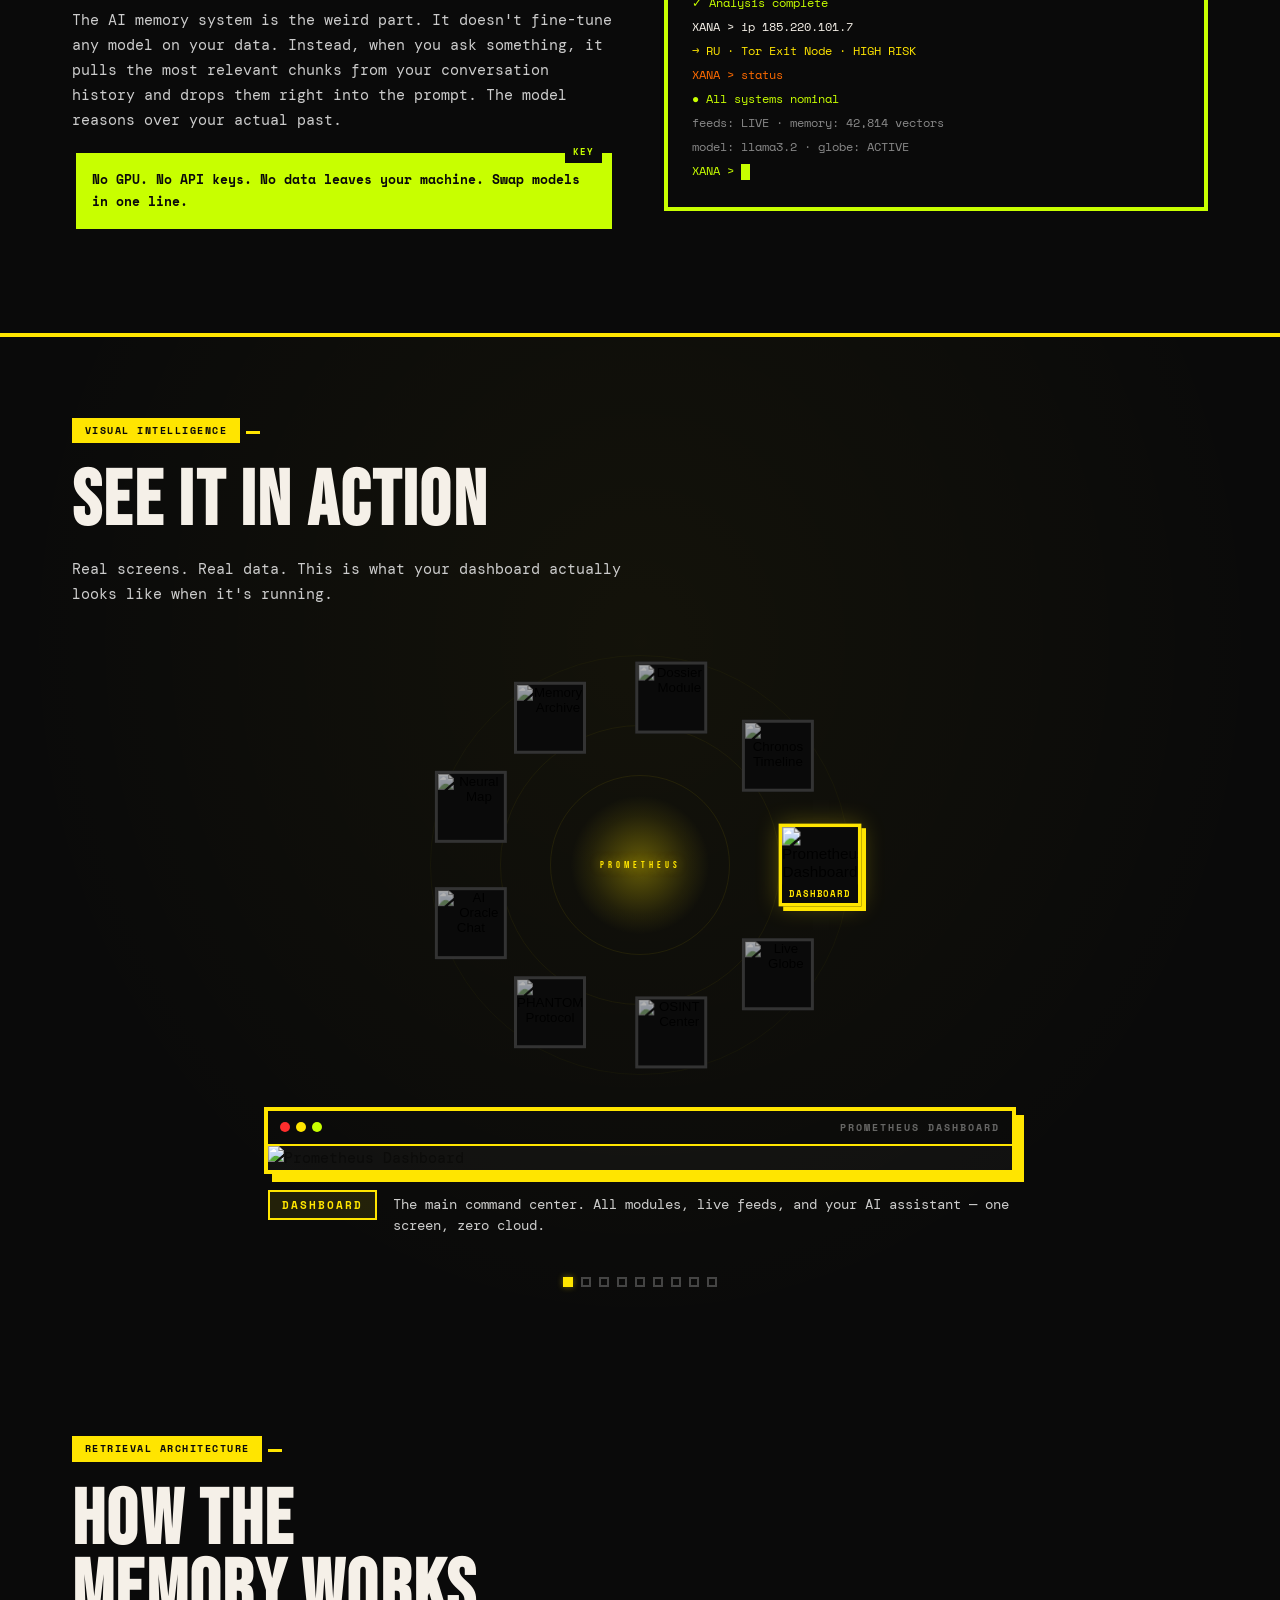
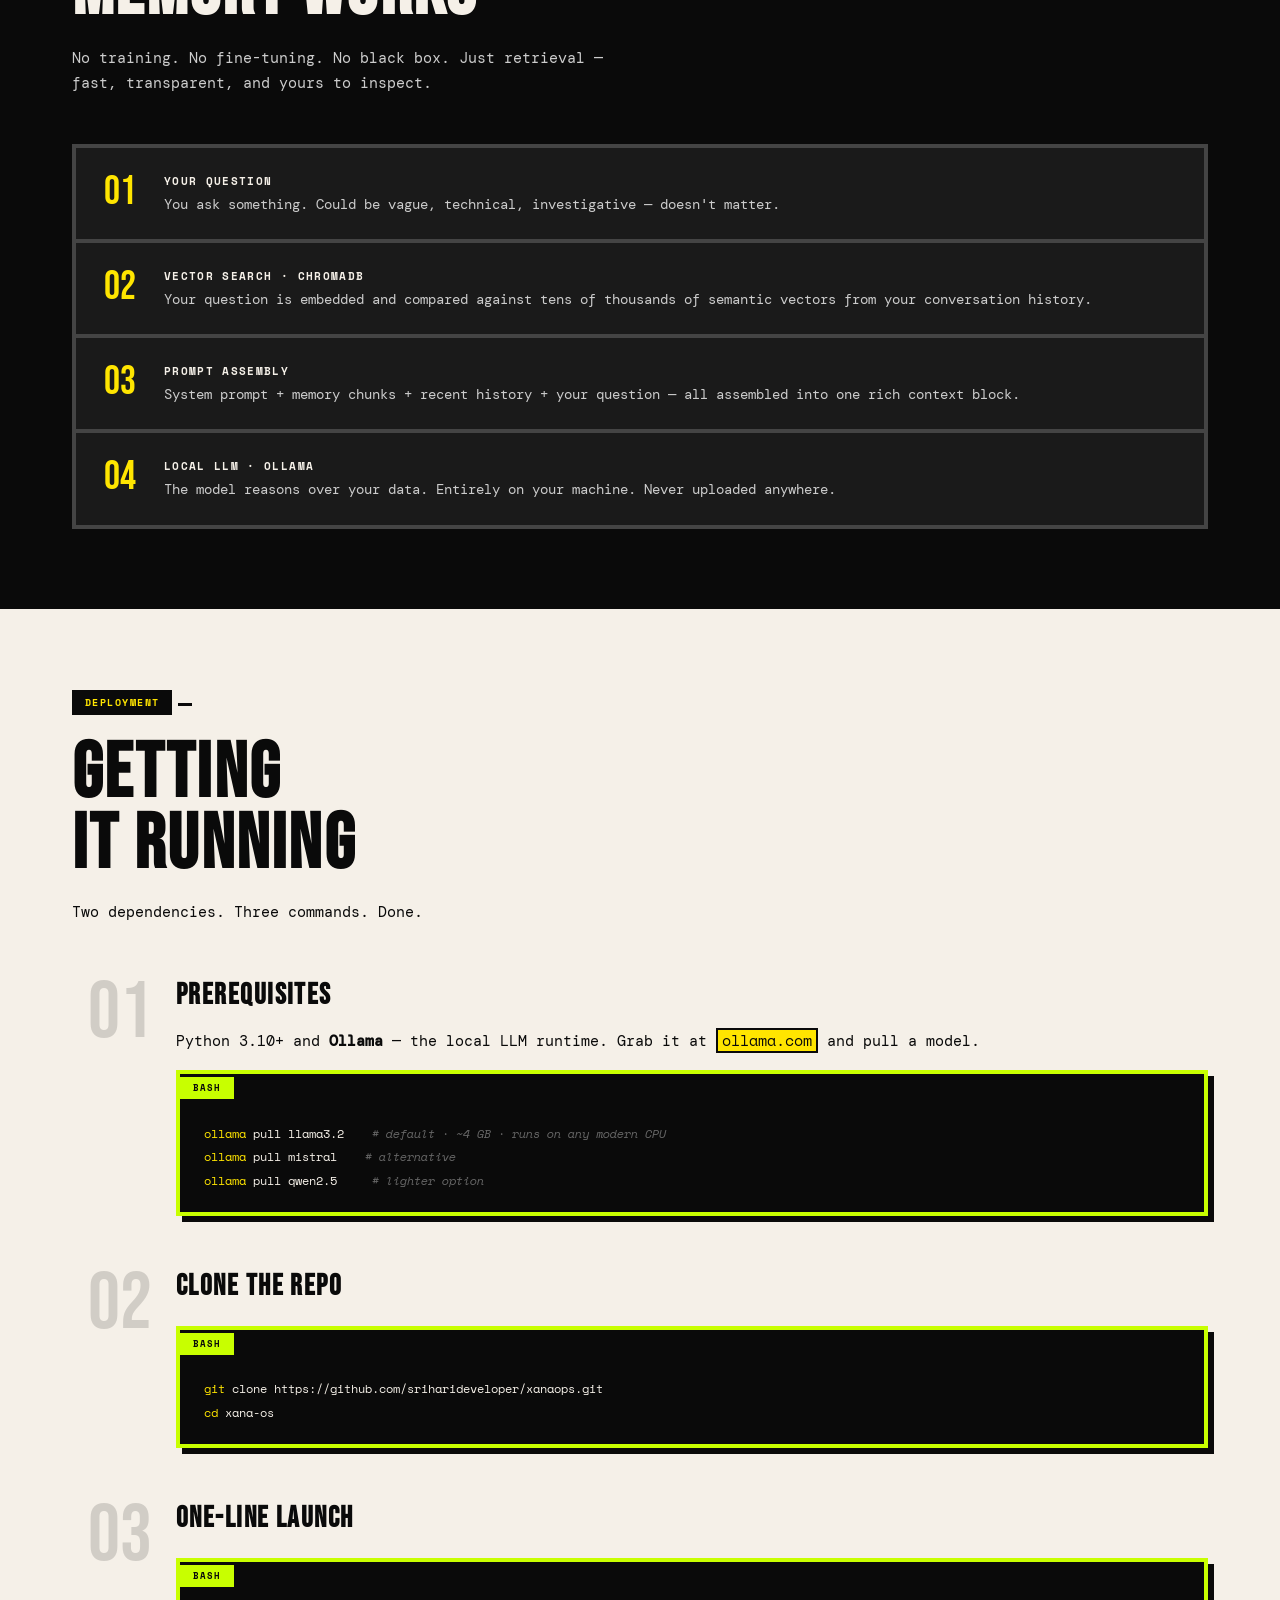
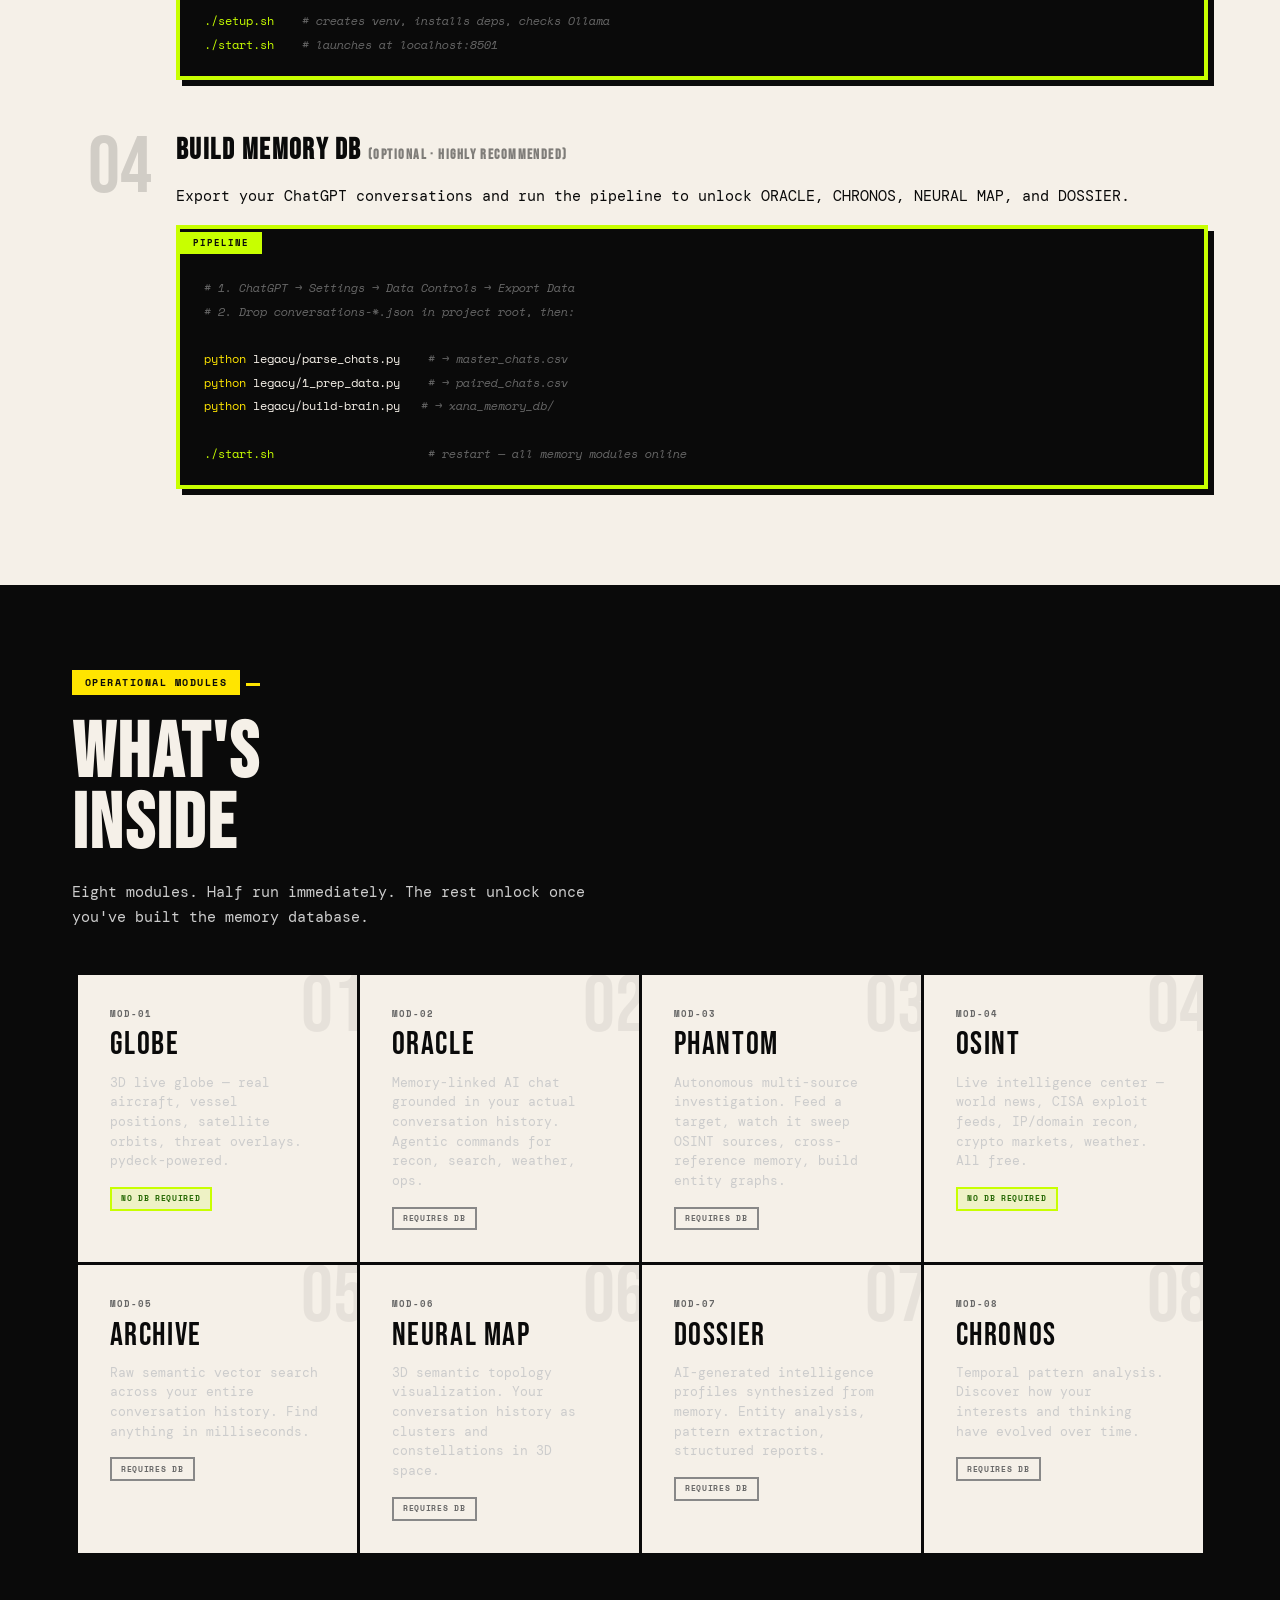
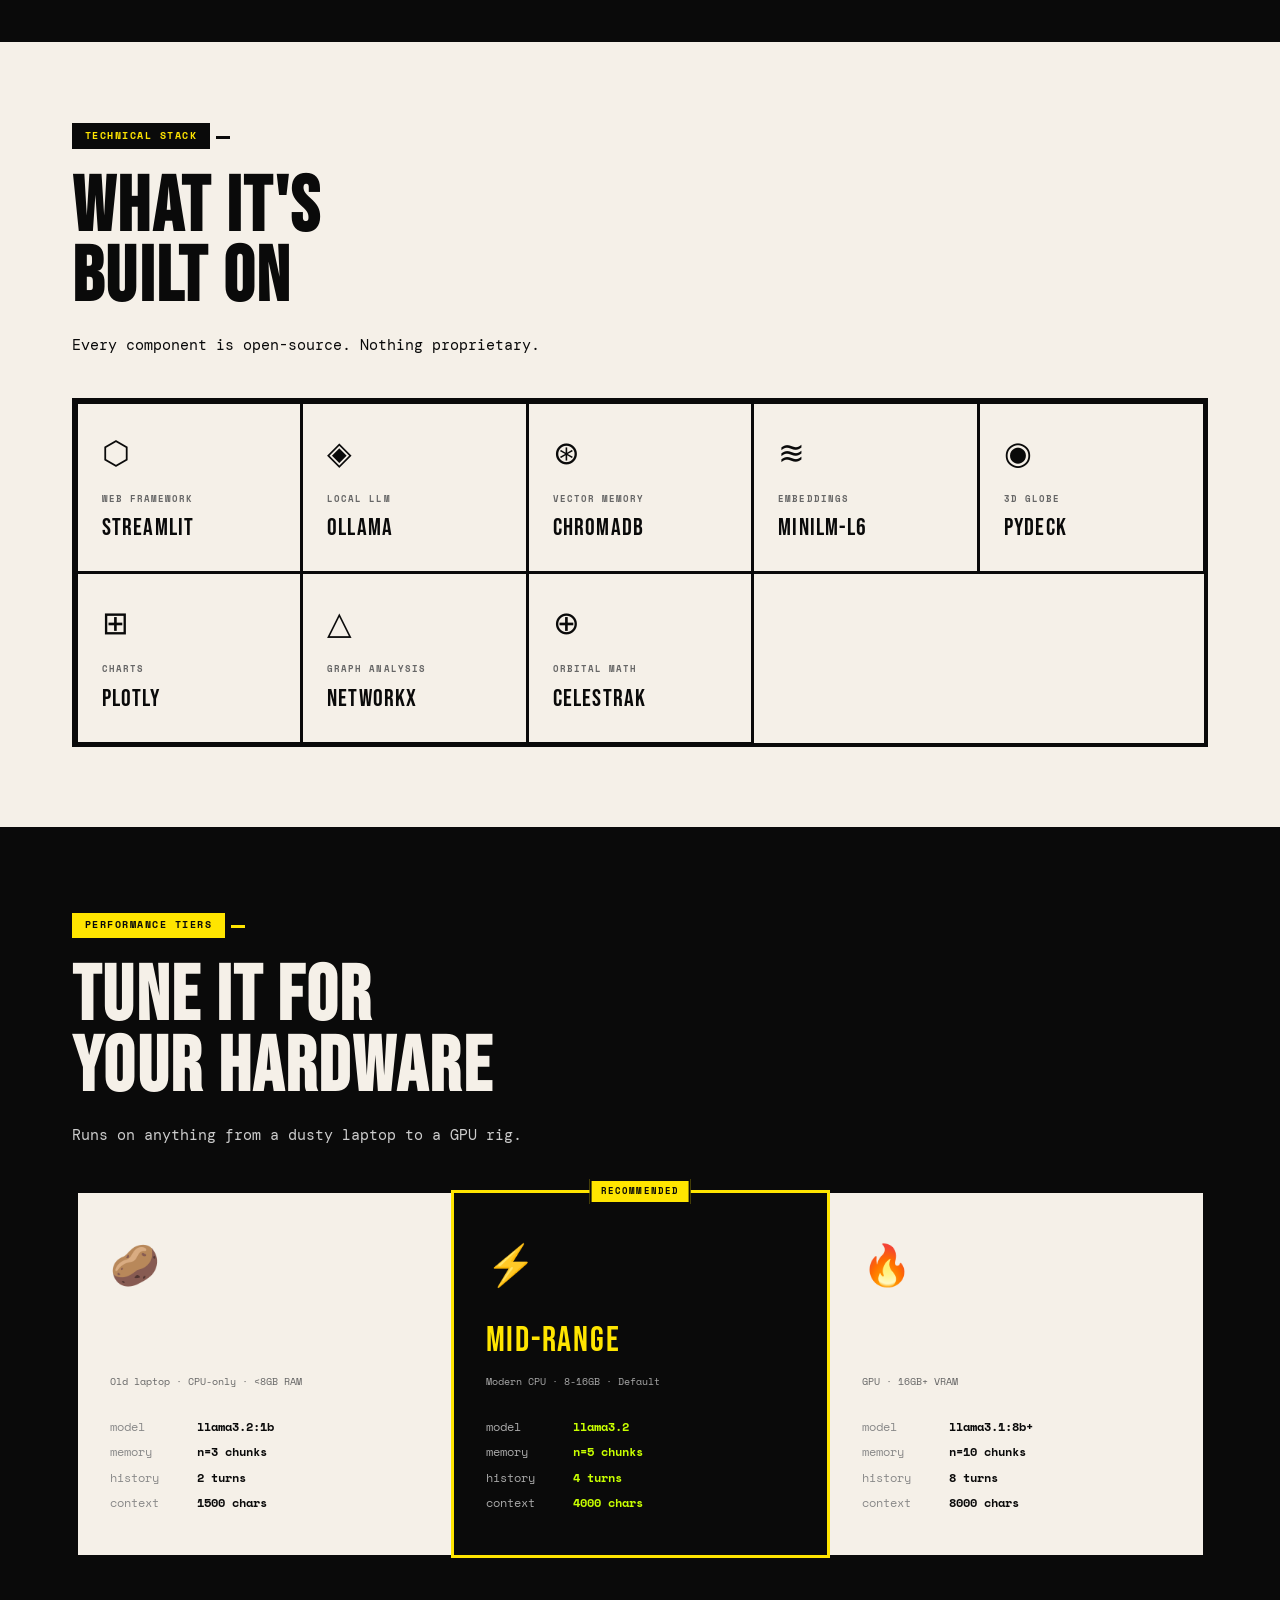
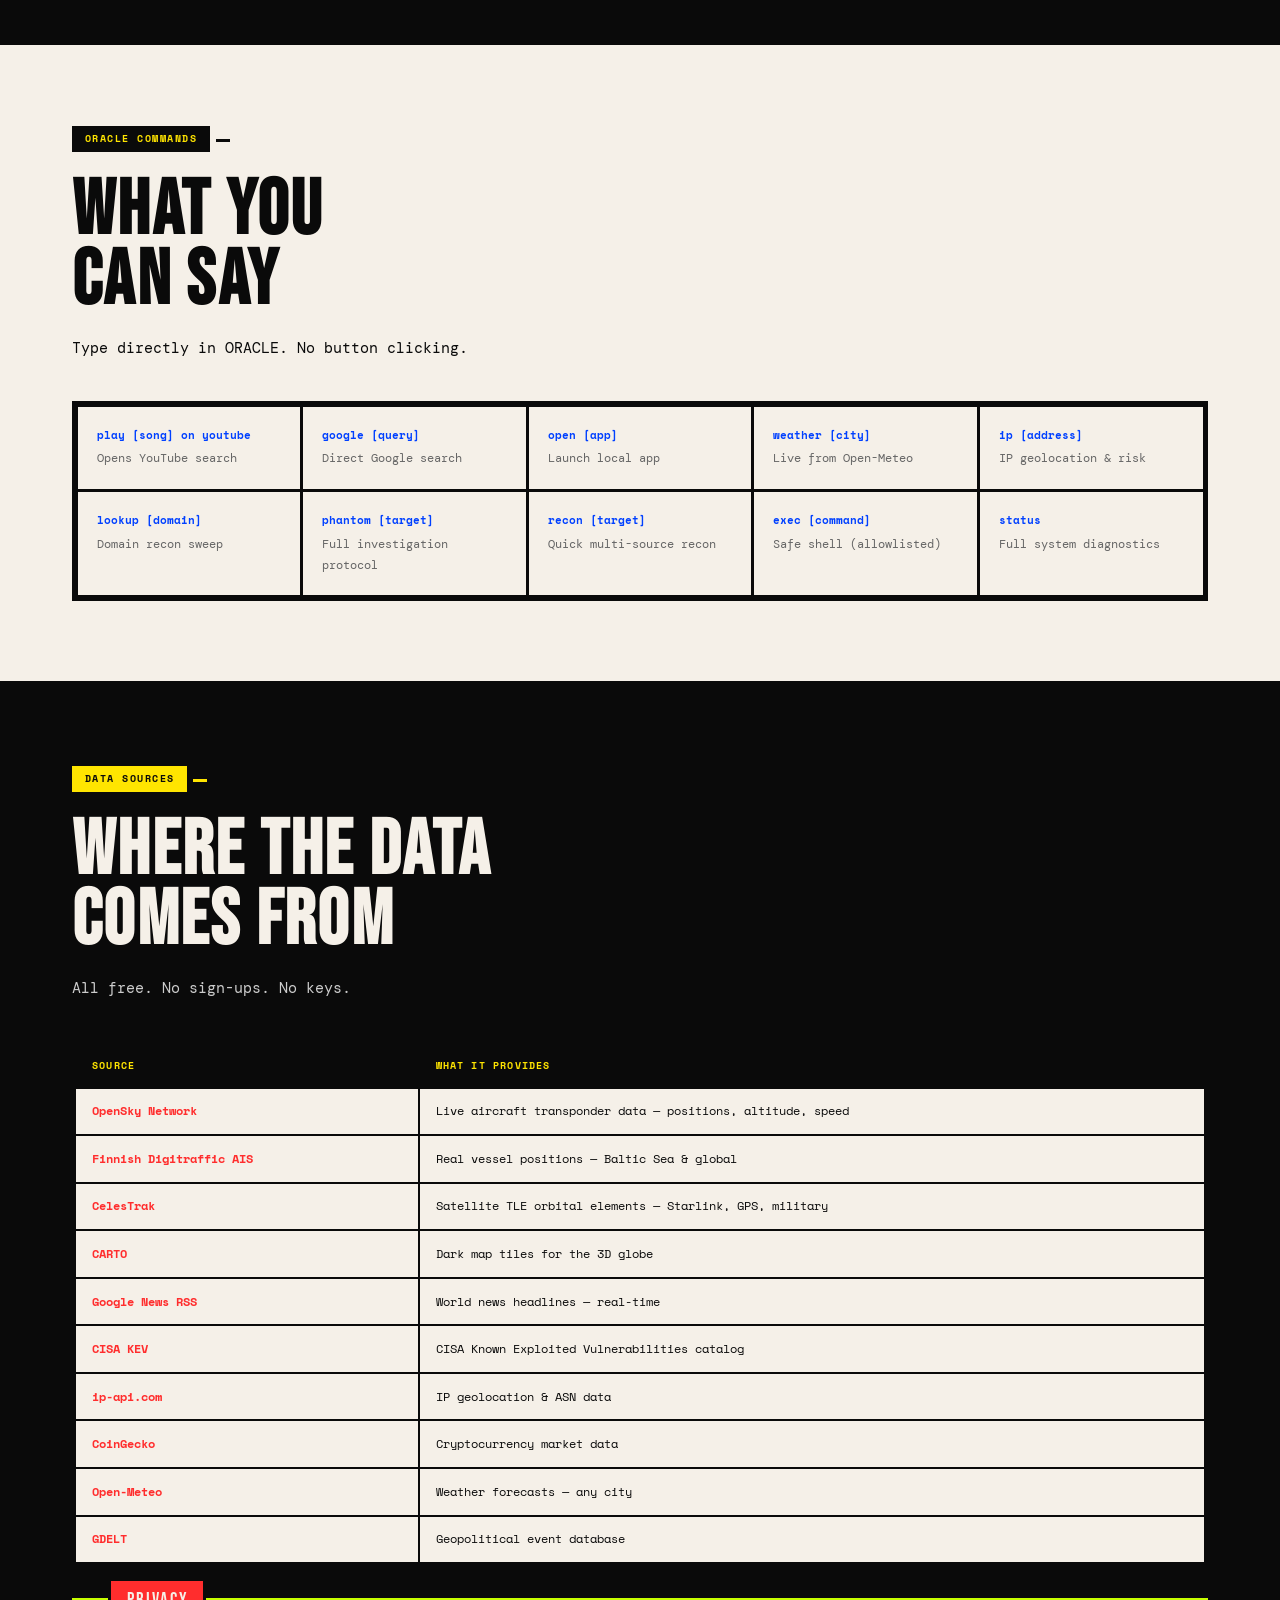
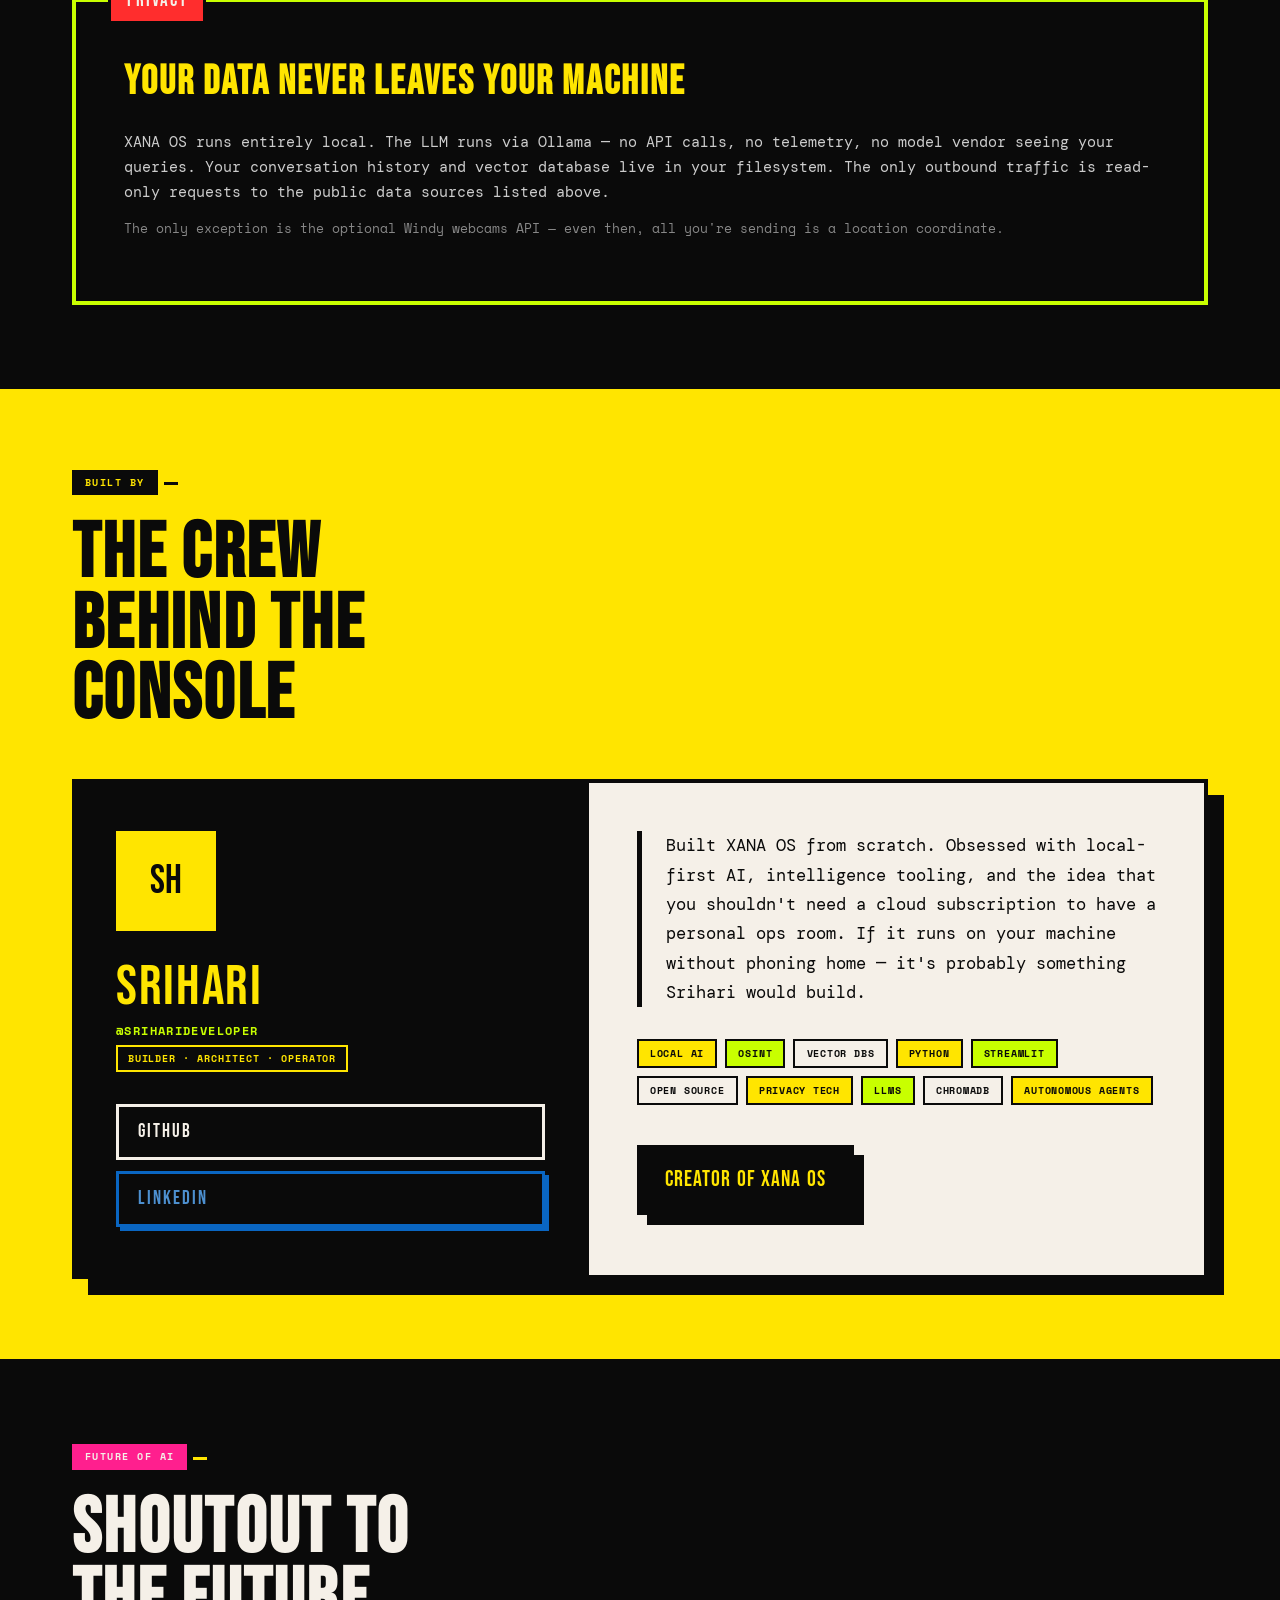
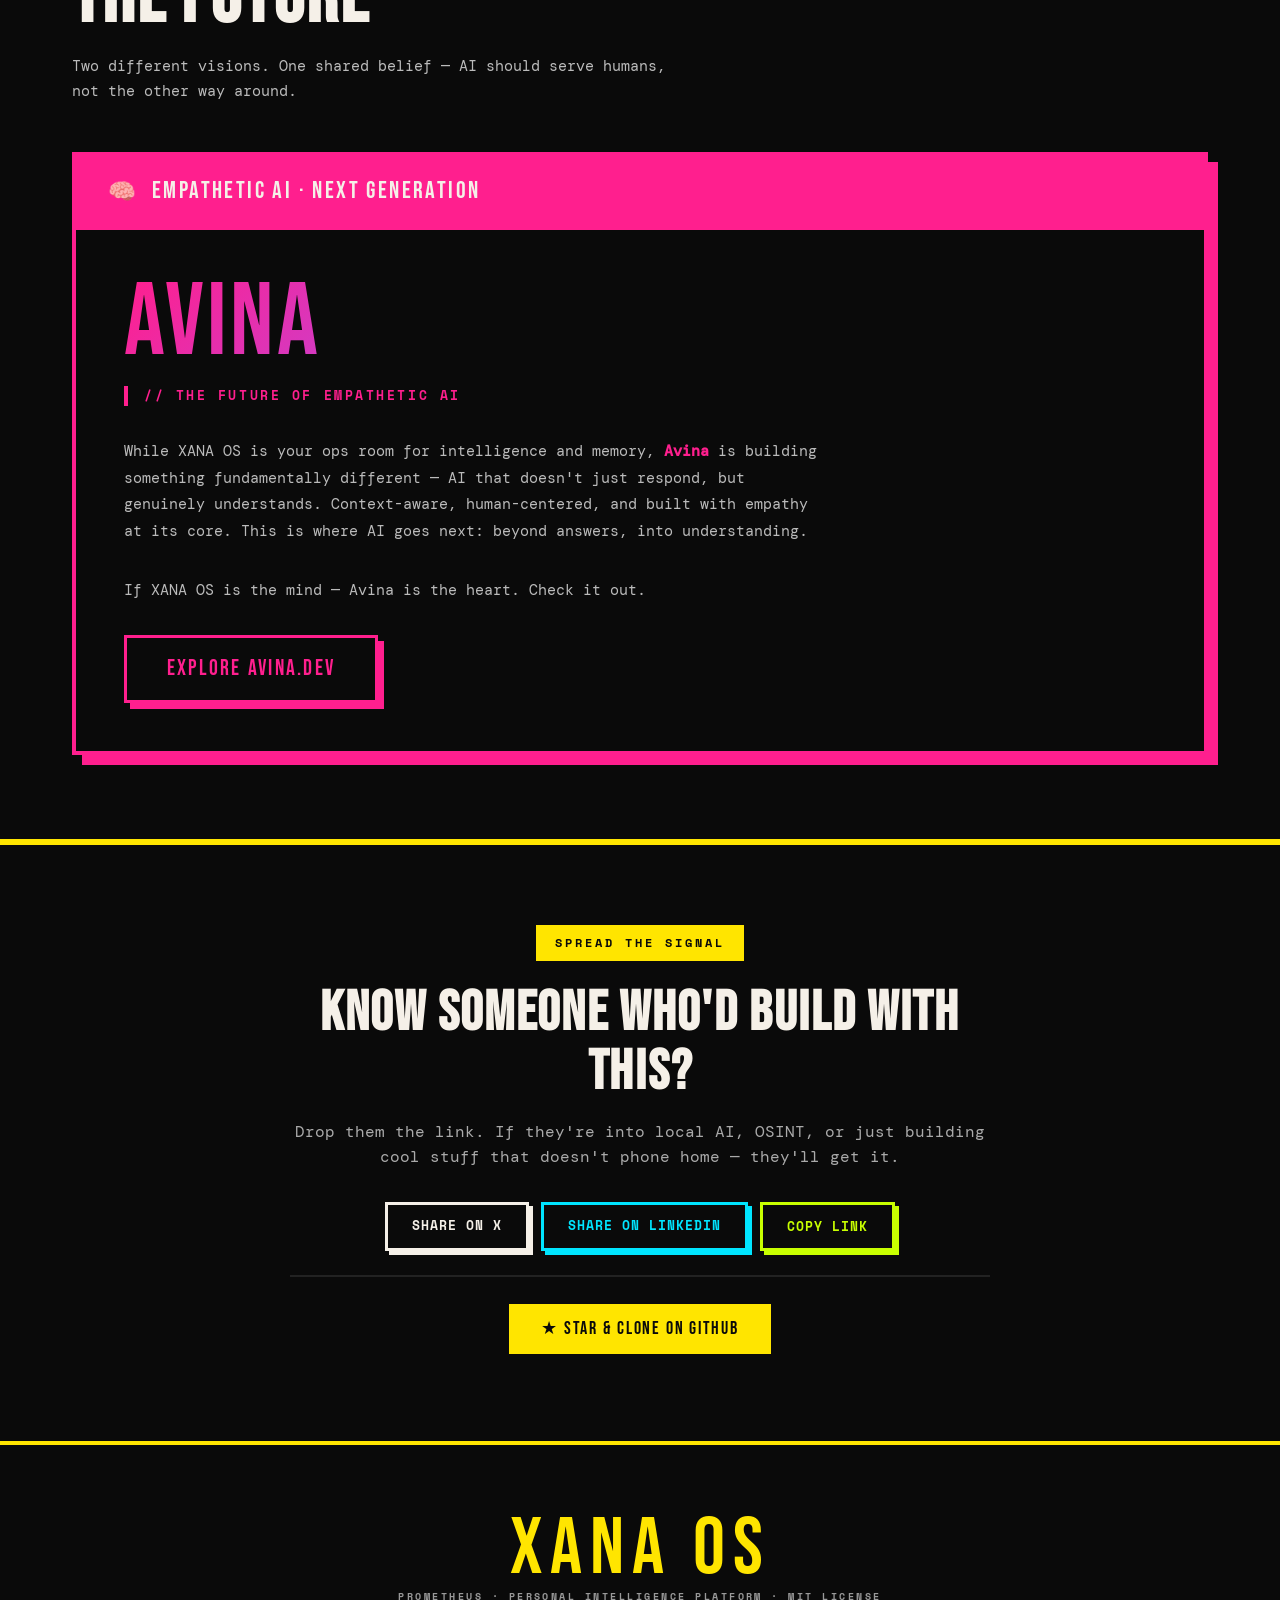
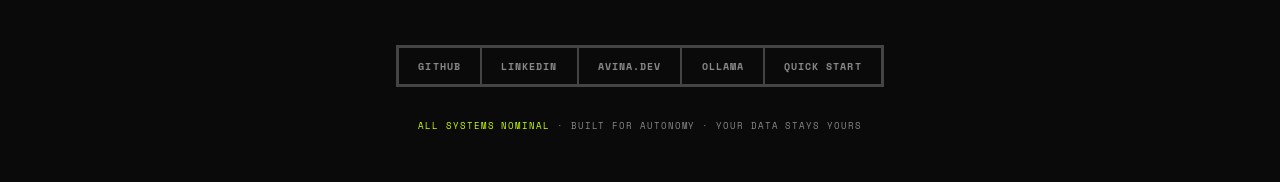
==== commit f9c71297: "Enable Vercel Web Analytics Setup Guide # Vercel Web Analytics Implementation  ## Summary Successful" ====
--- a/index.html
+++ b/index.html
@@ -105,6 +105,12 @@
       rel="stylesheet"
     />
     <link rel="stylesheet" href="styles.css" />
+
+    <!-- Vercel Web Analytics -->
+    <script>
+      window.va = window.va || function () { (window.vaq = window.vaq || []).push(arguments); };
+    </script>
+    <script defer src="/_vercel/insights/script.js"></script>
   </head>
   <body>
     <div id="cursor"></div>
--- a/styles.css
+++ b/styles.css
@@ -349,7 +349,7 @@
   font-size: 0.5rem;
   font-weight: 700;
   letter-spacing: 0.1em;
-  color: #555;
+  color: #888;
   writing-mode: vertical-rl;
   text-orientation: mixed;
   transform: rotate(180deg);
@@ -660,6 +660,9 @@
 section:nth-child(even) p {
   color: #ccc;
 }
+section:nth-child(even) p.highlight-box {
+  color: var(--black);
+}
 
 /* ── SCROLL REVEAL ── */
 .reveal {
@@ -702,6 +705,7 @@
   border: 4px solid var(--black);
   padding: 1rem;
   background: var(--lime);
+  color: var(--black);
   box-shadow: var(--shadow);
   position: relative;
 }
@@ -912,7 +916,7 @@
   font-weight: 700;
   text-transform: uppercase;
   letter-spacing: 0.12em;
-  color: #999;
+  color: #666;
   margin-bottom: 0.5rem;
 }
 .module-name {
@@ -950,8 +954,8 @@
   background: rgba(200, 255, 0, 0.15);
 }
 .badge-db {
-  border-color: #aaa;
-  color: #888;
+  border-color: #888;
+  color: #666;
 }
 .module-card:hover .badge-free {
   background: rgba(200, 255, 0, 0.4);
@@ -1065,7 +1069,7 @@
   font-weight: 700;
   text-transform: uppercase;
   letter-spacing: 0.12em;
-  color: #999;
+  color: #666;
 }
 .stack-name {
   font-family: var(--font-display);
@@ -1114,10 +1118,10 @@
   border: 2px solid var(--black);
 }
 .tier-card:nth-child(2) .tier-hw {
-  color: #888;
+  color: #aaa;
 }
 .tier-card:nth-child(2) .tier-k {
-  color: #777;
+  color: #aaa;
 }
 .tier-card:hover:not(:nth-child(2)) {
   background: var(--yellow);
@@ -1235,6 +1239,7 @@
   font-family: var(--font-mono);
   font-size: 0.78rem;
   color: var(--black);
+  background: var(--white);
   transition: var(--transition-snap);
 }
 .data-table tr:hover td {
@@ -1614,7 +1619,7 @@
   font-size: 0.62rem;
   font-weight: 700;
   letter-spacing: 0.25em;
-  color: #666;
+  color: #999;
   text-transform: uppercase;
   margin-bottom: 2.5rem;
 }
@@ -1651,7 +1656,7 @@
 .footer-copy {
   font-family: var(--font-mono);
   font-size: 0.58rem;
-  color: #555;
+  color: #888;
   letter-spacing: 0.1em;
   text-transform: uppercase;
 }
@@ -1774,6 +1779,19 @@
   overflow: hidden;
   border-top: 4px solid var(--yellow);
   position: relative;
+}
+.orb-gallery-section h2 {
+  color: var(--white);
+}
+.orb-gallery-section p {
+  color: #ccc;
+}
+.orb-gallery-section .section-tag {
+  background: var(--yellow);
+  color: var(--black);
+}
+.orb-gallery-section .section-tag::after {
+  background: var(--yellow);
 }
 .orb-gallery-section::before {
   content: "";
